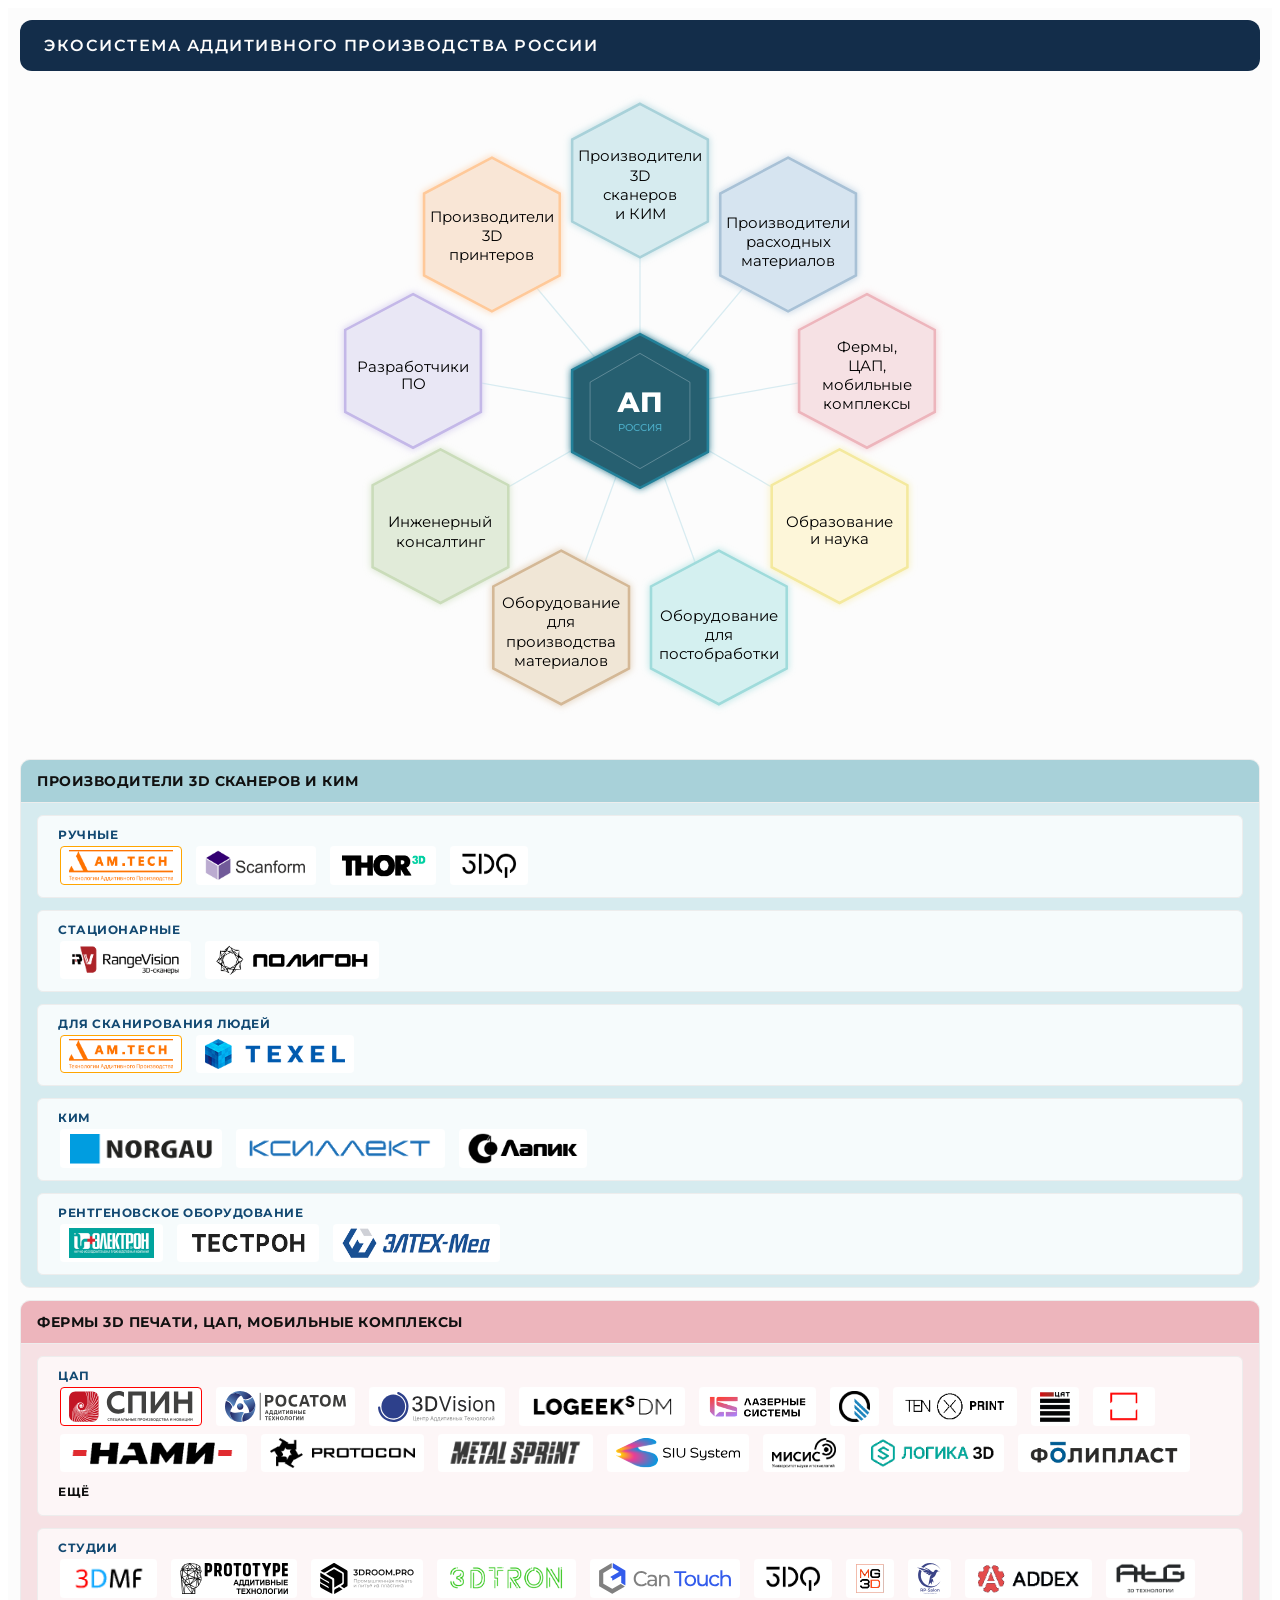
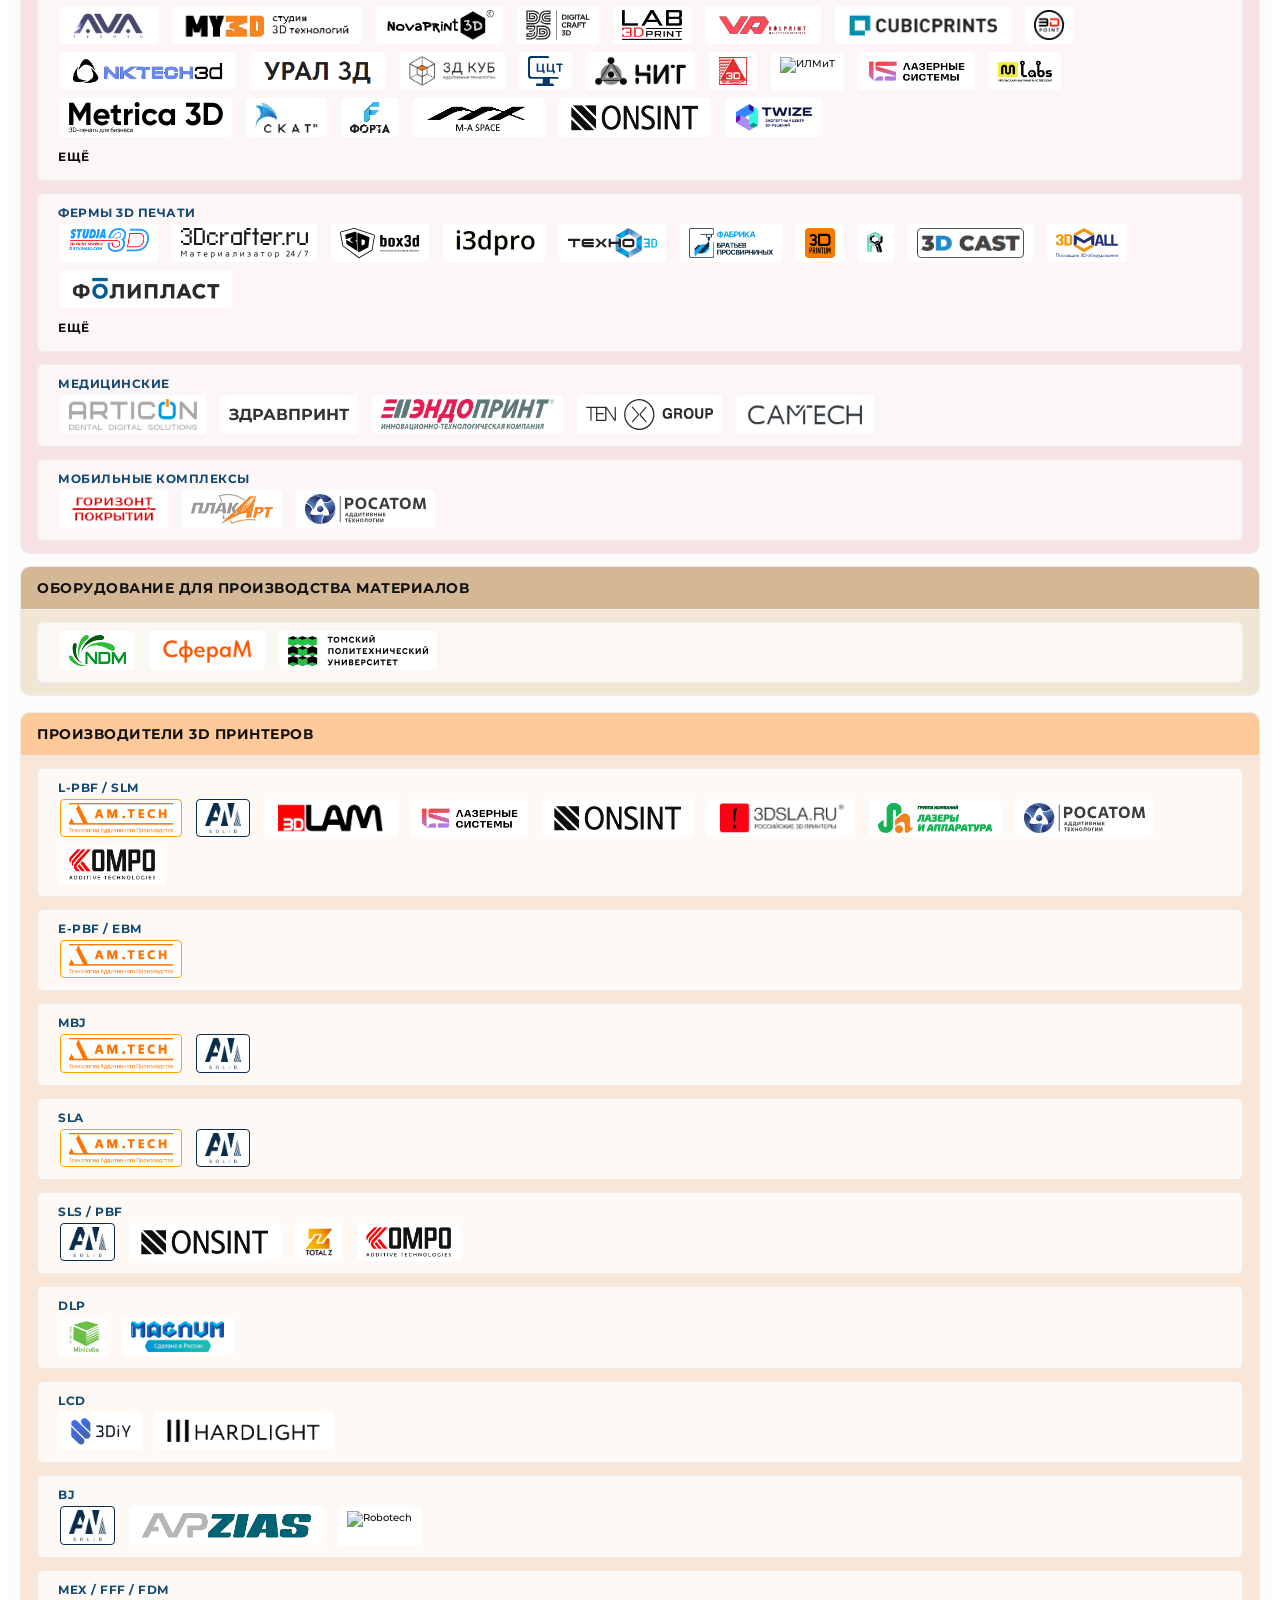
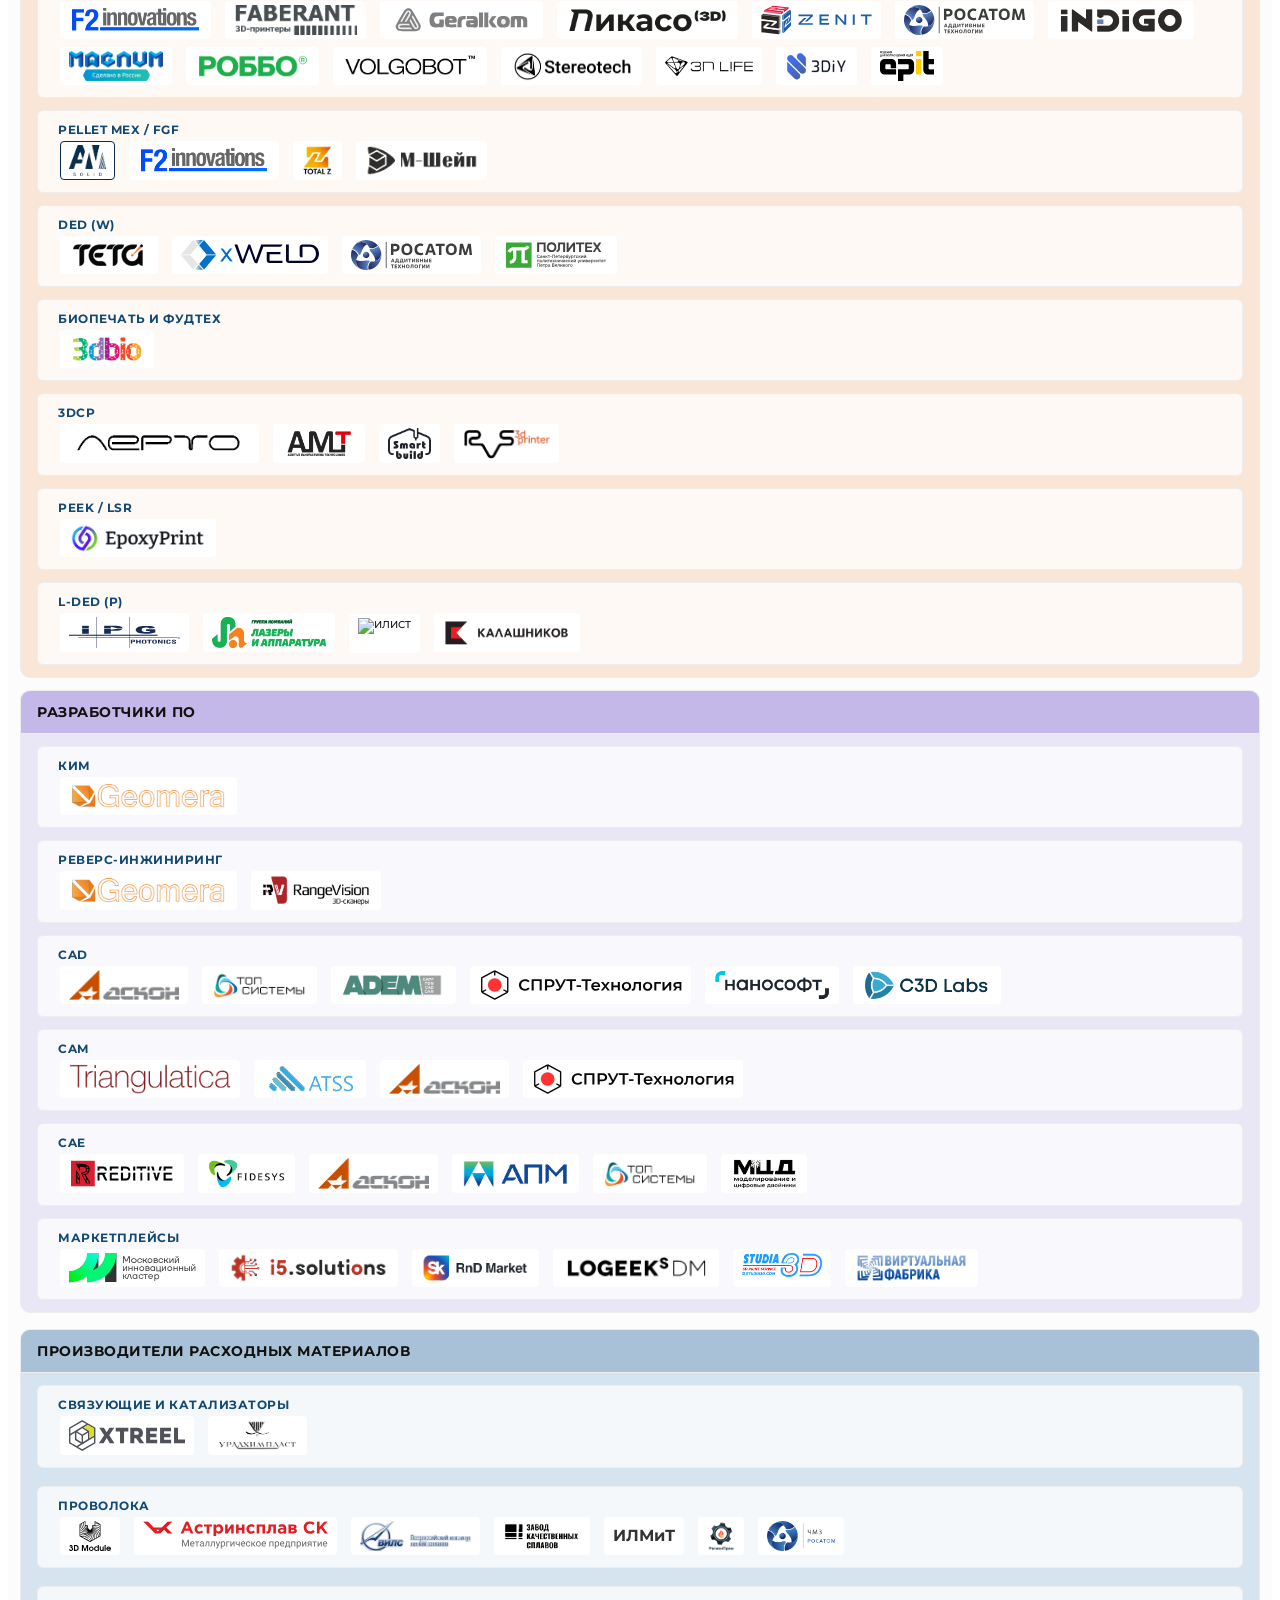
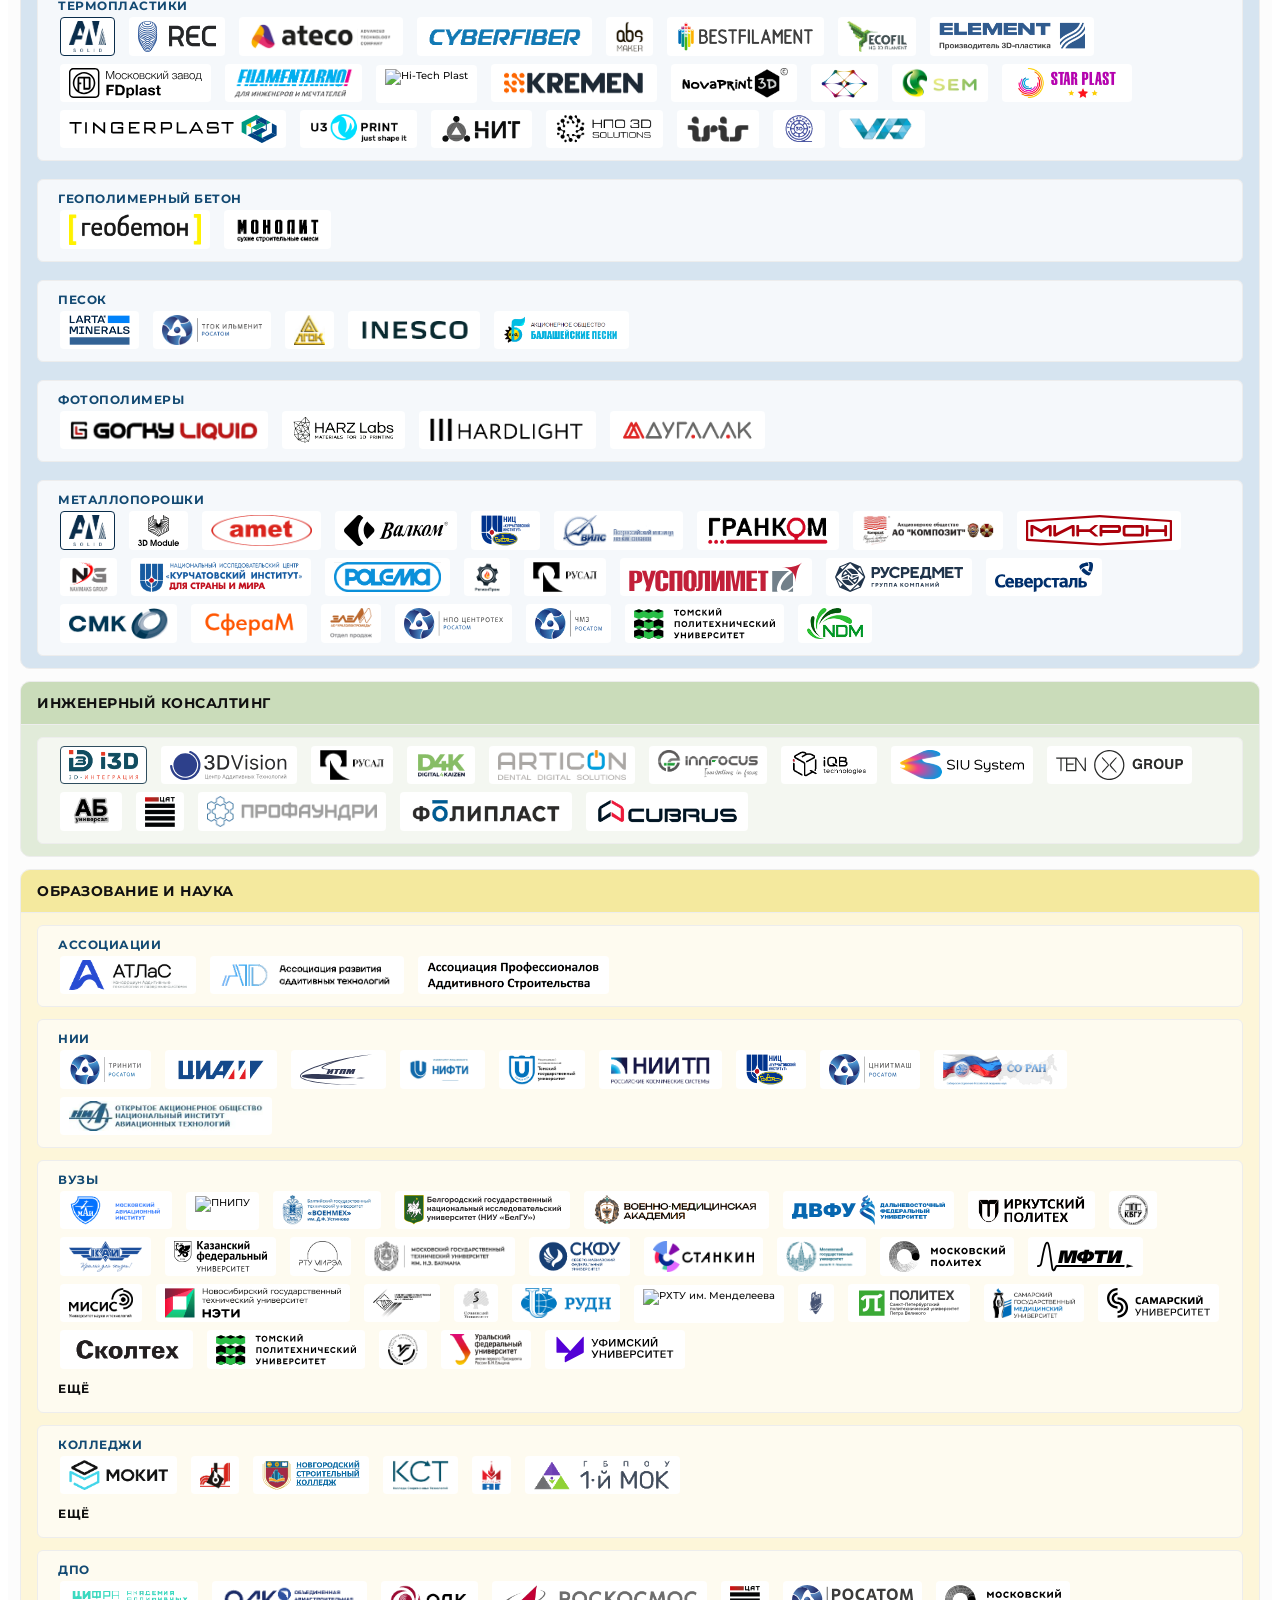
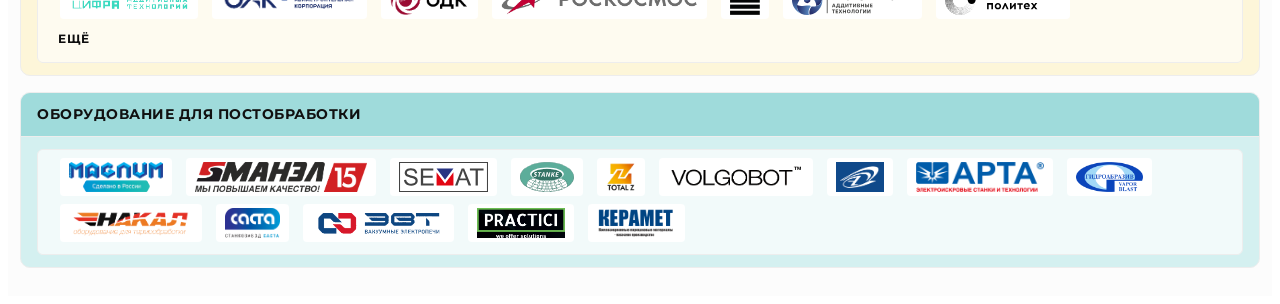
==== index.html @ e654e603 "Merge branch 'master' of https://github.com/chuvachello2501/ecosystem-3" ====
<!DOCTYPE html>
<html lang="ru">
<head>
    <meta charset="UTF-8">
    <meta name="viewport">
    <title>Экосистема аддитивного производства России — Industry3D</title>
</head>
<body>
    <style>
.td-crumb-container, .td-page-header {display: none;}
.tdc-content-wrap {width: auto!important; max-width: 100%!important;}
</style>
    <link rel="stylesheet" href="https://chuvachello2501.github.io/ecosystem-3/style.css">
    <link rel="stylesheet" href="https://chuvachello2501.github.io/ecosystem-3/style-cards.css">
    <link rel="stylesheet" href="https://chuvachello2501.github.io/ecosystem-3/style-mobile.css">
    <div class="ecs3-ecosystem-standalone-project">
    <div class="ecs3-page-wrapper">
        <!-- Header -->
        <header class="ecs3-header">
            <div class="ecs3-header-left">
                <span class="ecs3-header-title">ЭКОСИСТЕМА АДДИТИВНОГО ПРОИЗВОДСТВА РОССИИ</span>
            </div>
        </header>

        <!-- Main Content -->
        <div class="ecs3-main-content">
            <!-- Left Column: Производители 3D принтеров -->
            <div class="ecs3-col ecs3-col-left">
                <div class="ecs3-card ecs3-card-large ecs3-card-3dprinters" data-category="printers" id="printers">
                    <div class="ecs3-card-header ecs3-header-3dprinters">
                        <h2>Производители 3D принтеров</h2>
                    </div>
                    <div class="ecs3-card-body">
                        <div class="ecs3-subcategory ecs3-subcategory-3dprinters">
                            <span class="ecs3-sub-label">L-PBF / SLM</span>
                            <div class="ecs3-tags">
                                <a href="https://am-tech.ru/" target="_blank"><img class="ecs3-tag ecs3-tag-accent" alt="AM.TECH" src="https://chuvachello2501.github.io/ecosystem-3/logos/am-tech.ru.png"/></a>
                                <a href="https://amsolid.ru" target="_blank"><img class="ecs3-tag ecs3-tag-accent3" alt="amsolid" src="https://chuvachello2501.github.io/ecosystem-3/logos/amsolid.ru.png"/></a>
                                <a href="https://3dlam.com/" target="_blank"><img class="ecs3-tag" alt="3DLAM" src="https://chuvachello2501.github.io/ecosystem-3/logos/3dlam.com.png"/></a>
                                <a href="https://www.lsystems.ru" target="_blank"><img class="ecs3-tag" alt="Лазерные системы" src="https://chuvachello2501.github.io/ecosystem-3/logos/lsystems.ru.png"/></a>
                                <a href="https://www.onsint.ru/" target="_blank"><img class="ecs3-tag" alt="ONSINT" src="https://chuvachello2501.github.io/ecosystem-3/logos/onsint.ru.png"/></a>
                                <a href="https://3dsla.ru" target="_blank"><img class="ecs3-tag" alt="3DSLA.RU" src="https://chuvachello2501.github.io/ecosystem-3/logos/3dsla.ru.png"/></a>
                                <a href="https://laser-app.ru/" target="_blank"><img class="ecs3-tag" alt="Лазеры и аппаратура" src="https://chuvachello2501.github.io/ecosystem-3/logos/laser-app.ru.png"/></a>
                                <a href="https://rosat.tvel.ru/" target="_blank"><img class="ecs3-tag" alt="РосАТ" src="https://chuvachello2501.github.io/ecosystem-3/logos/rosat.tvel.ru.svg"/></a>
                                <a href="https://kompo-3d.ru/" target="_blank"><img class="ecs3-tag" alt="Компо-3д" src="https://chuvachello2501.github.io/ecosystem-3/logos/kompo-3d.ru.png"/></a>
                            </div>
                        </div>
                        <div class="ecs3-subcategory ecs3-subcategory-3dprinters">
                            <span class="ecs3-sub-label">E-PBF / EBM</span>
                            <div class="ecs3-tags">
                                <a href="https://am-tech.ru/" target="_blank"><img class="ecs3-tag ecs3-tag-accent" alt="AM.TECH" src="https://chuvachello2501.github.io/ecosystem-3/logos/am-tech.ru.png"/></a>
                            </div>
                        </div>
                        <div class="ecs3-subcategory ecs3-subcategory-3dprinters">
                            <span class="ecs3-sub-label">MBJ</span>
                            <div class="ecs3-tags">
                                <a href="https://am-tech.ru/" target="_blank"><img class="ecs3-tag ecs3-tag-accent" alt="AM.TECH" src="https://chuvachello2501.github.io/ecosystem-3/logos/am-tech.ru.png"/></a>
                                <a href="https://amsolid.ru" target="_blank"><img class="ecs3-tag ecs3-tag-accent3" alt="amsolid" src="https://chuvachello2501.github.io/ecosystem-3/logos/amsolid.ru.png"/></a>
                            </div>
                        </div>
                        <div class="ecs3-subcategory ecs3-subcategory-3dprinters">
                            <span class="ecs3-sub-label">SLA</span>
                            <div class="ecs3-tags">
                                <a href="https://am-tech.ru/" target="_blank"><img class="ecs3-tag ecs3-tag-accent" alt="AM.TECH" src="https://chuvachello2501.github.io/ecosystem-3/logos/am-tech.ru.png"/></a>
                                <a href="https://amsolid.ru" target="_blank"><img class="ecs3-tag ecs3-tag-accent3" alt="amsolid" src="https://chuvachello2501.github.io/ecosystem-3/logos/amsolid.ru.png"/></a>
                            </div>
                        </div>
                        <div class="ecs3-subcategory ecs3-subcategory-3dprinters">
                            <span class="ecs3-sub-label">SLS / PBF</span>
                            <div class="ecs3-tags">
                                <a href="https:/amsolid.ru"><img class="ecs3-tag ecs3-tag-accent3" alt="amsolid" src="https://chuvachello2501.github.io/ecosystem-3/logos/amsolid.ru.png"/></a>
                                <a href="https://www.onsint.ru/" target="_blank"><img class="ecs3-tag" alt="ONSINT" src="https://chuvachello2501.github.io/ecosystem-3/logos/onsint.ru.png"/></a>
                                <a href="https://totalz.ru/" target="_blank"><img class="ecs3-tag" alt="TotalZ" src="https://chuvachello2501.github.io/ecosystem-3/logos/totalz.ru.png"/></a>
                                <a href="https://kompo-3d.ru/content/pechat-polimerom/" target="_blank"><img class="ecs3-tag" alt="Компо-3д" src="https://chuvachello2501.github.io/ecosystem-3/logos/kompo-3d.ru.png"/></a>
                            </div>
                        </div>
                        <div class="ecs3-subcategory ecs3-subcategory-3dprinters">
                            <span class="ecs3-sub-label">DLP</span>
                            <div class="ecs3-tags">
                                <a href="http://minicube.ru" target="_blank"><img class="ecs3-tag" alt="Minicube" src="https://chuvachello2501.github.io/ecosystem-3/logos/minicube.ru.png"/></a>
                                <a href="https://magnum3d.com/" target="_blank"><img class="ecs3-tag" alt="magnum3d" src="https://chuvachello2501.github.io/ecosystem-3/logos/magnum3d.com.png"/></a>
                            </div>
                        </div>
                        <div class="ecs3-subcategory ecs3-subcategory-3dprinters">
                            <span class="ecs3-sub-label">LCD</span>
                            <div class="ecs3-tags">
                                <a href="https://www.3diy.ru/" target="_blank"><img class="ecs3-tag" alt="3DiY" src="https://chuvachello2501.github.io/ecosystem-3/logos/3diy.ru.png"/></a>
                                <a href="https://hardlight3d.com" target="_blank"><img class="ecs3-tag" alt="Хардлайт" src="https://chuvachello2501.github.io/ecosystem-3/logos/hardlight3d.com.png"/></a>
                            </div>
                        </div>
                        <div class="ecs3-subcategory ecs3-subcategory-3dprinters">
                            <span class="ecs3-sub-label">BJ</span>
                            <div class="ecs3-tags">
                                <a href="https://amsolid.ru" target="_blank"><img class="ecs3-tag ecs3-tag-accent3" alt="amsolid" src="https://chuvachello2501.github.io/ecosystem-3/logos/amsolid.ru.png"/></a>
                                <a href="https://zias-machinery.ru/" target="_blank"><img class="ecs3-tag" alt="Zias Machinery" src="https://chuvachello2501.github.io/ecosystem-3/logos/zias-machinery.ru.png"/></a>
                                <a href="https://robotech.digital/" target="_blank"><img class="ecs3-tag" alt="Robotech" src="https://robotech.digital/upload/CAllcorp3/173/3yx2wmz31lgqz3zogceml381elewt9f9.png"/></a>
                            </div>
                        </div>
                        <div class="ecs3-subcategory ecs3-subcategory-3dprinters">
                            <span class="ecs3-sub-label">MEX / FFF / FDM</span>
                            <div class="ecs3-tags">
                                <a href="https://f2innovations.ru/" target="_blank"><img class="ecs3-tag" alt="F2 innovations" src="https://chuvachello2501.github.io/ecosystem-3/logos/f2innovations.ru.png"/></a>
                                <a href="https://faberant.ru" target="_blank"><img class="ecs3-tag" alt="Faberant" src="https://chuvachello2501.github.io/ecosystem-3/logos/faberant.ru.png"/></a>
                                <a href="https://geralkom.ru/" target="_blank"><img class="ecs3-tag" alt="Geralkom-3D" src="https://chuvachello2501.github.io/ecosystem-3/logos/geralkom.ru.svg"/></a>
                                <a href="https://picaso-3d.ru/ru/" target="_blank"><img class="ecs3-tag" alt="PICASO 3D" src="https://chuvachello2501.github.io/ecosystem-3/logos/picaso-3d.ru.png"/></a>
                                <a href="https://zenit3d.ru" target="_blank"><img class="ecs3-tag" alt="ZENIT" src="https://chuvachello2501.github.io/ecosystem-3/logos/zenit3d.ru.svg"/></a>
                                <a href="https://rosat.tvel.ru/" target="_blank"><img class="ecs3-tag" alt="РосАТ" src="https://chuvachello2501.github.io/ecosystem-3/logos/rosat.tvel.ru.svg"/></a>
                                <a href="https://indigo3d.ru/" target="_blank"><img class="ecs3-tag" alt="INDIGO 3D" src="https://chuvachello2501.github.io/ecosystem-3/logos/indigo3d.ru.png"/></a>
                                <a href="https://magnum3d.com/" target="_blank"><img class="ecs3-tag" alt="magnum3d" src="https://chuvachello2501.github.io/ecosystem-3/logos/magnum3d.com.png"/></a>
                                <a href="https://robbo.ru/" target="_blank"><img class="ecs3-tag" alt="РОББО" src="https://chuvachello2501.github.io/ecosystem-3/logos/robbo.ru.png"/></a>
                                <a href="https://volgobot.com/" target="_blank"><img class="ecs3-tag" alt="Volgobot" src="https://chuvachello2501.github.io/ecosystem-3/logos/volgobot.com.png"/></a>
                                <a href="https://5dtech.pro/" target="_blank"><img class="ecs3-tag" alt="StereoTech" src="https://chuvachello2501.github.io/ecosystem-3/logos/5dtech.pro.png"/></a>
                                <a href="https://www.3dlifelab.ru" target="_blank"><img class="ecs3-tag-invert" alt="3D Life" src="https://chuvachello2501.github.io/ecosystem-3/logos/3dlifelab.ru.png"/></a>
                                <a href="https://www.3diy.ru/" target="_blank"><img class="ecs3-tag" alt="3DiY" src="https://chuvachello2501.github.io/ecosystem-3/logos/3diy.ru.png"/></a>
                                <a href="https://epit3d.ru/" target="_blank"><img class="ecs3-tag" alt="Epit3d" src="https://chuvachello2501.github.io/ecosystem-3/logos/epit3d.ru.svg"/></a>
                            </div>
                        </div>
                        <div class="ecs3-subcategory ecs3-subcategory-3dprinters">
                            <span class="ecs3-sub-label">Pellet MEX / FGF</span>
                            <div class="ecs3-tags">
                                <a href="https://amsolid.ru" target="_blank"><img class="ecs3-tag ecs3-tag-accent3" alt="amsolid" src="https://chuvachello2501.github.io/ecosystem-3/logos/amsolid.ru.png"/></a>
                                <a href="https://f2innovations.ru/" target="_blank"><img class="ecs3-tag" alt="F2 innovations" src="https://chuvachello2501.github.io/ecosystem-3/logos/f2innovations.ru.png"/></a>
                                <a href="https://totalz.ru/" target="_blank"><img class="ecs3-tag" alt="TotalZ" src="https://chuvachello2501.github.io/ecosystem-3/logos/totalz.ru.png"/></a>
                                <a href="https://mshape.ru" target="_blank"><img class="ecs3-tag" alt="m-shape" src="https://chuvachello2501.github.io/ecosystem-3/logos/mshape.ru.png"/></a>
                            </div>
                        </div>
                        <div class="ecs3-subcategory ecs3-subcategory-3dprinters">
                            <span class="ecs3-sub-label">DED (W)</span>
                            <div class="ecs3-tags">
                                <a href="https://tetacom.ru/" target="_blank"><img class="ecs3-tag" alt="ТЭТА" src="https://chuvachello2501.github.io/ecosystem-3/logos/tetacom.ru.png"/></a>
                                <a href="https://xweld.ru/" target="_blank"><img class="ecs3-tag" alt="xWELD" src="https://chuvachello2501.github.io/ecosystem-3/logos/xweld.ru.svg"/></a>
                                <a href="https://rosat.tvel.ru/" target="_blank"><img class="ecs3-tag" alt="РосАТ" src="https://chuvachello2501.github.io/ecosystem-3/logos/rosat.tvel.ru.svg"/></a>
                                <a href="https://www.spbstu.ru/" target="_blank"><img class="ecs3-tag" alt="СПбПУ" src="https://chuvachello2501.github.io/ecosystem-3/logos/spbstu.ru.svg"/></a>
                            </div>
                        </div>
                        <div class="ecs3-subcategory ecs3-subcategory-3dprinters">
                            <span class="ecs3-sub-label">Биопечать и Фудтех</span>
                            <div class="ecs3-tags">
                                <a href="https://www.bioprinting.ru/" target="_blank"><img class="ecs3-tag" alt="3dbio" src="https://chuvachello2501.github.io/ecosystem-3/logos/bioprinting.ru.png"/></a>
                            </div>
                        </div>
                        <div class="ecs3-subcategory ecs3-subcategory-3dprinters">
                            <span class="ecs3-sub-label">3DCP</span>
                            <div class="ecs3-tags">
                                <a href="https://lerto.ru/" target="_blank"><img class="ecs3-tag" alt="Лерто" src="https://chuvachello2501.github.io/ecosystem-3/logos/lerto.ru.png"/></a>
                                <a href="https://amt-print.com/" target="_blank"><img class="ecs3-tag" alt="AMT" src="https://chuvachello2501.github.io/ecosystem-3/logos/amt-print.com.png"/></a>
                                <a href="https://smartbuild.pro/" target="_blank"><img class="ecs3-tag" alt="Smart Build" src="https://chuvachello2501.github.io/ecosystem-3/logos/smartbuild.pro.png"/></a>
                                <a href="https://rvs3d.ru/" target="_blank"><img class="ecs3-tag" alt="RVS 3D" src="https://chuvachello2501.github.io/ecosystem-3/logos/rvs3d.ru.png"/></a>
                            </div>
                        </div>
                        <div class="ecs3-subcategory ecs3-subcategory-3dprinters">
                            <span class="ecs3-sub-label">PEEK / LSR</span>
                            <div class="ecs3-tags">
                                <a href="https://epoxyprint.com" target="_blank"><img class="ecs3-tag" alt="EpoxyPrint" src="https://chuvachello2501.github.io/ecosystem-3/logos/epoxyprint.com.png"/></a>
                            </div>
                        </div>
                        <div class="ecs3-subcategory ecs3-subcategory-3dprinters">
                            <span class="ecs3-sub-label">L-DED (P)</span>
                            <div class="ecs3-tags">
                                <a href="https://www.ipgphotonics.com/" target="_blank"><img class="ecs3-tag" alt="IPG" src="https://chuvachello2501.github.io/ecosystem-3/logos/ipgphotonics.com.svg"/></a>
                                <a href="https://laser-app.ru/" target="_blank"><img class="ecs3-tag" alt="Лазеры и аппаратура" src="https://chuvachello2501.github.io/ecosystem-3/logos/laser-app.ru.png"/></a>
                                <a href="https://www.ilwt-stu.ru/" target="_blank"><img class="ecs3-tag" alt="ИЛИСТ" src="https://www.ilwt-stu.ru/bitrix/templates/ilwt/img/main-logo.png"/></a>
                                <a href="https://kalashnikovgroup.ru/" target="_blank"><img class="ecs3-tag" alt="Калашников" src="https://chuvachello2501.github.io/ecosystem-3/logos/kalashnikovgroup.ru.png"/></a>
                            </div>
                        </div>
                    </div>
                </div>

                <!-- Software -->
                <div class="ecs3-card ecs3-card-devs" style="width: 100%;" data-category="software" id="software">
                    <div class="ecs3-card-header ecs3-header-devs">
                        <h2>Разработчики ПО</h2>
                    </div>
                    <div class="ecs3-card-body">
                        <div class="ecs3-subcategory ecs3-subcategory-devs">
                            <span class="ecs3-sub-label">КИМ</span>
                            <div class="ecs3-tags">
                                <a href="https://geomera3d.ru" target="_blank"><img class="ecs3-tag" alt="Geomera 3D Basic Kit" src="https://chuvachello2501.github.io/ecosystem-3/logos/geomera3d.ru.png"/></a>
                            </div>
                        </div>
                        <div class="ecs3-subcategory ecs3-subcategory-devs">
                            <span class="ecs3-sub-label">Реверс-инжиниринг</span>
                            <div class="ecs3-tags">
                                <a href="https://geomera3d.ru" target="_blank"><img class="ecs3-tag" alt="Geomera 3D Basic Kit" src="https://chuvachello2501.github.io/ecosystem-3/logos/geomera3d.ru.png"/></a>
                                <a href="https://rangevision.com/" target="_blank"><img class="ecs3-tag" alt="RangeVision" src="https://chuvachello2501.github.io/ecosystem-3/logos/rangevision.com.png"/></a>
                            </div>
                        </div>
                        <div class="ecs3-subcategory ecs3-subcategory-devs">
                            <span class="ecs3-sub-label">CAD</span>
                            <div class="ecs3-tags">
                                <a href="https://ascon.ru" target="_blank"><img class="ecs3-tag" alt="КОМПАС-3D" src="https://chuvachello2501.github.io/ecosystem-3/logos/ascon.ru.png"/></a>
                                <a href="https://www.tflex.ru" target="_blank"><img class="ecs3-tag" alt="TopSystem" src="https://chuvachello2501.github.io/ecosystem-3/logos/tflex.ru.png"/></a>
                                <a href="https://adem.ru" target="_blank"><img class="ecs3-tag" alt="ADEM CAD" src="https://chuvachello2501.github.io/ecosystem-3/logos/adem.ru.png"/></a>
                                <a href="https://sprut.ru" target="_blank"><img class="ecs3-tag" alt="SprutCAM/СПРУТКАМ" src="https://chuvachello2501.github.io/ecosystem-3/logos/sprut.ru.svg"/></a>
                                <a href="https://www.nanocad.ru/products/nanocad-oblaka-tochek/" target="_blank"><img class="ecs3-tag" alt="nanoCAD Облака точек" src="https://chuvachello2501.github.io/ecosystem-3/logos/nanocad.ru.png"/></a>
                                <a href="https://c3dlabs.com/" target="_blank"><img class="ecs3-tag" alt="C3D Labs" src="https://chuvachello2501.github.io/ecosystem-3/logos/c3dlabs.com.png"/></a>
                            </div>
                        </div>
                        <div class="ecs3-subcategory ecs3-subcategory-devs">
                            <span class="ecs3-sub-label">CAM</span>
                            <div class="ecs3-tags">
                                <a href="https://triangulatica.com/" target="_blank"><img class="ecs3-tag" alt="Triangulatica" src="https://chuvachello2501.github.io/ecosystem-3/logos/triangulatica.com.png"/></a>
                                <a href="https://www.atssgroup.com/" target="_blank"><img class="ecs3-tag" alt="atssgroup" src="https://chuvachello2501.github.io/ecosystem-3/logos/atssgroup.com.png"/></a>
                                <a href="https://ascon.ru/" target="_blank"><img class="ecs3-tag" alt="Аскон APM CAM" src="https://chuvachello2501.github.io/ecosystem-3/logos/ascon.ru.png"/></a>
                                <a href="https://sprut.ru/" target="_blank"><img class="ecs3-tag" alt="SprutCAM Robot" src="https://chuvachello2501.github.io/ecosystem-3/logos/sprut.ru.svg"/></a>                              
                            </div>
                        </div>
                        <div class="ecs3-subcategory ecs3-subcategory-devs">
                            <span class="ecs3-sub-label">CAE</span>
                            <div class="ecs3-tags">
                                <a href="https://reditive.ru/" target="_blank"><img class="ecs3-tag" alt="REDITIVE" src="https://chuvachello2501.github.io/ecosystem-3/logos/reditive.ru.png"/></a>
                                <a href="https://cae-fidesys.com/" target="_blank"><img class="ecs3-tag" alt="Fidesys" src="https://chuvachello2501.github.io/ecosystem-3/logos/cae-fidesys.com.png"/></a>
                                <a href="https://ascon.ru" target="_blank"><img class="ecs3-tag" alt="Аскон APM FEM" src="https://chuvachello2501.github.io/ecosystem-3/logos/ascon.ru.png"/></a>
                                <a href="https://apm.ru" target="_blank"><img class="ecs3-tag" alt="НТЦ АПМ" src="https://chuvachello2501.github.io/ecosystem-3/logos/apm.ru.png"/></a>
                                <a href="https://www.tflex.ru" target="_blank"><img class="ecs3-tag" alt="T-FLEX Анализ" src="https://chuvachello2501.github.io/ecosystem-3/logos/tflex.ru.png"/></a>
                                <a href="https://www.cadfem-cis.ru/" target="_blank"><img class="ecs3-tag" alt="МЦД" src="https://chuvachello2501.github.io/ecosystem-3/logos/cadfem-cis.ru.png"/></a>
                            </div>
                        </div>
                        <div class="ecs3-subcategory ecs3-subcategory-devs">
                            <span class="ecs3-sub-label">Маркетплейсы</span>
                            <div class="ecs3-tags">
                                <a href="https://i.moscow/" target="_blank"><img class="ecs3-tag" alt="Фабрика прототипов" src="https://chuvachello2501.github.io/ecosystem-3/logos/i.moscow.svg"/></a>
                                <a href="https://market.i5.solutions" target="_blank">
                                    <img class="ecs3-tag" alt="I5.Solutions" src="https://chuvachello2501.github.io/ecosystem-3/logos/market.i5.solutions.png"/>
                                </a>
                                <a href="https://rnd.sk.ru" target="_blank">
                                    <img class="ecs3-tag" alt="Sk RnD Market" src="https://chuvachello2501.github.io/ecosystem-3/logos/rnd.sk.ru.png"/>
                                </a>
                                <a href="https://logeeksdm.ru/" target="_blank">
                                    <img class="ecs3-tag" alt="LOGEEKS DM" src="https://chuvachello2501.github.io/ecosystem-3/logos/logeeksdm.ru.png"/>
                                </a>
                                <a href="https://studia3d.com/" target="_blank">
                                    <img class="ecs3-tag" alt="Studia3D Aggregator" src="https://chuvachello2501.github.io/ecosystem-3/logos/studia3d.com.png"/></a>
                                <a href="https://cyber-mfg.com" target="_blank">
                                    <img class="ecs3-tag" alt="Виртуальная фабрика" src="https://chuvachello2501.github.io/ecosystem-3/logos/cyber-mfg.com.png"/></a>
                            </div>
                        </div>
                    </div>
                </div>     
            </div>

            <!-- Center Column -->
            <div class="ecs3-col ecs3-col-center">

                <div class="ecs3-central-hub">
                    <svg viewBox="0 0 500 500" class="ecs3-hex-svg" id="hexSvg" preserveAspectRatio="xMidYMid meet">
                        <defs>
                            <filter id="glow">
                                <feGaussianBlur stdDeviation="3" result="blur"/>
                                <feComposite in="SourceGraphic" in2="blur" operator="over"/>
                            </filter>
                            <linearGradient id="grad1" x1="0%" y1="0%" x2="100%" y2="100%">
                                <stop offset="0%" style="stop-color:#228099;stop-opacity:0.15"/>
                                <stop offset="100%" style="stop-color:#0C3543;stop-opacity:0.05"/>
                            </linearGradient>
                        </defs>
                        
                        <!-- Связующие линии от центра к 9 секторам -->
                        <g class="ecs3-connections" opacity="0.2">
                            <line x1="250" y1="250" x2="250.0" y2="70.0" stroke="#4BACC6" stroke-width="1"/>
                            <line x1="250" y1="250" x2="365.7" y2="112.1" stroke="#4BACC6" stroke-width="1"/>
                            <line x1="250" y1="250" x2="427.3" y2="218.7" stroke="#4BACC6" stroke-width="1"/>
                            <line x1="250" y1="250" x2="405.9" y2="340.0" stroke="#4BACC6" stroke-width="1"/>
                            <line x1="250" y1="250" x2="311.6" y2="419.1" stroke="#4BACC6" stroke-width="1"/>
                            <line x1="250" y1="250" x2="188.4" y2="419.1" stroke="#4BACC6" stroke-width="1"/>
                            <line x1="250" y1="250" x2="94.1" y2="340.0" stroke="#4BACC6" stroke-width="1"/>
                            <line x1="250" y1="250" x2="72.7" y2="218.7" stroke="#4BACC6" stroke-width="1"/>
                            <line x1="250" y1="250" x2="134.3" y2="112.1" stroke="#4BACC6" stroke-width="1"/>
                        </g>

                        <!-- 9 Внешних шестиугольников (по часовой стрелке от 12 часов) -->
                        <g class="ecs3-sector-hex" data-sector="1" data-target="#scanners" transform="translate(250.0, 70.0)">
                            <polygon points="0,-60 53,-32 53,32 0,60 -53,32 -53,-32" fill="#D6EBEF" stroke="#A8D1D9" stroke-width="2" filter="url(#glow)"/>
                            <text y="-15" text-anchor="middle" fill="#000000" font-size="12" font-family="Montserrat, sans-serif">Производители</text>
                            <text y="0" text-anchor="middle" fill="#000000" font-size="12" font-family="Montserrat, sans-serif">3D</text>
                            <text y="15" text-anchor="middle" fill="#000000" font-size="12" font-family="Montserrat, sans-serif">сканеров</text>
                            <text y="30" text-anchor="middle" fill="#000000" font-size="12" font-family="Montserrat, sans-serif">и КИМ</text>
                        </g>
                        <g class="ecs3-sector-hex" data-sector="2" data-target="#materials" transform="translate(365.7, 112.1)">
                            <polygon points="0,-60 53,-32 53,32 0,60 -53,32 -53,-32" fill="#D6E4F0" stroke="#A8C1D6" stroke-width="2" filter="url(#glow)"/>
                            <text y="-5" text-anchor="middle" fill="#000000" font-size="12" font-family="Montserrat, sans-serif">Производители</text>
                            <text y="10" text-anchor="middle" fill="#000000" font-size="12" font-family="Montserrat, sans-serif">расходных</text>
                            <text y="25" text-anchor="middle" fill="#000000" font-size="12" font-family="Montserrat, sans-serif">материалов</text>
                        </g>
                        <g class="ecs3-sector-hex" data-sector="3" data-target="#farms" transform="translate(427.3, 218.7)">
                            <polygon points="0,-60 53,-32 53,32 0,60 -53,32 -53,-32" fill="#F6E1E4" stroke="#EDB5BC" stroke-width="2" filter="url(#glow)"/>
                            <text y="-15" text-anchor="middle" fill="#000000" font-size="12" font-family="Montserrat, sans-serif">Фермы,</text>
                            <text y="0" text-anchor="middle" fill="#000000" font-size="12" font-family="Montserrat, sans-serif">ЦАП,</text>
                            <text y="15" text-anchor="middle" fill="#000000" font-size="12" font-family="Montserrat, sans-serif">мобильные</text>
                            <text y="30" text-anchor="middle" fill="#000000" font-size="12" font-family="Montserrat, sans-serif">комплексы</text>
                        </g>
                        <g class="ecs3-sector-hex" data-sector="4" data-target="#education" transform="translate(405.9, 340.0)">
                            <polygon points="0,-60 53,-32 53,32 0,60 -53,32 -53,-32" fill="#FDF6D9" stroke="#F4E99E" stroke-width="2" filter="url(#glow)"/>
                            <text y="1" text-anchor="middle" fill="#000000" font-size="12" font-family="Montserrat, sans-serif">Образование</text>
                            <text y="14" text-anchor="middle" fill="#000000" font-size="12" font-family="Montserrat, sans-serif">и наука</text>
                        </g>
                        <g class="ecs3-sector-hex" data-sector="5" data-target="#postprocessing" transform="translate(311.6, 419.1)">
                            <polygon points="0,-60 53,-32 53,32 0,60 -53,32 -53,-32" fill="#D4F0F0" stroke="#9FDBDB" stroke-width="2" filter="url(#glow)"/>
                            <text y="-5" text-anchor="middle" fill="#000000" font-size="12" font-family="Montserrat, sans-serif">Оборудование</text>
                            <text y="10" text-anchor="middle" fill="#000000" font-size="12" font-family="Montserrat, sans-serif">для</text>
                            <text y="25" text-anchor="middle" fill="#000000" font-size="12" font-family="Montserrat, sans-serif">постобработки</text>
                        </g>
                        <g class="ecs3-sector-hex" data-sector="6" data-target="#mat-equip" transform="translate(188.4, 419.1)">
                            <polygon points="0,-60 53,-32 53,32 0,60 -53,32 -53,-32" fill="#F0E6D6" stroke="#D4B896" stroke-width="2" filter="url(#glow)"/>
                            <text y="-15" text-anchor="middle" fill="#000000" font-size="12" font-family="Montserrat, sans-serif">Оборудование</text>
                            <text y="0" text-anchor="middle" fill="#000000" font-size="12" font-family="Montserrat, sans-serif">для</text>
                            <text y="15" text-anchor="middle" fill="#000000" font-size="12" font-family="Montserrat, sans-serif">производства</text>
                            <text y="30" text-anchor="middle" fill="#000000" font-size="12" font-family="Montserrat, sans-serif">материалов</text>
                        </g>
                        <g class="ecs3-sector-hex" data-sector="7" data-target="#consulting" transform="translate(94.1, 340.0)">
                            <polygon points="0,-60 53,-32 53,32 0,60 -53,32 -53,-32" fill="#E1EBD9" stroke="#cadcba" stroke-width="2" filter="url(#glow)"/>
                            <text y="1" text-anchor="middle" fill="#000000" font-size="12" font-family="Montserrat, sans-serif">Инженерный</text>
                            <text y="16" text-anchor="middle" fill="#000000" font-size="12" font-family="Montserrat, sans-serif">консалтинг</text>
                        </g>
                        <g class="ecs3-sector-hex" data-sector="8" data-target="#software" transform="translate(72.7, 218.7)">
                            <polygon points="0,-60 53,-32 53,32 0,60 -53,32 -53,-32" fill="#E9E7F5" stroke="#C4B8E8" stroke-width="2" filter="url(#glow)"/>
                            <text y="1" text-anchor="middle" fill="#000000" font-size="12" font-family="Montserrat, sans-serif">Разработчики</text>
                            <text y="14" text-anchor="middle" fill="#000000" font-size="12" font-family="Montserrat, sans-serif">ПО</text>
                        </g>
                        <g class="ecs3-sector-hex" data-sector="9" data-target="#printers" transform="translate(134.3, 112.1)">
                            <polygon points="0,-60 53,-32 53,32 0,60 -53,32 -53,-32" fill="#F9E6D6" stroke="#FFC999" stroke-width="2" filter="url(#glow)"/>
                            <text y="-10" text-anchor="middle" fill="#000000" font-size="12" font-family="Montserrat, sans-serif">Производители</text>
                            <text y="5" text-anchor="middle" fill="#000000" font-size="12" font-family="Montserrat, sans-serif">3D</text>
                            <text y="20" text-anchor="middle" fill="#000000" font-size="12" font-family="Montserrat, sans-serif">принтеров</text>
                        </g>

                        <!-- Центральный шестиугольник -->
                        <g class="ecs3-center-hex" transform="translate(250, 250)">
                            <polygon points="0,-60 53,-32 53,32 0,60 -53,32 -53,-32" fill="#285e6f" stroke="#228099" stroke-width="2" filter="url(#glow)"/>
                            <polygon points="0,-45 39,-22.5 39,22.5 0,45 -39,22.5 -39,-22.5" fill="none" stroke="#D6E3E9" stroke-width="0.5" opacity="0.5"/>
                            <text y="1" text-anchor="middle" fill="#FFFFFF" font-size="22" font-family="Montserrat, sans-serif" font-weight="800">АП</text>
                            <text y="16" text-anchor="middle" fill="#4BACC6" font-size="8" font-family="Montserrat, sans-serif" font-weight="500">РОССИЯ</text>
                        </g>
                    </svg>
                </div>

                <!-- Scanners -->
                <div class="ecs3-card ecs3-card-large ecs3-card-scaners" data-category="scanners" id="scanners">
                    <div class="ecs3-card-header ecs3-header-scaners">
                        <h2>Производители 3D сканеров и КИМ</h2>
                    </div>
                    <div class="ecs3-card-body">
                        <div class="ecs3-subcategory ecs3-subcategory-scaners">
                            <span class="ecs3-sub-label">Ручные</span>
                            <div class="ecs3-tags">
                                <a href="https://am-tech.ru/" target="_blank"><img class="ecs3-tag ecs3-tag-accent" alt="AM.TECH" src="https://chuvachello2501.github.io/ecosystem-3/logos/am-tech.ru.png"/></a>
                                <a href="https://scanform.ru/" target="_blank"><img class="ecs3-tag" alt="Scanform" src="https://chuvachello2501.github.io/ecosystem-3/logos/scanform.ru.png"/></a>
                                <a href="https://thor3dscanner.com/" target="_blank"><img class="ecs3-tag" alt="Thor3D" src="https://chuvachello2501.github.io/ecosystem-3/logos/thor3dscanner.com.png"/></a>
                                <a href="https://www.3dquality.ru" target="_blank"><img class="ecs3-tag" alt="3DQuality" src="https://chuvachello2501.github.io/ecosystem-3/logos/3dquality.ru.png"/></a>
                            </div>
                        </div>
                        <div class="ecs3-subcategory ecs3-subcategory-scaners">
                            <span class="ecs3-sub-label">Стационарные</span>
                            <div class="ecs3-tags">
                                <a href="https://rangevision.com" target="_blank"><img class="ecs3-tag" alt="RangeVision" src="https://chuvachello2501.github.io/ecosystem-3/logos/rangevision.com.png"/></a>
                                <a href="https://iqb.ru/catalog/3dscanners/poligon/?ysclid=mok2pi5cyg5616146" target="_blank"><img class="ecs3-tag" alt="ПОЛИГОН (NevaTechnology)" src="https://chuvachello2501.github.io/ecosystem-3/logos/iqb-poligon.ru.png"/></a>
                            </div>
                        </div>
                        <div class="ecs3-subcategory ecs3-subcategory-scaners">
                            <span class="ecs3-sub-label">Для сканирования людей</span>
                            <div class="ecs3-tags">
                                <a href="https://am-tech.ru/" target="_blank"><img class="ecs3-tag ecs3-tag-accent" alt="AM.TECH" src="https://chuvachello2501.github.io/ecosystem-3/logos/am-tech.ru.png"/></a>
                                <a href="https://ru.texel.graphics" target="_blank"><img class="ecs3-tag" alt="TEXEL" src="https://chuvachello2501.github.io/ecosystem-3/logos/ru.texel.graphics.png"/></a>
                            </div>
                        </div>
                        <div class="ecs3-subcategory ecs3-subcategory-scaners">
                            <span class="ecs3-sub-label">КИМ</span>
                            <div class="ecs3-tags">
                                <a href="https://norgau.com/" target="_blank"><img class="ecs3-tag" alt="Norgau" src="https://chuvachello2501.github.io/ecosystem-3/logos/norgau.com.png"/></a>
                                <a href="https://xillect.ru" target="_blank"><img class="ecs3-tag" alt="Ксиллект" src="https://chuvachello2501.github.io/ecosystem-3/logos/xillect.ru.png"/></a>
                                <a href="https://lapic.ru" target="_blank"><img class="ecs3-tag-invert" alt="Лапик" src="https://chuvachello2501.github.io/ecosystem-3/logos/lapic.ru.png"/></a>
                            </div>
                        </div>
                        <div class="ecs3-subcategory ecs3-subcategory-scaners">
                            <span class="ecs3-sub-label">Рентгеновское оборудование</span>
                            <div class="ecs3-tags">
                                <a href="https://www.electronxray.com" target="_blank"><img class="ecs3-tag" alt="НИПК «Электрон»" src="https://chuvachello2501.github.io/ecosystem-3/logos/electronxray.com.png"/></a>
                                <a href="https://testron.ru" target="_blank"><img class="ecs3-tag" alt="Тестрон" src="https://chuvachello2501.github.io/ecosystem-3/logos/testron.ru.png"/></a>
                                <a href="https://eltech-med.com" target="_blank"><img class="ecs3-tag" alt="ЭЛТЕХ-Мед" src="https://chuvachello2501.github.io/ecosystem-3/logos/eltech-med.com.png"/></a>
                            </div>
                        </div>
                    </div>
                </div>

                <!-- Farms & Services -->
                <div class="ecs3-card ecs3-card-farms" data-category="farms" id="farms">
                    <div class="ecs3-card-header ecs3-header-farms">
                        <h2>Фермы 3D печати, ЦАП, мобильные комплексы</h2>
                    </div>
                    <div class="ecs3-card-body">
                        <div class="ecs3-subcategory ecs3-subcategory-farms">
                            <span class="ecs3-sub-label">ЦАП</span>
                            <div class="ecs3-tags ecs3-compact">
                                <a href="https://xn--h1akeh.xn--p1ai/" target="_blank"><img class="ecs3-tag ecs3-tag-accent2" alt="СПИН" src="https://chuvachello2501.github.io/ecosystem-3/logos/xn--h1akeh.xn--p1ai.svg"/></a>
                                <a href="https://rosat.tvel.ru/" target="_blank"><img class="ecs3-tag" alt="РосАТ" src="https://chuvachello2501.github.io/ecosystem-3/logos/rosat.tvel.ru.svg"/></a>
                                <a href="https://3dvision.su/" target="_blank"><img class="ecs3-tag" alt="3DVISION" src="https://chuvachello2501.github.io/ecosystem-3/logos/3dvision.su.svg"/></a>
                                <a href="https://logeeksdm.ru/" target="_blank"><img class="ecs3-tag" alt="LOGEEKS DM" src="https://chuvachello2501.github.io/ecosystem-3/logos/logeeksdm.ru.png"/></a>
                                <a href="https://www.lsystems.ru" target="_blank"><img class="ecs3-tag" alt="Лазерные системы" src="https://chuvachello2501.github.io/ecosystem-3/logos/lsystems.ru.png"/></a>
                                <a href="https://www.osnova-3d.ru/" target="_blank"><img class="ecs3-tag" alt="OSNOVA 3D" src="https://chuvachello2501.github.io/ecosystem-3/logos/osnova-3d.ru.gif"/></a>
                                <a href="https://ten-print.ru/" target="_blank"><img class="ecs3-tag" alt="Ten Print" src="https://chuvachello2501.github.io/ecosystem-3/logos/ten-print.ru.png"/></a>
                                <a href="https://rt-3d.ru" target="_blank"><img class="ecs3-tag" alt="ЦАТ" src="https://chuvachello2501.github.io/ecosystem-3/logos/rt-3d.ru.png"/></a>
                                <a href="https://reverse-engineering.pro/" target="_blank"><img class="ecs3-tag" alt="Реверс-инжиниринг" src="https://chuvachello2501.github.io/ecosystem-3/logos/reverse-engineering.pro.png"/></a>
                                <a href="https://nami.ru" target="_blank"><img class="ecs3-tag" alt="НАМИ" src="https://chuvachello2501.github.io/ecosystem-3/logos/nami.ru.png"/></a>
                                <a href="https://protocon.ru/" target="_blank"><img class="ecs3-tag-invert" alt="Протокон" src="https://chuvachello2501.github.io/ecosystem-3/logos/protocon.ru.png"/></a>
                                <a href="https://metal-sprint.com" target="_blank"><img class="ecs3-tag" alt="Metal sprint" src="https://chuvachello2501.github.io/ecosystem-3/logos/metal-sprint.com.png"/></a>
                                <a href="https://siusystem.ru/" target="_blank"><img class="ecs3-tag" alt="SiuSystems" src="https://chuvachello2501.github.io/ecosystem-3/logos/siusystem.ru.svg"/></a>
                                <a href="https://misis.ru/" target="_blank"><img class="ecs3-tag" alt="НИТУ «МИСиС»" src="https://chuvachello2501.github.io/ecosystem-3/logos/misis.ru.png"/></a>
                                <a href="https://logika3d.ru/" target="_blank"><img class="ecs3-tag" alt="Логика 3D" src="https://chuvachello2501.github.io/ecosystem-3/logos/logika3d.ru.png"/></a>
                                <a href="https://foliplast.ru/" target="_blank"><img class="ecs3-tag" alt="Foliplast" src="https://chuvachello2501.github.io/ecosystem-3/logos/logo-foliplast.png"/></a>
                            </div>
                            <a class="ecs3-more-label" href="https://industry3d.ru/uslugi-3d-pechati-v-rossii-fermy-cat-mobilnye-kompleksy-i-rynok-additivnyh-servisov/" target="_blank">ещё</a>
                        </div>
                        <div class="ecs3-subcategory ecs3-subcategory-farms">
                            <span class="ecs3-sub-label">Студии</span>
                            <div class="ecs3-tags ecs3-compact">
                                <a href="https://3dmf.ru" target="_blank"><img class="ecs3-tag" alt="3DMF" src="https://chuvachello2501.github.io/ecosystem-3/logos/3dmf.ru.png"/></a>
                                <a href="https://prototypus.ru/" target="_blank"><img class="ecs3-tag-invert" alt="PROTOTYPE" src="https://chuvachello2501.github.io/ecosystem-3/logos/prototypus.ru.svg"/></a>
                                <a href="https://3droom.pro/" target="_blank"><img class="ecs3-tag-invert" alt="3DROOM.PRO" src="https://chuvachello2501.github.io/ecosystem-3/logos/3droom.pro.svg"/></a>
                                <a href="https://3dtron.ru/" target="_blank"><img class="ecs3-tag" alt="3DTRON" src="https://chuvachello2501.github.io/ecosystem-3/logos/3dtron.ru.png"/></a>
                                <a href="https://can-touch.ru/" target="_blank"><img class="ecs3-tag" alt="Can Touch" src="https://chuvachello2501.github.io/ecosystem-3/logos/can-touch.ru.svg"/></a>
                                <a href="https://www.3dquality.ru" target="_blank"><img class="ecs3-tag" alt="3DQuality" src="https://chuvachello2501.github.io/ecosystem-3/logos/3dquality.ru.png"/></a>                               
                                <a href="https://mg3d.ru" target="_blank"><img class="ecs3-tag" alt="MG3D" src="https://chuvachello2501.github.io/ecosystem-3/logos/mg3d.ru.png"/></a>
                                <a href="https://rp-salon.ru/" target="_blank"><img class="ecs3-tag" alt="RP-salon" src="https://chuvachello2501.github.io/ecosystem-3/logos/rp-salon.ru.svg"/></a>
                                <a href="https://addex.ru/" target="_blank"><img class="ecs3-tag" alt="ADDEX" src="https://chuvachello2501.github.io/ecosystem-3/logos/addex.ru.png"/></a>
                                <a href="https://atg3d.ru/" target="_blank"><img class="ecs3-tag" alt="ATG" src="https://chuvachello2501.github.io/ecosystem-3/logos/atg3d.ru.png"/></a>
                                <a href="https://avatech3d.com/" target="_blank"><img class="ecs3-tag" alt="AVA Tech3d" src="https://chuvachello2501.github.io/ecosystem-3/logos/avatech3d.com.png"/></a>
                                <a href="https://my3d.ru/" target="_blank"><img class="ecs3-tag" alt="my3D" src="https://chuvachello2501.github.io/ecosystem-3/logos/my3d.ru.png"/></a>
                                <a href="https://novaprint3d.ru/" target="_blank"><img class="ecs3-tag" alt="Novaprint3d" src="https://chuvachello2501.github.io/ecosystem-3/logos/novaprint3d.ru.png"/></a>
                                <a href="https://digitalcraft3d.com" target="_blank"><img class="ecs3-tag-invert" alt="DigitalCraft3D" src="https://chuvachello2501.github.io/ecosystem-3/logos/digitalcraft3d.com.svg"/></a>
                                <a href="https://lab3dprint.ru" target="_blank"><img class="ecs3-tag" alt="Lab3dprint" src="https://chuvachello2501.github.io/ecosystem-3/logos/lab3dprint.ru.png"/></a>
                                <a href="https://volprint.ru/" target="_blank"><img class="ecs3-tag" alt="Volprint" src="https://chuvachello2501.github.io/ecosystem-3/logos/volprint.ru.png"/></a>                                
                                <a href="https://cubicprints.ru/" target="_blank"><img class="ecs3-tag" alt="CUBICPRINTS" src="https://chuvachello2501.github.io/ecosystem-3/logos/cubicprints.ru.png"/></a>
                                <a href="https://my3dpoint.ru/" target="_blank"><img class="ecs3-tag" alt="My3dpoint" src="https://chuvachello2501.github.io/ecosystem-3/logos/my3dpoint.ru.jpg"/></a>
                                <a href="https://nktech3d.ru/" target="_blank"><img class="ecs3-tag" alt="NKTech3D" src="https://chuvachello2501.github.io/ecosystem-3/logos/nktech3d.ru.png"/></a>
                                <a href="https://ural3dprint.ru/" target="_blank"><img class="ecs3-tag" alt="URAL3D" src="https://chuvachello2501.github.io/ecosystem-3/logos/ural3dprint.ru.png"/></a>
                                <a href="https://3dkub.com/" target="_blank"><img class="ecs3-tag" alt="3Д Куб" src="https://chuvachello2501.github.io/ecosystem-3/logos/3dkub.com.png"/></a>
                                <a href="https://www.mipt-cdt.ru/" target="_blank"><img class="ecs3-tag" alt="ЦЦТ" src="https://chuvachello2501.github.io/ecosystem-3/logos/mipt-cdt.ru.svg"/></a>
                                <a href="http://3dzakazik.ru/" target="_blank"><img class="ecs3-tag-invert" alt="3Д НИТ" src="https://chuvachello2501.github.io/ecosystem-3/logos/3dzakazik.ru.png"/></a>
                                <a href="https://ap-proekt.ru/" target="_blank"><img class="ecs3-tag" alt="АП-Проект" src="https://chuvachello2501.github.io/ecosystem-3/logos/ap-proekt.ru.webp"/></a>
                                <a href="https://ilmit.ru/" target="_blank"><img class="ecs3-tag" alt="ИЛМиТ" src="https://ilmit.ru//images/logo.svg"/></a>
                                <a href="https://www.lsystems.ru" target="_blank"><img class="ecs3-tag" alt="Лазерные системы" src="https://chuvachello2501.github.io/ecosystem-3/logos/lsystems.ru.png"/></a>
                                <a href="https://mlabs.pro/" target="_blank"><img class="ecs3-tag" alt="М-ЛАБС" src="https://chuvachello2501.github.io/ecosystem-3/logos/mlabs.pro.png"/></a>
                                <a href="https://metrica3d.ru/" target="_blank"><img class="ecs3-tag-invert" alt="Metrica 3d" src="https://chuvachello2501.github.io/ecosystem-3/logos/metrica3d.ru.svg"/></a>
                                <a href="https://skat3d.ru/" target="_blank"><img class="ecs3-tag" alt="СКАТ 3D" src="https://chuvachello2501.github.io/ecosystem-3/logos/skat3d.ru.png"/></a>
                                <a href="https://www.xn--80a1agih.xn--p1acf/" target="_blank"><img class="ecs3-tag" alt="Форта" src="https://chuvachello2501.github.io/ecosystem-3/logos/xn--80a1agih.xn--p1acf.png"/></a>
                                <a href="https://m-a-arch.space/" target="_blank"><img class="ecs3-tag" alt="M-A SPACE" src="https://chuvachello2501.github.io/ecosystem-3/logos/m-a-arch.space.png"/></a>
                                <a href="https://www.onsint.ru/" target="_blank"><img class="ecs3-tag" alt="ONSINT" src="https://chuvachello2501.github.io/ecosystem-3/logos/onsint.ru.png"/></a>
                                <a href="https://twize.ru/services/" target="_blank"><img class="ecs3-tag" alt="Twize" src="https://chuvachello2501.github.io/ecosystem-3/logos/twize.png"/></a>
                            </div>
                            <a class="ecs3-more-label" href="https://industry3d.ru/uslugi-3d-pechati-v-rossii-fermy-cat-mobilnye-kompleksy-i-rynok-additivnyh-servisov/" target="_blank">ещё</a>
                        </div>
                        <div class="ecs3-subcategory ecs3-subcategory-farms">
                            <span class="ecs3-sub-label">Фермы 3D печати</span>
                            <div class="ecs3-tags ecs3-compact">
                                <a href="https://studia3d.com" target="_blank"><img class="ecs3-tag" alt="Studia3D Aggregator" src="https://chuvachello2501.github.io/ecosystem-3/logos/studia3d.com.png"/></a>
                                <a href="https://3dcrafter.ru/" target="_blank"><img class="ecs3-tag" alt="3dcrafter.ru" src="https://chuvachello2501.github.io/ecosystem-3/logos/3dcrafter.ru.svg"/></a>
                                <a href="https://box3d.ru/" target="_blank"><img class="ecs3-tag-invert" alt="BOX 3D" src="https://chuvachello2501.github.io/ecosystem-3/logos/box3d.ru.svg"/></a>
                                <a href="https://i3dpro.ru/" target="_blank"><img class="ecs3-tag" alt="i3dpro" src="https://chuvachello2501.github.io/ecosystem-3/logos/i3dpro.ru.png"/></a>
                                <a href="https://tehno3d.ru/" target="_blank"><img class="ecs3-tag" alt="Техно 3D" src="https://chuvachello2501.github.io/ecosystem-3/logos/tehno3d.ru.svg"/></a>
                                <a href="https://meritogroup.ru/" target="_blank"><img class="ecs3-tag" alt="Фабрика братьев Просвирниных" src="https://chuvachello2501.github.io/ecosystem-3/logos/meritogroup.ru.png"/></a>
                                <a href="https://3dprintum.ru" target="_blank"><img class="ecs3-tag" alt="3D printum" src="https://chuvachello2501.github.io/ecosystem-3/logos/3dprintum.ru.svg"/></a>
                                <a href="https://rodinlabs.ru/" target="_blank"><img class="ecs3-tag" alt="Родин" src="https://chuvachello2501.github.io/ecosystem-3/logos/rodinlabs.ru.png"/></a>
                                <a href="https://3dcast.ru/" target="_blank"><img class="ecs3-tag" alt="3Dcast" src="https://chuvachello2501.github.io/ecosystem-3/logos/3dcast.ru.png"/></a>
                                <a href="https://3d-m.ru/" target="_blank"><img class="ecs3-tag" alt="3Dmall" src="https://chuvachello2501.github.io/ecosystem-3/logos/3d-m.ru.svg"/></a>
                                <a href="https://foliplast.ru/" target="_blank"><img class="ecs3-tag" alt="Foliplast" src="https://chuvachello2501.github.io/ecosystem-3/logos/logo-foliplast.png"/></a>
                            </div>
                            <a class="ecs3-more-label" href="https://industry3d.ru/uslugi-3d-pechati-v-rossii-fermy-cat-mobilnye-kompleksy-i-rynok-additivnyh-servisov/" target="_blank">ещё</a>
                        </div>
                        <div class="ecs3-subcategory ecs3-subcategory-farms">
                            <span class="ecs3-sub-label">Медицинские</span>
                            <div class="ecs3-tags ecs3-compact">
                                <a href="https://www.articondental.ru/" target="_blank"><img class="ecs3-tag" alt="Артикон" src="https://chuvachello2501.github.io/ecosystem-3/logos/articondental.ru.webp"/></a>
                                <a href="https://zdravprint.clients.site/" target="_blank"><img class="ecs3-tag" alt="ЗДРАВПРИНТ" src=""/></a>
                                <a href="https://endoprint.ru/" target="_blank"><img class="ecs3-tag" alt="Эндопринт" src="https://chuvachello2501.github.io/ecosystem-3/logos/endoprint.ru.png"/></a>
                                <a href="https://tengroup.ru/" target="_blank"><img class="ecs3-tag" alt="TEN Group" src="https://chuvachello2501.github.io/ecosystem-3/logos/tengroup.ru.svg"/></a>
                                <a href="https://camtech-russia.ru/" target="_blank"><img class="ecs3-tag" alt="CamTech" src="https://chuvachello2501.github.io/ecosystem-3/logos/camtech-russia.ru.webp"/></a>
                            </div>
                        </div>
                        <div class="ecs3-subcategory ecs3-subcategory-farms">
                            <span class="ecs3-sub-label">Мобильные комплексы</span>
                            <div class="ecs3-tags ecs3-compact">
                                <a href="https://hcoatings.ru/" target="_blank"><img class="ecs3-tag" alt="Горизонт покрытий" src="https://chuvachello2501.github.io/ecosystem-3/logos/hcoatings.ru.png"/></a>
                                <a href="https://www.plakart.pro/" target="_blank"><img class="ecs3-tag" alt="Плакарт" src="https://chuvachello2501.github.io/ecosystem-3/logos/plakart.pro.png"/></a>
                                <a href="https://rosat.tvel.ru/" target="_blank"><img class="ecs3-tag" alt="РосАТ" src="https://chuvachello2501.github.io/ecosystem-3/logos/rosat.tvel.ru.svg"/></a>
                            </div>
                        </div>
                    </div>
                </div>
                
                <!-- Material production equipment -->
                <div class="ecs3-card ecs3-card-mpe" data-category="mat-equip" id="mat-equip">
                    <div class="ecs3-card-header ecs3-header-mpe">
                        <h2>Оборудование для производства материалов</h2>
                    </div>
                    <div class="ecs3-card-body">
                    <div class="ecs3-subcategory ecs3-subcategory-mpe">
                        <div class="ecs3-tags">
                            <a href="https://ndmlab.com/" target="_blank"><img class="ecs3-tag" alt="NDM" src="https://chuvachello2501.github.io/ecosystem-3/logos/ndmlab.com.webp"/></a>
                            <a href="https://www.sferam74.ru/" target="_blank"><img class="ecs3-tag" alt="СфераМ" src="https://chuvachello2501.github.io/ecosystem-3/logos/sferam74.ru.png"/></a>
                            <a href="https://tpu.ru/" target="_blank"><img class="ecs3-tag" alt="ТПУ" src="https://chuvachello2501.github.io/ecosystem-3/logos/tpu.ru.svg"/></a>
                        </div>
                    </div>
                </div>
                </div>
            </div>

            <!-- Right Column -->
            <div class="ecs3-col ecs3-col-right">
                <!-- Materials -->
                <div class="ecs3-card ecs3-card-materials" data-category="materials" id="materials">
                    <div class="ecs3-card-header ecs3-header-materials">
                        <h2>Производители расходных материалов</h2>
                    </div>
                    <div class="ecs3-card-body">
                        <div class="ecs3-material-list">
                            <div class="ecs3-subcategory ecs3-subcategory-materials">
                                <div class="ecs3-sub-label">Связующие и катализаторы</div>
                                <div class="ecs3-tags">
                                    <a href="https://www.xtreel.ru/" target="_blank"><img class="ecs3-tag" alt="XTREEL" src="https://chuvachello2501.github.io/ecosystem-3/logos/xtreel.ru.svg"/></a>
                                    <a href="https://ucp.ru" target="_blank"><img class="ecs3-tag" alt="Uralchimplast" src="https://chuvachello2501.github.io/ecosystem-3/logos/ucp.ru.png"/></a>
                                </div>
                            </div>
                            <div class="ecs3-subcategory ecs3-subcategory-materials">
                                <div class="ecs3-sub-label">Проволока</div>
                                <div class="ecs3-tags">
                                    <a href="https://3dmodule.ru/" target="_blank"><img class="ecs3-tag-invert" alt="3D Module" src="https://chuvachello2501.github.io/ecosystem-3/logos/3dmodule.ru.svg"/></a>
                                    <a href="https://assk.ru/" target="_blank"><img class="ecs3-tag" alt="ООО «Астринсплав СК»" src="https://chuvachello2501.github.io/ecosystem-3/logos/assk.ru.svg"/></a>
                                    <a href="https://oaovils.ru/" target="_blank"><img class="ecs3-tag" alt="ВИЛС" src="https://chuvachello2501.github.io/ecosystem-3/logos/oaovils.ru.gif"/></a>
                                    <a href="https://ezks.ru/" target="_blank"><img class="ecs3-tag" alt="ЗКС" src="https://chuvachello2501.github.io/ecosystem-3/logos/ezks.ru.png"/></a>
                                    <a href="https://ilmit.ru/" target="_blank"><img class="ecs3-tag" alt="ИЛМиТ" src="https://ilmit.ru//images/logo.svg"/></a>
                                    <a href="https://region-prom.com/" target="_blank"><img class="ecs3-tag" alt="РегионПром" src="https://chuvachello2501.github.io/ecosystem-3/logos/region-prom.com.png"/></a>
                                    <a href="https://udmrspp.ru/chepeckij-mekhanicheskij-zavod" target="_blank"><img class="ecs3-tag" alt="ЧМЗ" src="https://chuvachello2501.github.io/ecosystem-3/logos/udmrspp.ru.webp"/></a>
                                </div>
                            </div>
                            <div class="ecs3-subcategory ecs3-subcategory-materials">
                                <div class="ecs3-sub-label">Термопластики</div>
                                <div class="ecs3-tags">
                                    <a href="https://amsolid.ru" target="_blank"><img class="ecs3-tag ecs3-tag-accent3" alt="amsolid" src="https://chuvachello2501.github.io/ecosystem-3/logos/amsolid.ru.png"/></a>
                                    <a href="https://rec3d.ru/" target="_blank"><img class="ecs3-tag" alt="REC" src="https://chuvachello2501.github.io/ecosystem-3/logos/rec3d.ru.png"/></a>
                                    <a href="https://ateco.ru/" target="_blank"><img class="ecs3-tag" alt="Ateco" src="https://chuvachello2501.github.io/ecosystem-3/logos/ateco.ru.png"/></a>
                                    <a href="https://cyberfiber.ru/" target="_blank"><img class="ecs3-tag" alt="Сyberfiber" src="https://chuvachello2501.github.io/ecosystem-3/logos/cyberfiber.ru.png"/></a>
                                    <a href="https://absmaker.ru/" target="_blank"><img class="ecs3-tag" alt="ABSMaker" src="https://chuvachello2501.github.io/ecosystem-3/logos/absmaker.ru.png"/></a>
                                    <a href="https://bestfilament.ru/" target="_blank"><img class="ecs3-tag" alt="Bestfilament" src="https://chuvachello2501.github.io/ecosystem-3/logos/bestfilament.ru.png"/></a>
                                    <a href="https://lider-3d.ru/brands/ecofil/" target="_blank"><img class="ecs3-tag" alt="Ecofil" src="https://chuvachello2501.github.io/ecosystem-3/logos/lider-3d.ru.png"/></a>
                                    <a href="https://www.element3d.ru/" target="_blank"><img class="ecs3-tag" alt="Element" src="https://chuvachello2501.github.io/ecosystem-3/logos/element3d.ru.png"/></a>
                                    <a href="https://www.fdplast.ru/" target="_blank"><img class="ecs3-tag-invert" alt="FDplast" src="https://chuvachello2501.github.io/ecosystem-3/logos/fdplast.ru.svg"/></a>
                                    <a href="https://filamentarno.ru/" target="_blank"><img class="ecs3-tag" alt="Filamentarno!" src="https://chuvachello2501.github.io/ecosystem-3/logos/filamentarno.ru.png"/></a>
                                    <a href="https://h-t-p.ru/" target="_blank"><img class="ecs3-tag" alt="Hi-Tech Plast" src="https://h-t-p.ru/image/catalog/Logo-htp-5.png"/></a>
                                    <a href="https://kremen.ru/" target="_blank"><img class="ecs3-tag" alt="KREMEN" src="https://chuvachello2501.github.io/ecosystem-3/logos/kremen.ru.png"/></a>
                                    <a href="https://novaprint3d.ru/" target="_blank"><img class="ecs3-tag" alt="Novaprint3d" src="https://chuvachello2501.github.io/ecosystem-3/logos/novaprint3d.ru.png"/></a>
                                    <a href="https://printproduct3d.ru/" target="_blank"><img class="ecs3-tag" alt="Print Product" src="https://chuvachello2501.github.io/ecosystem-3/logos/printproduct3d.ru.png"/></a>
                                    <a href="https://sem3d.ru/" target="_blank"><img class="ecs3-tag" alt="SEM" src="https://chuvachello2501.github.io/ecosystem-3/logos/sem3d.ru.png"/></a>
                                    <a href="https://star-plast.com/" target="_blank"><img class="ecs3-tag" alt="Star Plast" src="https://chuvachello2501.github.io/ecosystem-3/logos/star-plast.com.webp"/></a>
                                    <a href="https://tingerplast.ru/" target="_blank"><img class="ecs3-tag" alt="Tingerplast" src="https://chuvachello2501.github.io/ecosystem-3/logos/tingerplast.ru.svg"/></a>
                                    <a href="https://u3print.com/" target="_blank"><img class="ecs3-tag" alt="U3PRINT" src="https://chuvachello2501.github.io/ecosystem-3/logos/u3print.com.png"/></a>
                                    <a href="https://plastik-nit.ru/" target="_blank"><img class="ecs3-tag" alt="НИТ" src="https://chuvachello2501.github.io/ecosystem-3/logos/plastik-nit.ru.png"/></a>
                                    <a href="https://npo3ds.ru/" target="_blank"><img class="ecs3-tag" alt="НПО 3D Solutions" src="https://chuvachello2501.github.io/ecosystem-3/logos/npo3ds.ru.png"/></a>
                                    <a href="https://plastic3d.pro/" target="_blank"><img class="ecs3-tag" alt="ПолиИмпэкс" src="https://chuvachello2501.github.io/ecosystem-3/logos/plastic3d.pro.png"/></a>
                                    <a href="https://tr3d.ru/" target="_blank"><img class="ecs3-tag" alt="Траектория 3Д" src="https://chuvachello2501.github.io/ecosystem-3/logos/tr3d.ru.png"/></a>
                                    <a href="https://volprint.shop/" target="_blank"><img class="ecs3-tag" alt="Волпринт" src="https://chuvachello2501.github.io/ecosystem-3/logos/volprint.shop.png"/></a>
                                </div>
                            </div>
                            <div class="ecs3-subcategory ecs3-subcategory-materials">
                                <div class="ecs3-sub-label">Геополимерный бетон</div>
                                <div class="ecs3-tags">
                                    <a href="https://geobeton.ru/" target="_blank"><img class="ecs3-tag" alt="ГЕОБЕТОН" src="https://chuvachello2501.github.io/ecosystem-3/logos/geobeton.ru.png"/></a>
                                    <a href="https://ccc-monolit.ru/news/12761/" target="_blank"><img class="ecs3-tag" alt="монолит" src="https://chuvachello2501.github.io/ecosystem-3/logos/ccc-monolit.ru.png"/></a>
                                </div>
                            </div>
                            <div class="ecs3-subcategory ecs3-subcategory-materials">
                                <div class="ecs3-sub-label">Песок</div>
                                <div class="ecs3-tags">
                                    <a href="https://lartaminerals.com/" target="_blank"><img class="ecs3-tag" alt="Larta Minerals" src="https://chuvachello2501.github.io/ecosystem-3/logos/lartaminerals.com.png"/></a>
                                    <a href="https://www.ilmenite.ru/" target="_blank"><img class="ecs3-tag" alt="Ильменит" src="https://chuvachello2501.github.io/ecosystem-3/logos/ilmenite.ru.png"/></a>
                                    <a href="http://lgok.su/" target="_blank"><img class="ecs3-tag" alt="ОАО «Люберецкий горно-обогатительный комбинат»" src="https://chuvachello2501.github.io/ecosystem-3/logos/lgok.su.png"/></a>
                                    <a href="https://inesco.ru/" target="_blank"><img class="ecs3-tag" alt="Инеско" src="https://chuvachello2501.github.io/ecosystem-3/logos/inesco.ru.png"/></a>
                                    <a href="https://balasheiskie-peski.ru" target="_blank"><img class="ecs3-tag" alt="Балашейские пески" src="https://chuvachello2501.github.io/ecosystem-3/logos/balasheiskie-peski.ru.png"/></a>
                                </div>
                            </div>
                            <div class="ecs3-subcategory ecs3-subcategory-materials">
                                <div class="ecs3-sub-label">Фотополимеры</div>
                                <div class="ecs3-tags">
                                    <a href="https://gorkyliquid.ru/" target="_blank"><img class="ecs3-tag" alt="Gorky Liquid" src="https://chuvachello2501.github.io/ecosystem-3/logos/gorkyliquid.ru.png"/></a>
                                    <a href="https://harzlabs.ru/" target="_blank"><img class="ecs3-tag" alt="HARZ Labs" src="https://chuvachello2501.github.io/ecosystem-3/logos/harzlabs.ru.png"/></a>
                                    <a href="https://hardlight3d.com" target="_blank"><img class="ecs3-tag" alt="Хардлайт" src="https://chuvachello2501.github.io/ecosystem-3/logos/hardlight3d.com.png"/></a>
                                    <a href="https://dugalak.ru/" target="_blank"><img class="ecs3-tag" alt="Дугалак" src="https://chuvachello2501.github.io/ecosystem-3/logos/dugalak.ru.png"/></a>
                                </div>
                            </div>
                            <div class="ecs3-subcategory ecs3-subcategory-materials">
                                <div class="ecs3-sub-label">Металлопорошки</div>
                                <div class="ecs3-tags">
                                    <a href="https://amsolid.ru" target="_blank"><img class="ecs3-tag ecs3-tag-accent3" alt="amsolid" src="https://chuvachello2501.github.io/ecosystem-3/logos/amsolid.ru.png"/></a>
                                    <a href="https://3dmodule.ru/" target="_blank"><img class="ecs3-tag-invert" alt="3D Module" src="https://chuvachello2501.github.io/ecosystem-3/logos/3dmodule.ru.svg"/></a>
                                    <a href="https://www.amet.ru/" target="_blank"><img class="ecs3-tag" alt="Ашинский металлургический завод" src="https://chuvachello2501.github.io/ecosystem-3/logos/amet.ru.png"/></a>
                                    <a href="https://valcom.ru/" target="_blank"><img class="ecs3-tag-invert" alt="Валком" src="https://chuvachello2501.github.io/ecosystem-3/logos/valcom.ru.svg"/></a>
                                    <a href="https://viam.ru/" target="_blank"><img class="ecs3-tag" alt="ВИАМ" src="https://chuvachello2501.github.io/ecosystem-3/logos/viam.ru.png"/></a>
                                    <a href="https://oaovils.ru/" target="_blank"><img class="ecs3-tag" alt="ВИЛС" src="https://chuvachello2501.github.io/ecosystem-3/logos/oaovils.ru.gif"/></a>
                                    <a href="https://grankom.com/" target="_blank"><img class="ecs3-tag" alt="Гранком" src="https://chuvachello2501.github.io/ecosystem-3/logos/grankom.com.png"/></a>
                                    <a href="https://kompozit-mv.ru/" target="_blank"><img class="ecs3-tag" alt="Композит" src="https://chuvachello2501.github.io/ecosystem-3/logos/kompozit-mv.ru.png"/></a>
                                    <a href="https://ozm.ru/" target="_blank"><img class="ecs3-tag" alt="Микрон" src="https://chuvachello2501.github.io/ecosystem-3/logos/ozm.ru.svg"/></a>
                                    <a href="https://navimaks.com/" target="_blank"><img class="ecs3-tag" alt="Навимакс Групп" src="https://chuvachello2501.github.io/ecosystem-3/logos/navimaks.com.png"/></a>
                                    <a href="https://nrcki.ru/" target="_blank"><img class="ecs3-tag" alt="НИЦ «Курчатовский институт» – ВИАМ" src="https://chuvachello2501.github.io/ecosystem-3/logos/nrcki.ru.png"/></a>
                                    <a href="https://polema.net/" target="_blank"><img class="ecs3-tag" alt="Полема" src="https://chuvachello2501.github.io/ecosystem-3/logos/polema.net.png"/></a>
                                    <a href="https://region-prom.com/" target="_blank"><img class="ecs3-tag" alt="ООО «РегионПром»" src="https://chuvachello2501.github.io/ecosystem-3/logos/region-prom.com.png"/></a>
                                    <a href="https://rusal.ru/" target="_blank"><img class="ecs3-tag" alt="РУСАЛ" src="https://chuvachello2501.github.io/ecosystem-3/logos/rusal.ru.png"/></a>
                                    <a href="https://www.ruspolymet.ru/" target="_blank"><img class="ecs3-tag" alt="Русполимет" src="https://chuvachello2501.github.io/ecosystem-3/logos/ruspolymet.ru.svg"/></a>
                                    <a href="https://rusredmet.ru/" target="_blank"><img class="ecs3-tag" alt="РусРедМет" src="https://chuvachello2501.github.io/ecosystem-3/logos/rusredmet.ru.svg"/></a>
                                    <a href="https://severstal.com/" target="_blank"><img class="ecs3-tag" alt="ПАО «Северсталь»" src="https://chuvachello2501.github.io/ecosystem-3/logos/severstal.com.svg"/></a>
                                    <a href="https://cmk-group.ru/" target="_blank"><img class="ecs3-tag" alt="Ступинская металлургическая компания" src="https://chuvachello2501.github.io/ecosystem-3/logos/cmk-group.ru.png"/></a>
                                    <a href="https://www.sferam74.ru/" target="_blank"><img class="ecs3-tag" alt="СфераМ" src="https://chuvachello2501.github.io/ecosystem-3/logos/sferam74.ru.png"/></a>
                                    <a href="https://www.uralelektromed.ru/" target="_blank"><img class="ecs3-tag" alt="АО «Уралэлектромедь»" src="https://chuvachello2501.github.io/ecosystem-3/logos/uralelektromed.ru.png"/></a>
                                    <a href="https://centrotech.tvel.ru/" target="_blank"><img class="ecs3-tag" alt="Центротех" src="https://chuvachello2501.github.io/ecosystem-3/logos/centrotech.tvel.ru.svg"/></a>
                                    <a href="https://udmrspp.ru/chepeckij-mekhanicheskij-zavod" target="_blank"><img class="ecs3-tag" alt="ЧМЗ" src="https://chuvachello2501.github.io/ecosystem-3/logos/udmrspp.ru.webp"/></a>
                                    <a href="https://tpu.ru/" target="_blank"><img class="ecs3-tag" alt="НИТПУ" src="https://chuvachello2501.github.io/ecosystem-3/logos/tpu.ru.svg"/></a>
                                    <a href="https://ndmlab.com/" target="_blank"><img class="ecs3-tag" alt="NDM" src="https://chuvachello2501.github.io/ecosystem-3/logos/ndmlab.com.webp"/></a>
                                </div>
                            </div>
                        </div>
                    </div>
                </div>

                <!-- Инженерный консалтинг -->
                <div class="ecs3-card ecs3-card-consulting" data-category="consulting" id="consulting">
                    <div class="ecs3-card-header ecs3-header-consulting">
                        <h2>Инженерный консалтинг</h2>
                    </div>
                    <div class="ecs3-card-body">
                        <div class="ecs3-subcategory ecs3-subcategory-consulting">
                            <div class="ecs3-tags">
                                <a href="https://i3d.ru" target="_blank"><img class="ecs3-tag ecs3-tag-accent4" alt="i3d" src="https://chuvachello2501.github.io/ecosystem-3/logos/i3d.ru.png"/></a>
                                <a href="https://3dvision.su/" target="_blank"><img class="ecs3-tag" alt="3DVISION" src="https://chuvachello2501.github.io/ecosystem-3/logos/3dvision.su.svg"/></a>    
                                <a href="https://rusal.ru/" target="_blank"><img class="ecs3-tag" alt="РУСАЛ" src="https://chuvachello2501.github.io/ecosystem-3/logos/rusal.ru.png"/></a>    
                                <a href="https://d4kaizen.ru/" target="_blank"><img class="ecs3-tag" alt="Digital4kaizen" src="https://chuvachello2501.github.io/ecosystem-3/logos/d4kaizen.ru.png"/></a>
                                <a href="https://articon.ru/" target="_blank"><img class="ecs3-tag" alt="Articon" src="https://chuvachello2501.github.io/ecosystem-3/logos/articondental.ru.webp"/></a>
                                <a href="https://infcs.ru/" target="_blank"><img class="ecs3-tag" alt="INNFOCUS" src="https://chuvachello2501.github.io/ecosystem-3/logos/infcs.ru.png"/></a>
                                <a href="https://iqb.ru/" target="_blank"><img class="ecs3-tag" alt="iQB Technologies" src="https://chuvachello2501.github.io/ecosystem-3/logos/iqb.ru.png"/></a>
                                <a href="https://siusystem.ru/" target="_blank"><img class="ecs3-tag" alt="SiuSystems" src="https://chuvachello2501.github.io/ecosystem-3/logos/siusystem.ru.svg"/></a>
                                <a href="https://tengroup.ru/" target="_blank"><img class="ecs3-tag" alt="TEN Group" src="https://chuvachello2501.github.io/ecosystem-3/logos/tengroup.ru.svg"/></a>
                                <a href="http://abuniversal.ru" target="_blank"><img class="ecs3-tag" alt="АБ Универсал" src="https://chuvachello2501.github.io/ecosystem-3/logos/abuniversal.png"/></a>
                                <a href="https://rt-3d.ru" target="_blank"><img class="ecs3-tag" alt="ЦАТ Ростех" src="https://chuvachello2501.github.io/ecosystem-3/logos/rt-3d.ru.png"/></a>
                                <a href="https://www.profoundry.ru/" target="_blank"><img class="ecs3-tag" alt="ООО «Профаундри»" src="https://chuvachello2501.github.io/ecosystem-3/logos/profoundry.ru.webp"/></a>
                                <a href="https://foliplast.ru/" target="_blank"><img class="ecs3-tag" alt="Foliplast" src="https://chuvachello2501.github.io/ecosystem-3/logos/logo-foliplast.png"/></a>
                                <a href=" https://cubrus.ru/" target="_blank"><img class="ecs3-tag" alt="Cubrus" src="https://chuvachello2501.github.io/ecosystem-3/logos/logo_cubrus.png"/></a>
                            </div>
                        </div>
                    </div>
                </div>

                <!-- Education -->
                <div class="ecs3-card ecs3-card-edu" data-category="education" id="education">
                    <div class="ecs3-card-header ecs3-header-edu">
                        <h2>Образование и наука</h2>
                    </div>
                    <div class="ecs3-card-body">
                        <div class="ecs3-subcategory ecs3-subcategory-edu">
                            <span class="ecs3-sub-label">Ассоциации</span>
                            <div class="ecs3-tags">
                                <a href="https://www.k-at.ru/" target="_blank"><img class="ecs3-tag" alt="Атлас" src="https://chuvachello2501.github.io/ecosystem-3/logos/k-at.ru.webp"/></a>
                                <a href="https://aatd.ru/" target="_blank"><img class="ecs3-tag" alt="Ассоциация развития аддитивных технологий" src="https://chuvachello2501.github.io/ecosystem-3/logos/aatd.ru.png"/></a>
                                <a href="https://xn---3-6kcaw6dp.xn--p1ai/" target="_blank"><img class="ecs3-tag" alt="Ассоциация Профессионалов Аддитивного Строительства" src="https://chuvachello2501.github.io/ecosystem-3/logos/associationProffessionals.png"/></a>
                            </div>
                        </div>
                        <div class="ecs3-subcategory ecs3-subcategory-edu">
                            <span class="ecs3-sub-label">НИИ</span>
                            <div class="ecs3-tags">
                                <a href="https://www.triniti.ru/" target="_blank"><img class="ecs3-tag" alt="АО «ГНЦ РФ Тринити»" src="https://chuvachello2501.github.io/ecosystem-3/logos/triniti.ru.svg"/></a>
                                <a href="https://ciam.ru/" target="_blank"><img class="ecs3-tag" alt="ЦИАМ" src="https://chuvachello2501.github.io/ecosystem-3/logos/ciam.ru.png"/></a>
                                <a href="https://itam.nsc.ru/" target="_blank"><img class="ecs3-tag" alt="ИТПМ СО РАН" src="https://chuvachello2501.github.io/ecosystem-3/logos/itam.nsc.ru.svg"/></a>
                                <a href="https://nifti2.unn.ru/" target="_blank"><img class="ecs3-tag" alt="НИФТИ" src="https://chuvachello2501.github.io/ecosystem-3/logos/nifti2.unn.ru.jpg"/></a>
                                <a href="https://tsu.ru/" target="_blank"><img class="ecs3-tag" alt="ТГУ" src="https://chuvachello2501.github.io/ecosystem-3/logos/tsu.ru.png"/></a>
                                <a href="https://niitp.ru/" target="_blank"><img class="ecs3-tag" alt="АО «НИИ точных приборов»" src="https://chuvachello2501.github.io/ecosystem-3/logos/niitp.ru.png"/></a>
                                <a href="https://viam.ru/" target="_blank"><img class="ecs3-tag" alt="ВИАМ" src="https://chuvachello2501.github.io/ecosystem-3/logos/viam.ru.png"/></a>
                                <a href="https://cniitmash.com/" target="_blank"><img class="ecs3-tag" alt="АО «НПО «ЦНИИТМАШ»" src="https://chuvachello2501.github.io/ecosystem-3/logos/cniitmash.com.svg"/></a>
                                <a href="https://www.sbras.ru/ru/organization/2277" target="_blank"><img class="ecs3-tag" alt="ИФПМ СО РАН" src="https://chuvachello2501.github.io/ecosystem-3/logos/sbras.ru.png"/></a>
                                <a href="http://niat.ru/" target="_blank"><img class="ecs3-tag" alt="АО «Национальный Институт Авиационных Технологий»" src="https://chuvachello2501.github.io/ecosystem-3/logos/niat.ru.webp"/></a>
                            </div>
                        </div>
                        <div class="ecs3-subcategory ecs3-subcategory-edu">
                            <span class="ecs3-sub-label">Вузы</span>
                            <div class="ecs3-tags">
                                <a href="https://mai.ru/" target="_blank"><img class="ecs3-tag" alt="МАИ" src="https://chuvachello2501.github.io/ecosystem-3/logos/mai.ru.png"/></a>
                                <a href="https://pstu.ru/" target="_blank"><img class="ecs3-tag" alt="ПНИПУ" src="https://pstu.ru/assets/images/templates/logo.svg"/></a>
                                <a href="https://voenmeh.ru/" target="_blank"><img class="ecs3-tag" alt="БГТУ «ВОЕНМЕХ»" src="https://chuvachello2501.github.io/ecosystem-3/logos/voenmeh.ru.png"/></a>
                                <a href="https://bsuedu.ru/" target="_blank"><img class="ecs3-tag" alt="БелГУ" src="https://chuvachello2501.github.io/ecosystem-3/logos/bsuedu.ru.svg"/></a>
                                <a href="https://www.vmeda.org/" target="_blank"><img class="ecs3-tag-invert" alt="ВМедА им. Кирова" src="https://chuvachello2501.github.io/ecosystem-3/logos/vmeda.org.png"/></a>
                                <a href="https://www.dvfu.ru/" target="_blank"><img class="ecs3-tag" alt="ДВФУ" src="https://chuvachello2501.github.io/ecosystem-3/logos/dvfu.ru.svg"/></a>
                                <a href="https://www.istu.edu/" target="_blank"><img class="ecs3-tag" alt="ИрНИТУ" src="https://chuvachello2501.github.io/ecosystem-3/logos/istu.edu.png"/></a>
                                <a href="https://kbsu.ru/" target="_blank"><img class="ecs3-tag-invert" alt="КБГУ" src="https://chuvachello2501.github.io/ecosystem-3/logos/kbsu.ru.png"/></a>
                                <a href="https://kai.ru/" target="_blank"><img class="ecs3-tag" alt="КНИТУ-КАИ" src="https://chuvachello2501.github.io/ecosystem-3/logos/kai.ru.png"/></a>
                                <a href="https://kpfu.ru/" target="_blank"><img class="ecs3-tag-invert" alt="КФУ" src="https://chuvachello2501.github.io/ecosystem-3/logos/kpfu.ru.svg"/></a>
                                <a href="https://admin-mirea.mirea.ru/" target="_blank"><img class="ecs3-tag" alt="РТУ МИРЭА" src="https://chuvachello2501.github.io/ecosystem-3/logos/admin-mirea.mirea.ru.png"/></a>
                                <a href="https://mirror.bmstu.ru/" target="_blank"><img class="ecs3-tag" alt="МГТУ им. Баумана" src="https://chuvachello2501.github.io/ecosystem-3/logos/mirror.bmstu.ru.png"/></a>
                                <a href="https://ncfu.ru/" target="_blank"><img class="ecs3-tag" alt="СКФУ" src="https://chuvachello2501.github.io/ecosystem-3/logos/ncfu.ru.png"/></a>
                                <a href="https://stankin.ru/" target="_blank"><img class="ecs3-tag" alt="МГТУ «Станкин»" src="https://chuvachello2501.github.io/ecosystem-3/logos/stankin.ru.png"/></a>
                                <a href="https://msu.ru/" target="_blank"><img class="ecs3-tag" alt="МГУ им. Ломоносова" src="https://chuvachello2501.github.io/ecosystem-3/logos/msu.ru.png"/></a>
                                <a href="https://mospolytech.ru/" target="_blank"><img class="ecs3-tag-invert" alt="Московский политех" src="https://chuvachello2501.github.io/ecosystem-3/logos/mospolytech.ru.svg"/></a>
                                <a href="https://mipt.ru/" target="_blank"><img class="ecs3-tag-invert" alt="МФТИ" src="https://chuvachello2501.github.io/ecosystem-3/logos/mipt.ru.svg"/></a>
                                <a href="https://misis.ru/" target="_blank"><img class="ecs3-tag" alt="НИТУ «МИСиС»" src="https://chuvachello2501.github.io/ecosystem-3/logos/misis.ru.png"/></a>
                                <a href="https://www.nstu.ru/" target="_blank"><img class="ecs3-tag" alt="НГТУ" src="https://chuvachello2501.github.io/ecosystem-3/logos/nstu.ru.png"/></a>
                                <a href="https://www.nntu.ru/" target="_blank"><img class="ecs3-tag" alt="НГТУ им. Алексеева" src="https://chuvachello2501.github.io/ecosystem-3/logos/nntu.ru.png"/></a>
                                <a href="https://www.sechenov.ru/" target="_blank"><img class="ecs3-tag-invert" alt="Сеченовский университет" src="https://chuvachello2501.github.io/ecosystem-3/logos/sechenov.ru.png"/></a>
                                <a href="https://www.rudn.ru/" target="_blank"><img class="ecs3-tag" alt="РУДН" src="https://chuvachello2501.github.io/ecosystem-3/logos/rudn.ru.png"/></a>
                                <a href="https://www.muctr.ru/" target="_blank"><img class="ecs3-tag" alt="РХТУ им. Менделеева" src="https://www.muctr.ru/logo.png"/></a>
                                <a href="https://www.smtu.ru/" target="_blank"><img class="ecs3-tag" alt="СПбГМТУ" src="https://chuvachello2501.github.io/ecosystem-3/logos/smtu.ru.svg"/></a>
                                <a href="https://www.spbstu.ru/" target="_blank"><img class="ecs3-tag" alt="СПбПУ" src="https://chuvachello2501.github.io/ecosystem-3/logos/spbstu.ru.svg"/></a>
                                <a href="https://samsmu.ru/" target="_blank"><img class="ecs3-tag" alt="СамГМУ" src="https://chuvachello2501.github.io/ecosystem-3/logos/samsmu.ru.png"/></a>
                                <a href="https://ssau.ru/" target="_blank"><img class="ecs3-tag-invert" alt="Самарский университет" src="https://chuvachello2501.github.io/ecosystem-3/logos/ssau.ru.svg"/></a>
                                <a href="https://www.skoltech.ru/" target="_blank"><img class="ecs3-tag" alt="Сколтех" src="https://chuvachello2501.github.io/ecosystem-3/logos/skoltech.ru.png"/></a>
                                <a href="https://tpu.ru/" target="_blank"><img class="ecs3-tag" alt="ТПУ" src="https://chuvachello2501.github.io/ecosystem-3/logos/tpu.ru.svg"/></a>
                                <a href="https://udsu.ru/" target="_blank"><img class="ecs3-tag-invert" alt="УдГУ" src="https://chuvachello2501.github.io/ecosystem-3/logos/udsu.ru.png"/></a>
                                <a href="https://urfu.ru/ru/" target="_blank"><img class="ecs3-tag" alt="УрФУ" src="https://chuvachello2501.github.io/ecosystem-3/logos/urfu.ru.png"/></a>
                                <a href="https://uust.ru/" target="_blank"><img class="ecs3-tag" alt="УУНиТ" src="https://chuvachello2501.github.io/ecosystem-3/logos/uust.ru.svg"/></a>
                            </div>
                            <a class="ecs3-more-label" href="https://industry3d.ru/budushchee-uzhe-v-auditorii-kak-additivnye-tekhnologii-voshli-v-rossijskoe-obrazovanie/" target="_blank">ещё</a>
                        </div>
                        <div class="ecs3-subcategory ecs3-subcategory-edu">
                            <span class="ecs3-sub-label">Колледжи</span>
                            <div class="ecs3-tags">
                                <a href="https://anomokit.ru/" target="_blank"><img class="ecs3-tag" alt="МОКИТ" src="https://chuvachello2501.github.io/ecosystem-3/logos/anomokit.ru.png"/></a>
                                <a href="https://ntmm.ru" target="_blank"><img class="ecs3-tag" alt="Новосибирский технический колледж" src="https://chuvachello2501.github.io/ecosystem-3/logos/ntmm.ru.png"/></a>
                                <a href="https://nbc53.ru" target="_blank"><img class="ecs3-tag" alt="Новгородоский строительный колледж" src="https://chuvachello2501.github.io/ecosystem-3/logos/nbc53.ru.png"/></a>
                                <a href="https://skst.mskobr.ru" target="_blank"><img class="ecs3-tag" alt="Колледж современных технологий" src="https://chuvachello2501.github.io/ecosystem-3/logos/skst.mskobr.ru.png"/></a>
                                <a href="https://mcag.mskobr.ru/" target="_blank"><img class="ecs3-tag" alt="Колледж АГ" src="https://chuvachello2501.github.io/ecosystem-3/logos/mcag.mskobr.ru.png"/></a>
                                <a href="https://mok.mskobr.ru" target="_blank"><img class="ecs3-tag" alt="Колледж МОК" src="https://chuvachello2501.github.io/ecosystem-3/logos/mok.mskobr.ru.png"/></a>
                            </div>
                            <a class="ecs3-more-label" href="https://industry3d.ru/budushchee-uzhe-v-auditorii-kak-additivnye-tekhnologii-voshli-v-rossijskoe-obrazovanie/" target="_blank">ещё</a>
                        </div>
                        <div class="ecs3-subcategory ecs3-subcategory-edu">
                            <span class="ecs3-sub-label">ДПО</span>
                            <div class="ecs3-tags">
                                <a href="https://2cifra.ru." target="_blank"><img class="ecs3-tag" alt="Академия аддитивных технологий «Цифра Цифра»" src="https://chuvachello2501.github.io/ecosystem-3/logos/2cifra.ru.png"/></a>
                                <a href="https://uacrussia.ru/" target="_blank"><img class="ecs3-tag" alt="ОАК" src="https://chuvachello2501.github.io/ecosystem-3/logos/uacrussia.ru.png"/></a>
                                <a href="https://www.uecrus.com/" target="_blank"><img class="ecs3-tag" alt="ОДК" src="https://chuvachello2501.github.io/ecosystem-3/logos/uecrus.com.png"/></a>
                                <a href="https://www.roscosmos.ru/" target="_blank"><img class="ecs3-tag" alt="Роскосмос" src="https://chuvachello2501.github.io/ecosystem-3/logos/roscosmos.ru.png"/></a>
                                <a href="https://rt-3d.ru" target="_blank"><img class="ecs3-tag" alt="ЦАТ Ростех" src="https://chuvachello2501.github.io/ecosystem-3/logos/rt-3d.ru.png"/></a>
                                <a href="https://rosat.tvel.ru/" target="_blank"><img class="ecs3-tag" alt="Русатом - Аддитивные Технологии" src="https://chuvachello2501.github.io/ecosystem-3/logos/rosat.tvel.ru.svg"/></a>
                                <a href="https://mospolytech.ru/" target="_blank"><img class="ecs3-tag-invert" alt="Московский политех" src="https://chuvachello2501.github.io/ecosystem-3/logos/mospolytech.ru.svg"/></a>
                            </div>
                            <a class="ecs3-more-label" href="https://industry3d.ru/budushchee-uzhe-v-auditorii-kak-additivnye-tekhnologii-voshli-v-rossijskoe-obrazovanie/" target="_blank">ещё</a>
                        </div>
                    </div>
                </div>
            </div>
        </div>

        <!-- Bottom Row -->
        <div class="ecs3-bottom-row">
            <!-- Post-processing Equipment -->
                <div class="ecs3-card ecs3-card-wide ecs3-card-postproc" data-category="postprocessing" id="postprocessing">
                    <div class="ecs3-card-header ecs3-header-postproc">
                        <h2>Оборудование для постобработки</h2>
                    </div>
                    <div class="ecs3-card-body">
                        <div class="ecs3-subcategory ecs3-subcategory-postproc">
                        <div class="ecs3-tags">
                            <a href="https://magnum3d.com/" target="_blank"><img class="ecs3-tag" alt="Magnum 3D" src="https://chuvachello2501.github.io/ecosystem-3/logos/magnum3d.com.png"/></a>
                            <a href="https://manel.ru/" target="_blank"><img class="ecs3-tag" alt="MANEL" src="https://chuvachello2501.github.io/ecosystem-3/logos/manel.ru.png"/></a>
                            <a href="https://semat.ru/" target="_blank"><img class="ecs3-tag" alt="SEMAT" src="https://chuvachello2501.github.io/ecosystem-3/logos/semat.ru.svg"/></a>
                            <a href="https://stankecom.ru/" target="_blank"><img class="ecs3-tag" alt="STANKE" src="https://chuvachello2501.github.io/ecosystem-3/logos/stankecom.ru.svg"/></a>
                            <a href="https://totalz.ru/" target="_blank"><img class="ecs3-tag" alt="TotalZ" src="https://chuvachello2501.github.io/ecosystem-3/logos/totalz.ru.png"/></a>
                            <a href="https://volgobot.com/" target="_blank"><img class="ecs3-tag" alt="Volgobot" src="https://chuvachello2501.github.io/ecosystem-3/logos/volgobot.com.png"/></a>
                            <a href="https://alexplus.ru/" target="_blank"><img class="ecs3-tag" alt="Александра-Плюс" src="https://chuvachello2501.github.io/ecosystem-3/logos/alexplus.ru.png"/></a>
                            <a href="https://edm.ru/" target="_blank"><img class="ecs3-tag" alt="АРТА" src="https://chuvachello2501.github.io/ecosystem-3/logos/edm.ru.png"/></a>
                            <a href="https://www.gidroabraziv.com/" target="_blank"><img class="ecs3-tag" alt="Гидроабразив" src="https://chuvachello2501.github.io/ecosystem-3/logos/gidroabraziv.com.png"/></a>
                            <a href="https://www.nakal.ru/" target="_blank"><img class="ecs3-tag" alt="Накал" src="https://chuvachello2501.github.io/ecosystem-3/logos/nakal.ru.png"/></a>
                            <a href="https://sasta.ru/" target="_blank"><img class="ecs3-tag" alt="Саста" src="https://chuvachello2501.github.io/ecosystem-3/logos/sasta.ru.png"/></a>
                            <a href="http://evt-vak.ru/" target="_blank"><img class="ecs3-tag" alt="ЭВТ" src="https://chuvachello2501.github.io/ecosystem-3/logos/evt-vak.ru.png"/></a>
                            <a href="https://practici.ru/" target="_blank"><img class="ecs3-tag" alt="Practici" src="https://chuvachello2501.github.io/ecosystem-3/logos/practici.ru.jpg"/></a>
                            <a href="https://ceramet-perm.ru/" target="_blank"><img class="ecs3-tag" alt="Керамет Пермь" src="https://chuvachello2501.github.io/ecosystem-3/logos/ceramet-perm.ru.png"/></a>
                        </div>
                        </div>
                    </div>
                </div>
        </div>
    </div>
    </div>
    <script src="https://chuvachello2501.github.io/ecosystem-3/mobile-script.js" defer></script>
</body>
</html>
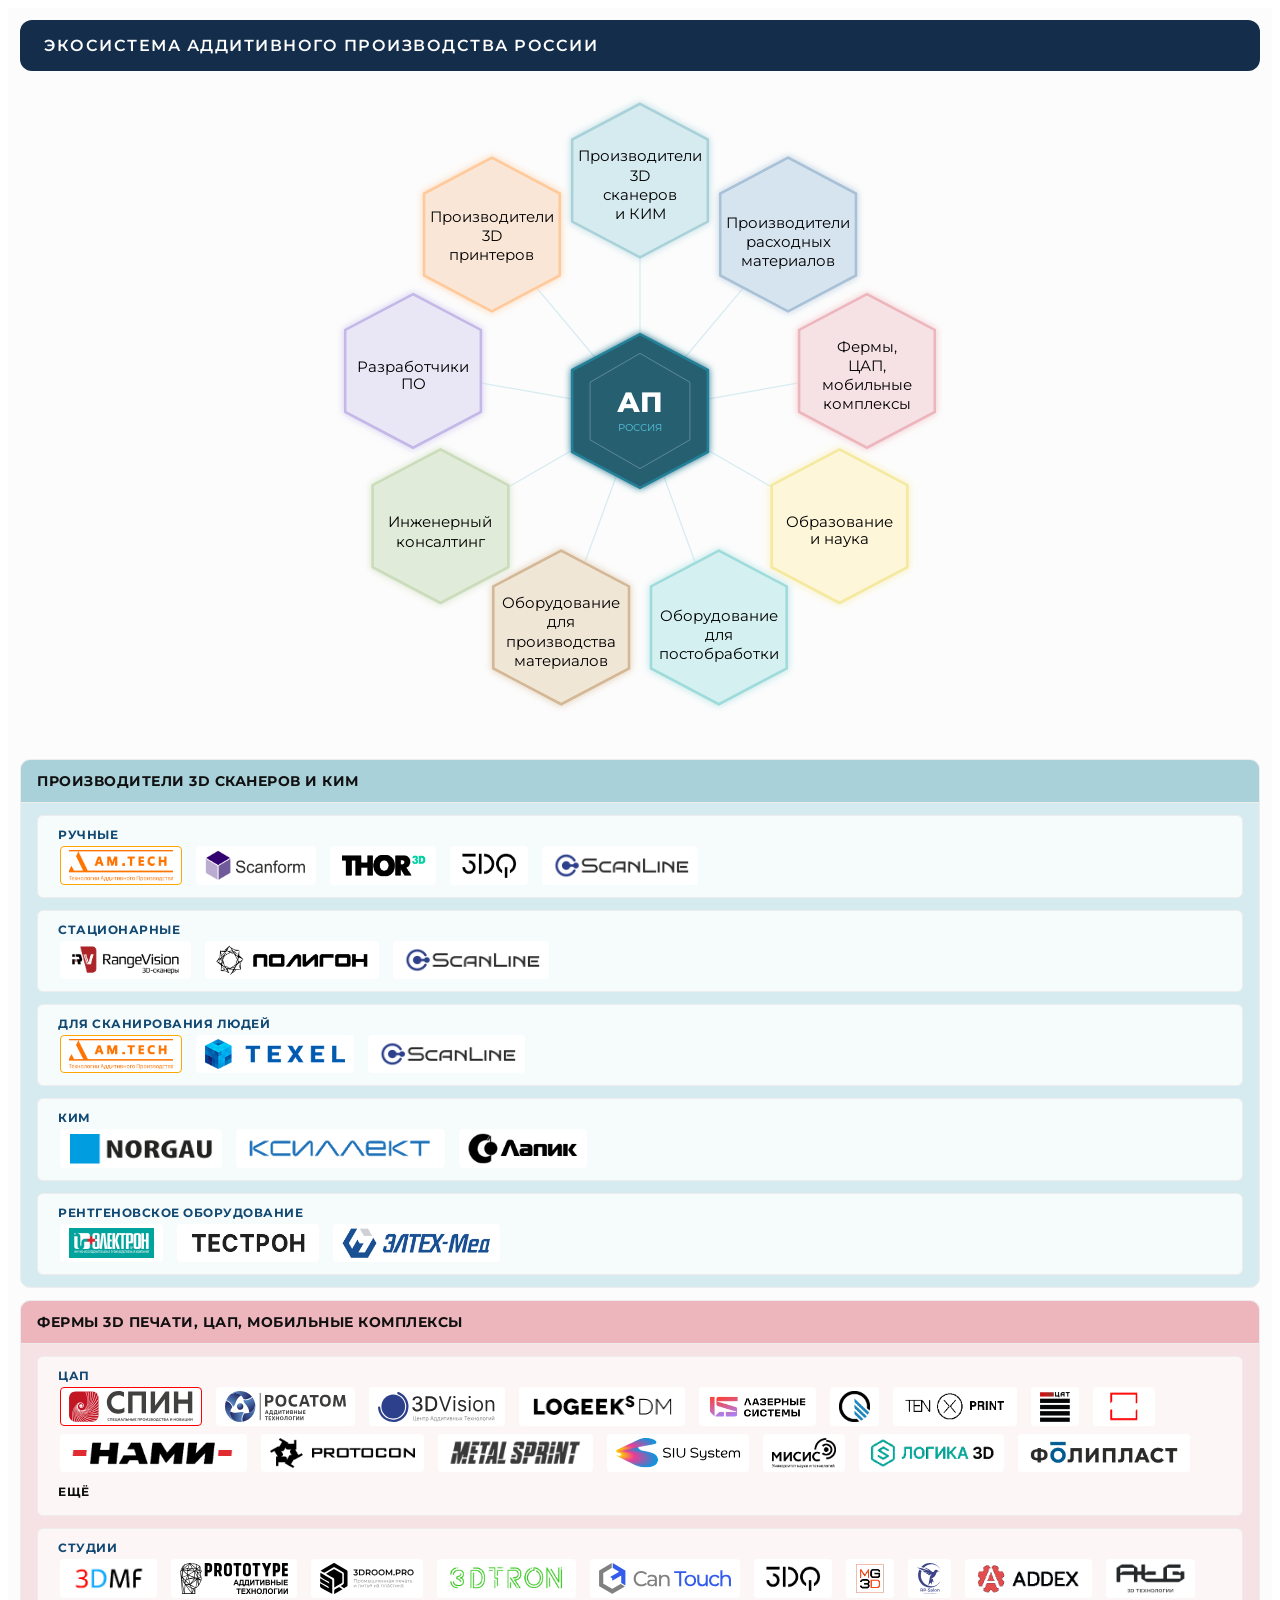
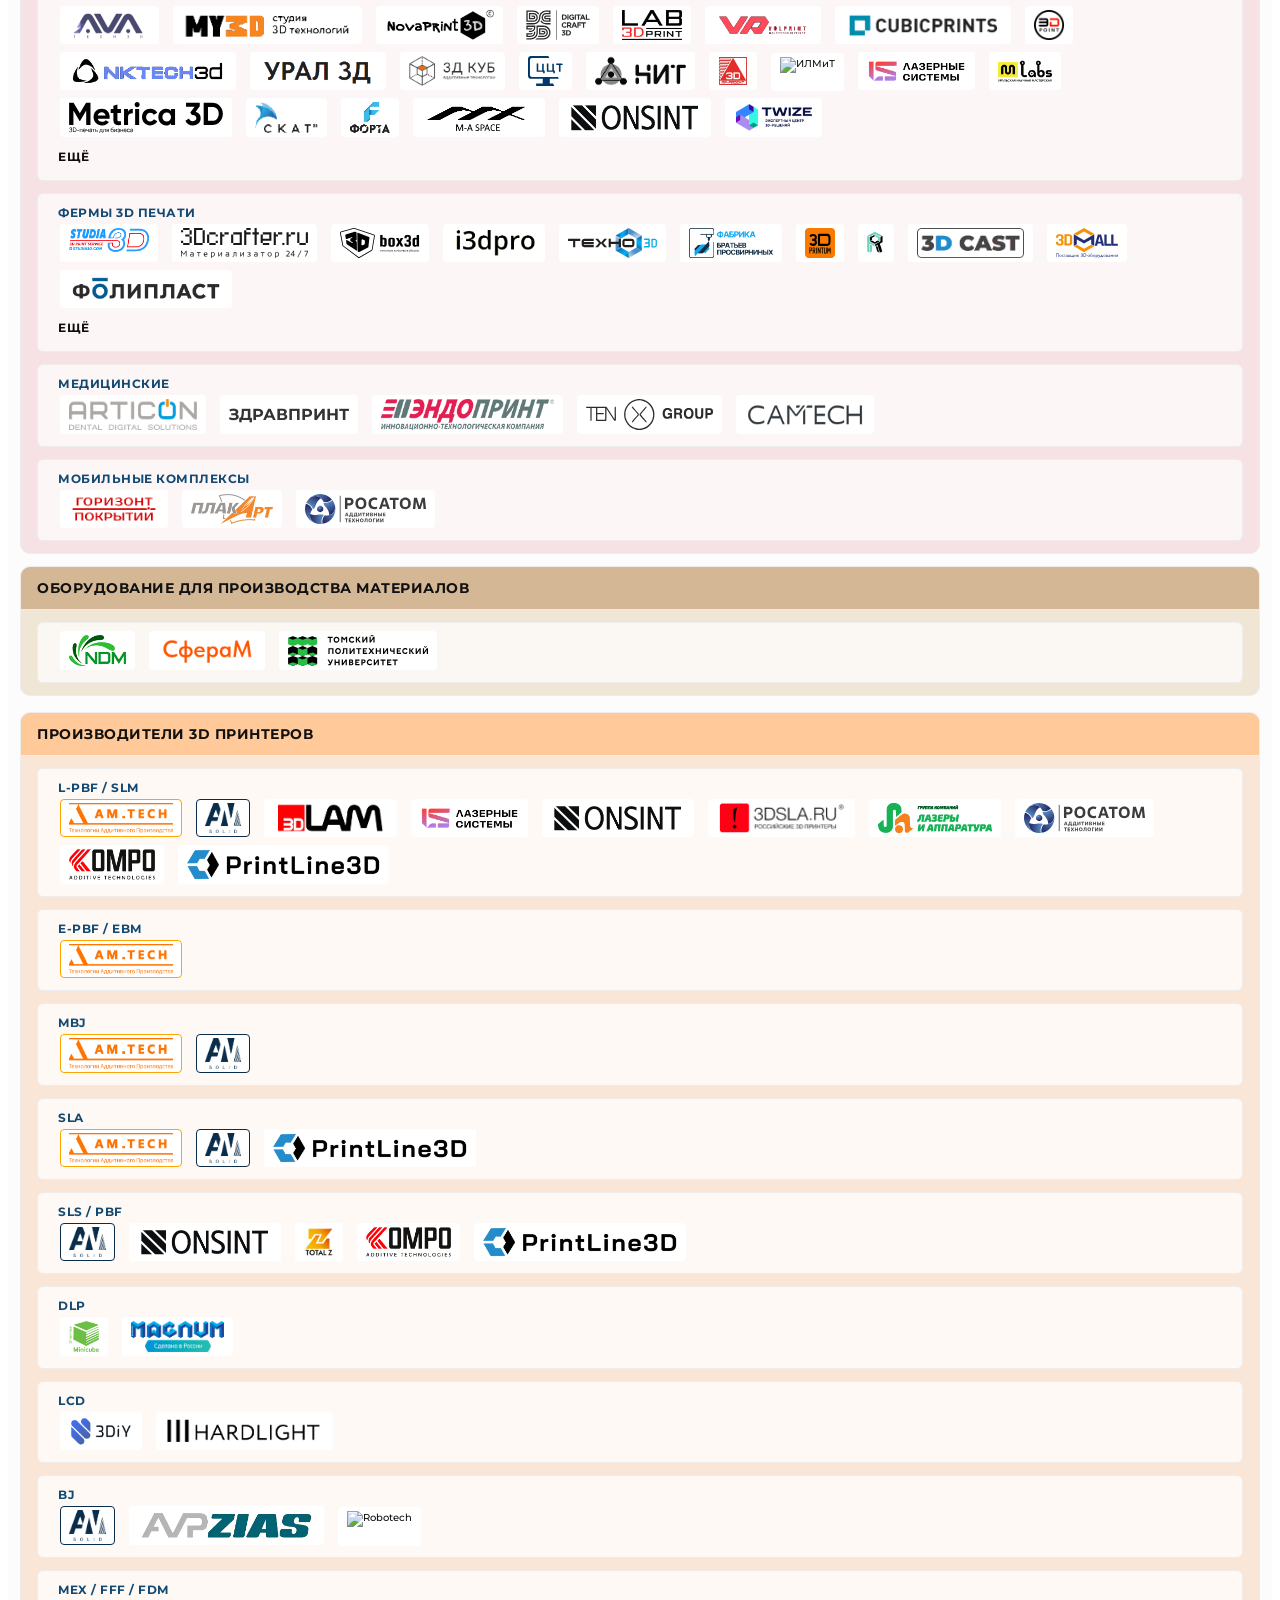
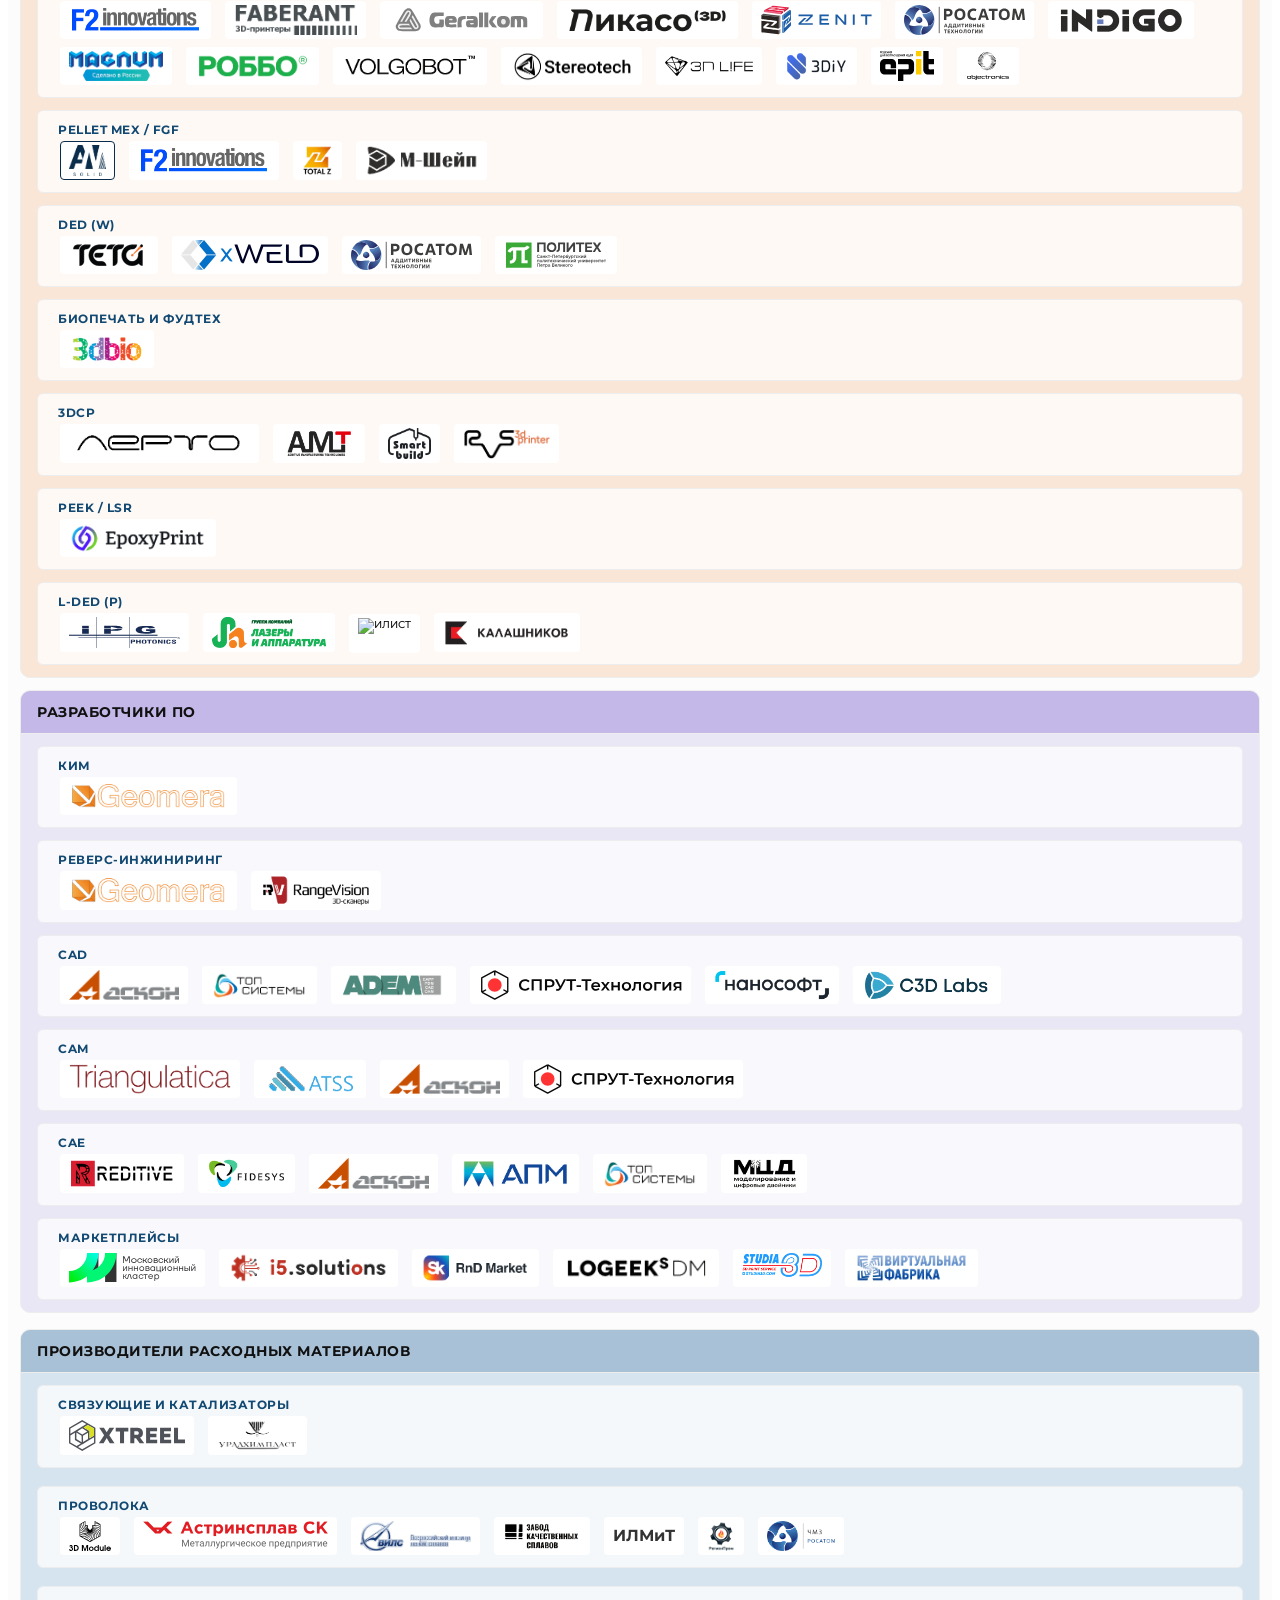
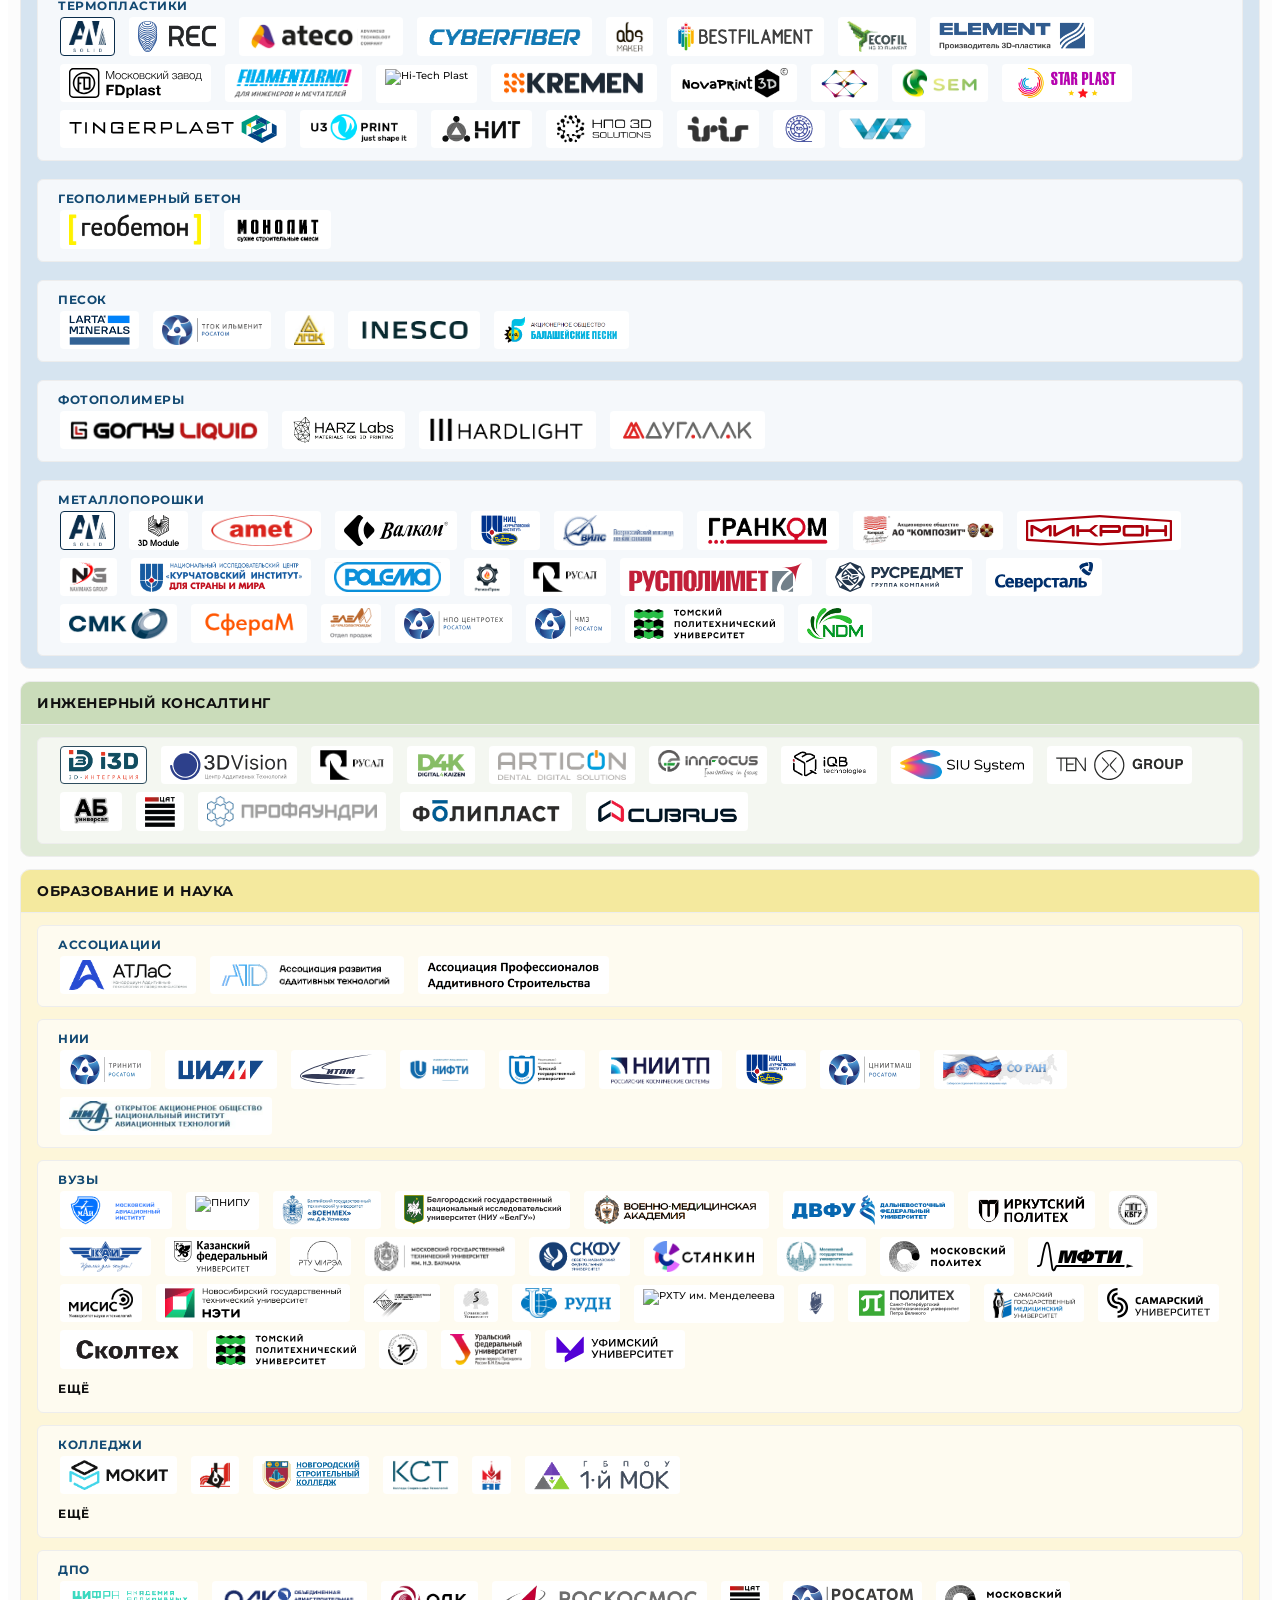
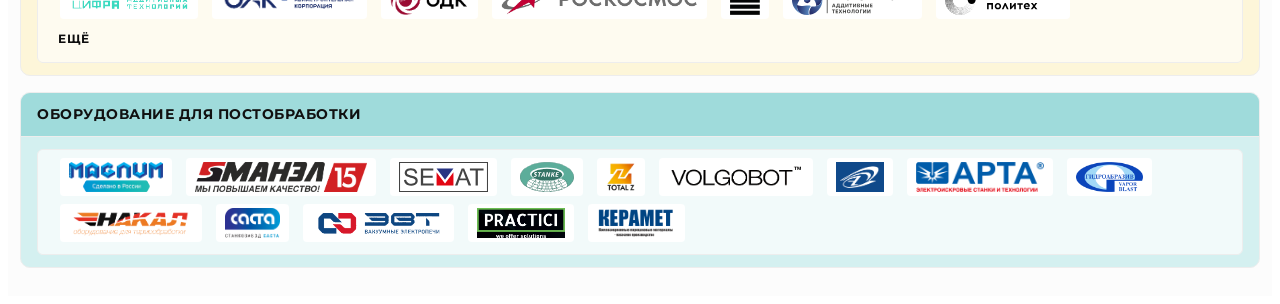
==== commit 174a56dd: "+3 logos" ====
--- a/index.html
+++ b/index.html
@@ -43,6 +43,7 @@
                                 <a href="https://laser-app.ru/" target="_blank"><img class="ecs3-tag" alt="Лазеры и аппаратура" src="https://chuvachello2501.github.io/ecosystem-3/logos/laser-app.ru.png"/></a>
                                 <a href="https://rosat.tvel.ru/" target="_blank"><img class="ecs3-tag" alt="РосАТ" src="https://chuvachello2501.github.io/ecosystem-3/logos/rosat.tvel.ru.svg"/></a>
                                 <a href="https://kompo-3d.ru/" target="_blank"><img class="ecs3-tag" alt="Компо-3д" src="https://chuvachello2501.github.io/ecosystem-3/logos/kompo-3d.ru.png"/></a>
+                                <a href="https://3dvision.su/3d-printers/printline3d/" target="_blank"><img class="ecs3-tag" alt="PrintLine3D" src="https://chuvachello2501.github.io/ecosystem-3/logos/PrintLine3D.png"/></a>
                             </div>
                         </div>
                         <div class="ecs3-subcategory ecs3-subcategory-3dprinters">
@@ -63,6 +64,7 @@
                             <div class="ecs3-tags">
                                 <a href="https://am-tech.ru/" target="_blank"><img class="ecs3-tag ecs3-tag-accent" alt="AM.TECH" src="https://chuvachello2501.github.io/ecosystem-3/logos/am-tech.ru.png"/></a>
                                 <a href="https://amsolid.ru" target="_blank"><img class="ecs3-tag ecs3-tag-accent3" alt="amsolid" src="https://chuvachello2501.github.io/ecosystem-3/logos/amsolid.ru.png"/></a>
+                                <a href="https://3dvision.su/3d-printers/printline3d/" target="_blank"><img class="ecs3-tag" alt="PrintLine3D" src="https://chuvachello2501.github.io/ecosystem-3/logos/PrintLine3D.png"/></a>
                             </div>
                         </div>
                         <div class="ecs3-subcategory ecs3-subcategory-3dprinters">
@@ -72,6 +74,7 @@
                                 <a href="https://www.onsint.ru/" target="_blank"><img class="ecs3-tag" alt="ONSINT" src="https://chuvachello2501.github.io/ecosystem-3/logos/onsint.ru.png"/></a>
                                 <a href="https://totalz.ru/" target="_blank"><img class="ecs3-tag" alt="TotalZ" src="https://chuvachello2501.github.io/ecosystem-3/logos/totalz.ru.png"/></a>
                                 <a href="https://kompo-3d.ru/content/pechat-polimerom/" target="_blank"><img class="ecs3-tag" alt="Компо-3д" src="https://chuvachello2501.github.io/ecosystem-3/logos/kompo-3d.ru.png"/></a>
+                                <a href="https://3dvision.su/3d-printers/printline3d/" target="_blank"><img class="ecs3-tag" alt="PrintLine3D" src="https://chuvachello2501.github.io/ecosystem-3/logos/PrintLine3D.png"/></a>
                             </div>
                         </div>
                         <div class="ecs3-subcategory ecs3-subcategory-3dprinters">
@@ -113,6 +116,7 @@
                                 <a href="https://www.3dlifelab.ru" target="_blank"><img class="ecs3-tag-invert" alt="3D Life" src="https://chuvachello2501.github.io/ecosystem-3/logos/3dlifelab.ru.png"/></a>
                                 <a href="https://www.3diy.ru/" target="_blank"><img class="ecs3-tag" alt="3DiY" src="https://chuvachello2501.github.io/ecosystem-3/logos/3diy.ru.png"/></a>
                                 <a href="https://epit3d.ru/" target="_blank"><img class="ecs3-tag" alt="Epit3d" src="https://chuvachello2501.github.io/ecosystem-3/logos/epit3d.ru.svg"/></a>
+                                <a href="https://objectronics.tech/" target="_blank"><img class="ecs3-tag" alt="Objectronics" src="https://chuvachello2501.github.io/ecosystem-3/logos/objectronics logo.svg"/></a>
                             </div>
                         </div>
                         <div class="ecs3-subcategory ecs3-subcategory-3dprinters">
@@ -347,6 +351,7 @@
                                 <a href="https://scanform.ru/" target="_blank"><img class="ecs3-tag" alt="Scanform" src="https://chuvachello2501.github.io/ecosystem-3/logos/scanform.ru.png"/></a>
                                 <a href="https://thor3dscanner.com/" target="_blank"><img class="ecs3-tag" alt="Thor3D" src="https://chuvachello2501.github.io/ecosystem-3/logos/thor3dscanner.com.png"/></a>
                                 <a href="https://www.3dquality.ru" target="_blank"><img class="ecs3-tag" alt="3DQuality" src="https://chuvachello2501.github.io/ecosystem-3/logos/3dquality.ru.png"/></a>
+                                <a href="https://3dscanline.ru" target="_blank"><img class="ecs3-tag" alt="3D ScanLine" src="https://chuvachello2501.github.io/ecosystem-3/logos/Logo ScanLine.png"/></a>
                             </div>
                         </div>
                         <div class="ecs3-subcategory ecs3-subcategory-scaners">
@@ -354,6 +359,7 @@
                             <div class="ecs3-tags">
                                 <a href="https://rangevision.com" target="_blank"><img class="ecs3-tag" alt="RangeVision" src="https://chuvachello2501.github.io/ecosystem-3/logos/rangevision.com.png"/></a>
                                 <a href="https://iqb.ru/catalog/3dscanners/poligon/?ysclid=mok2pi5cyg5616146" target="_blank"><img class="ecs3-tag" alt="ПОЛИГОН (NevaTechnology)" src="https://chuvachello2501.github.io/ecosystem-3/logos/iqb-poligon.ru.png"/></a>
+                                <a href="https://3dscanline.ru" target="_blank"><img class="ecs3-tag" alt="3D ScanLine" src="https://chuvachello2501.github.io/ecosystem-3/logos/Logo ScanLine.png"/></a>
                             </div>
                         </div>
                         <div class="ecs3-subcategory ecs3-subcategory-scaners">
@@ -361,6 +367,7 @@
                             <div class="ecs3-tags">
                                 <a href="https://am-tech.ru/" target="_blank"><img class="ecs3-tag ecs3-tag-accent" alt="AM.TECH" src="https://chuvachello2501.github.io/ecosystem-3/logos/am-tech.ru.png"/></a>
                                 <a href="https://ru.texel.graphics" target="_blank"><img class="ecs3-tag" alt="TEXEL" src="https://chuvachello2501.github.io/ecosystem-3/logos/ru.texel.graphics.png"/></a>
+                                <a href="https://3dscanline.ru" target="_blank"><img class="ecs3-tag" alt="3D ScanLine" src="https://chuvachello2501.github.io/ecosystem-3/logos/Logo ScanLine.png"/></a>
                             </div>
                         </div>
                         <div class="ecs3-subcategory ecs3-subcategory-scaners">
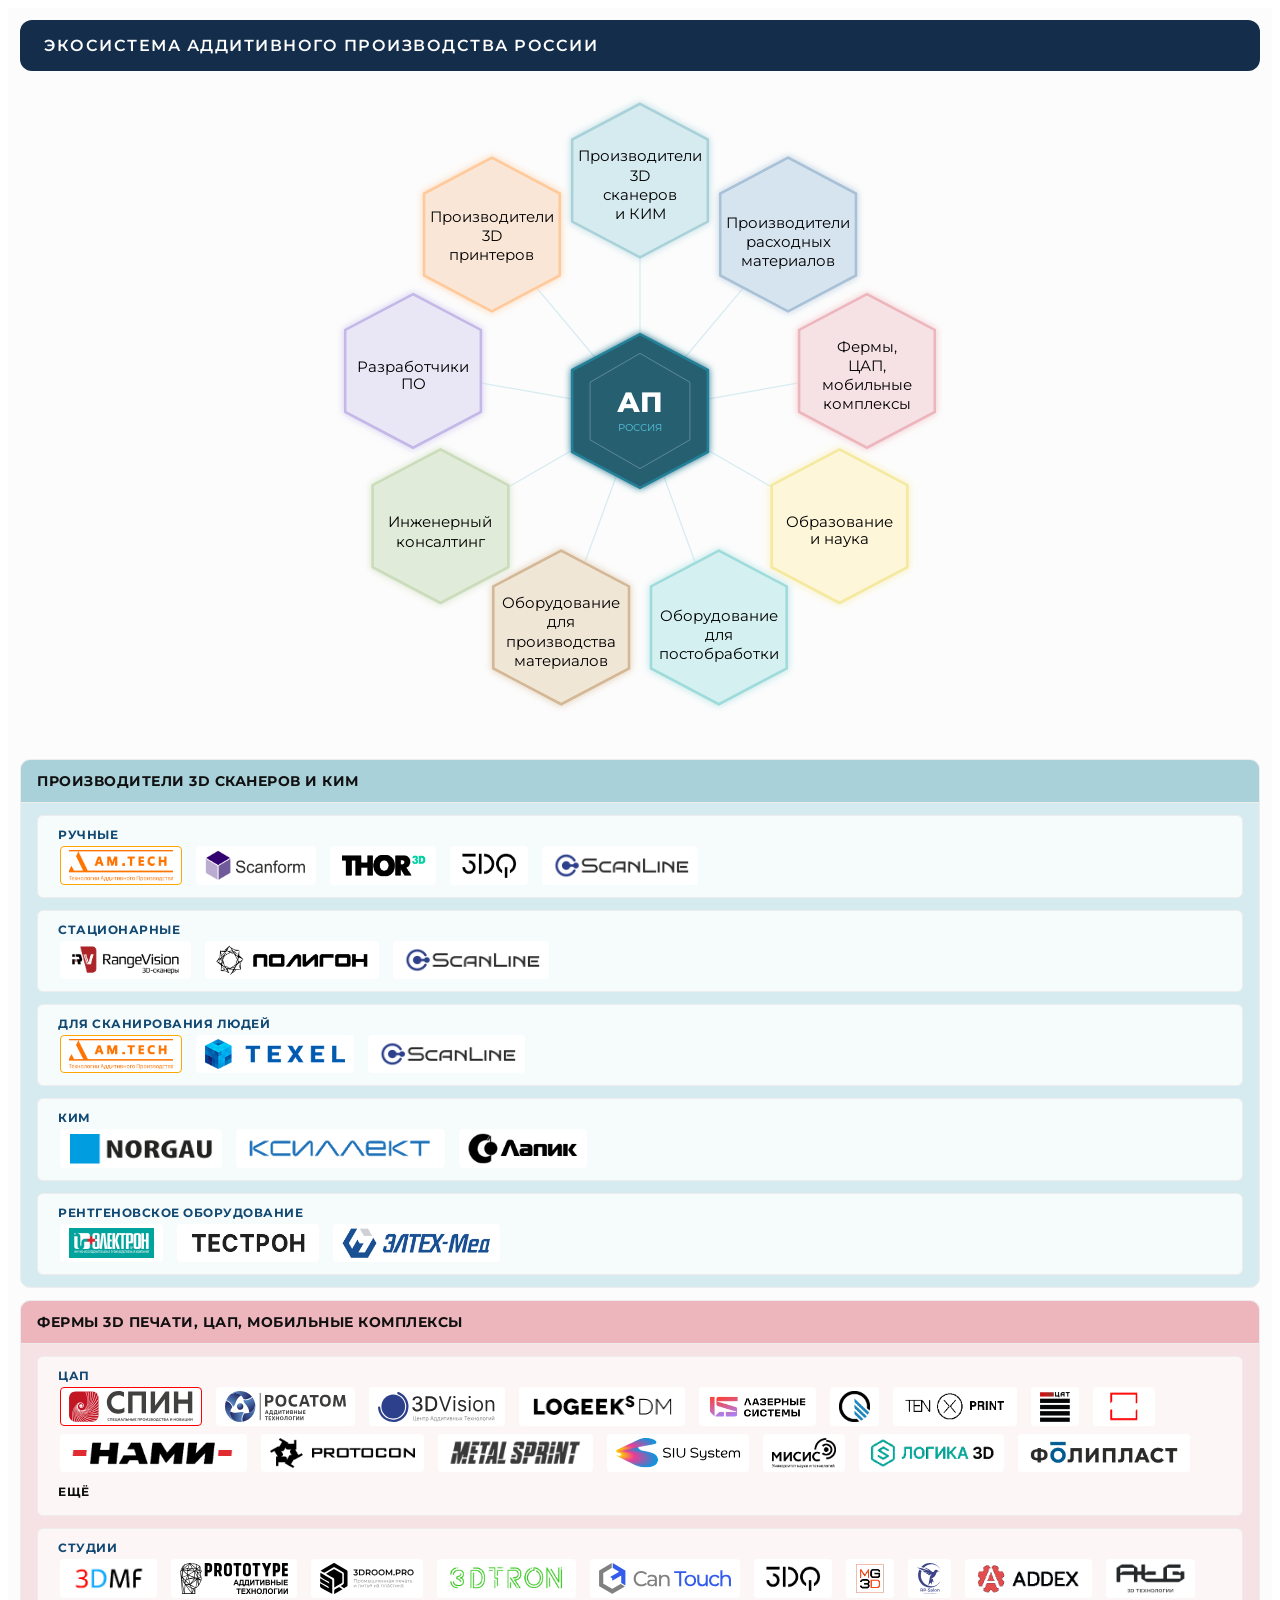
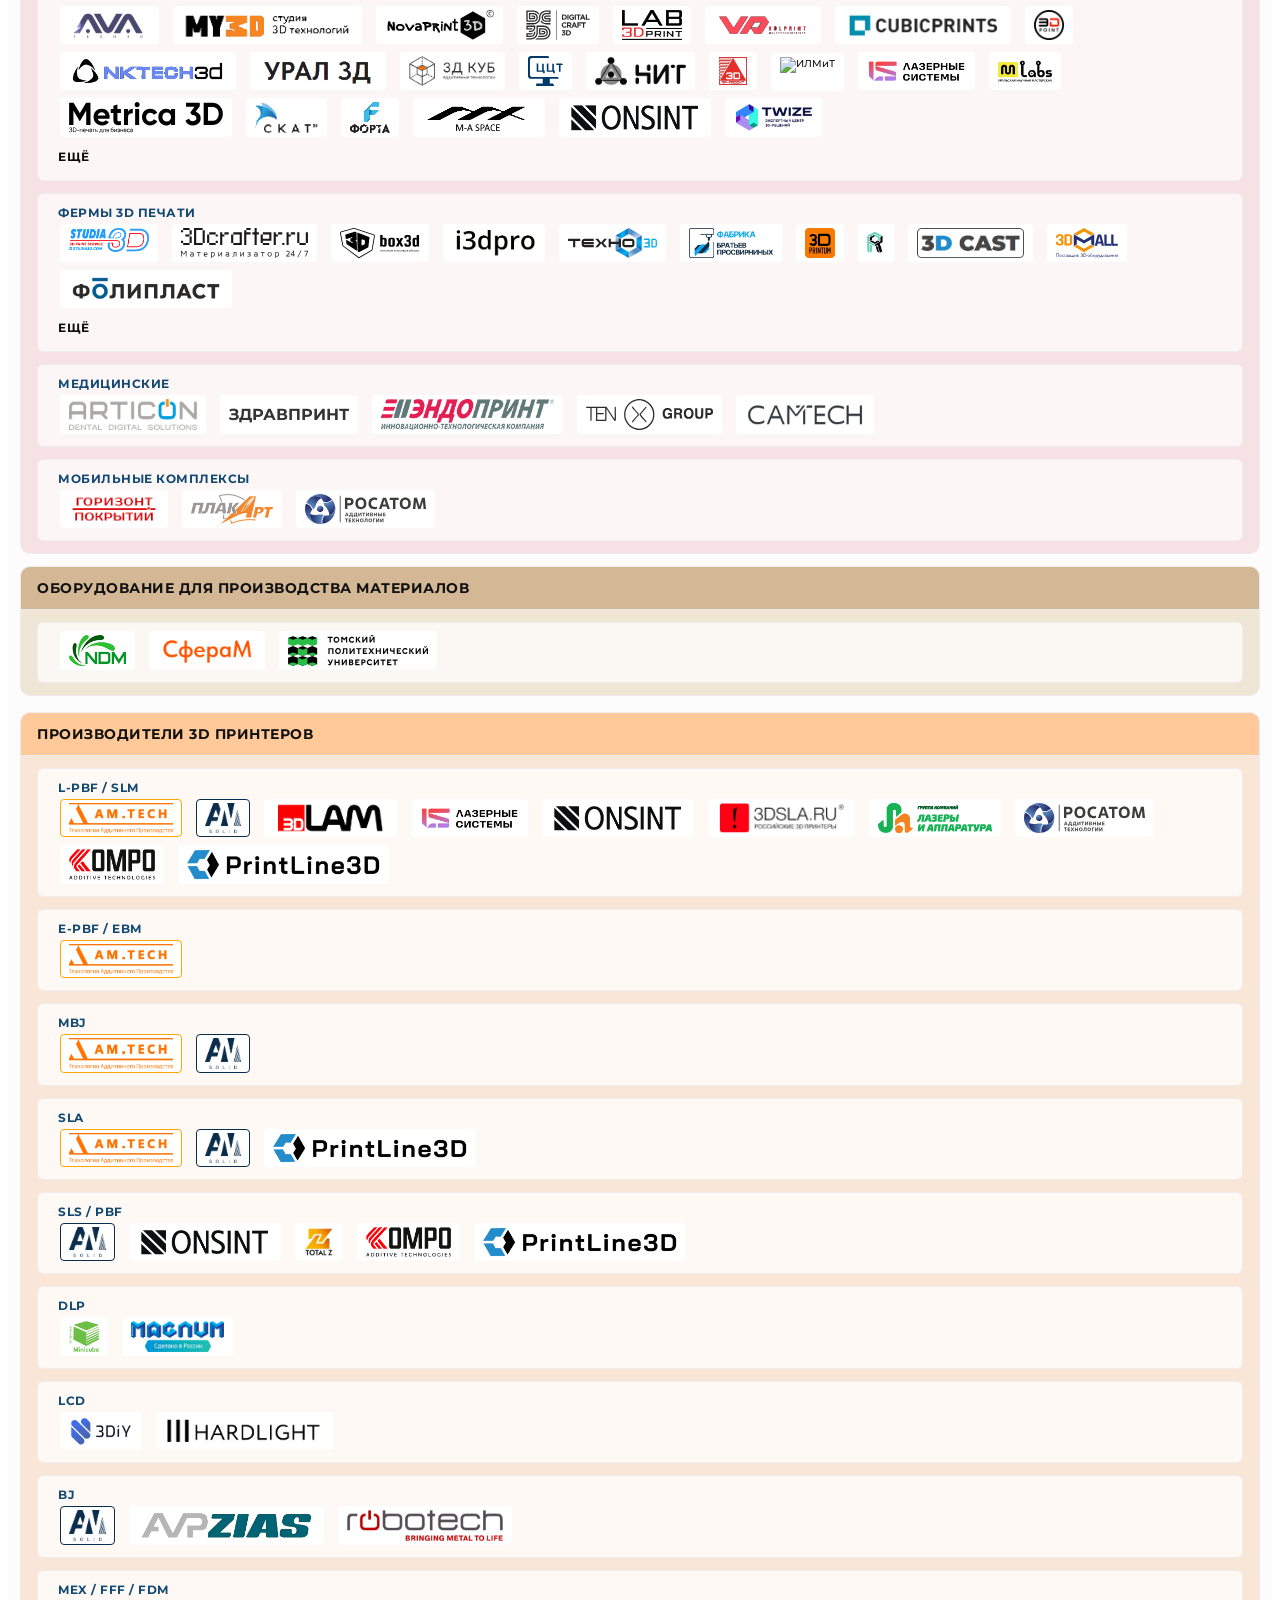
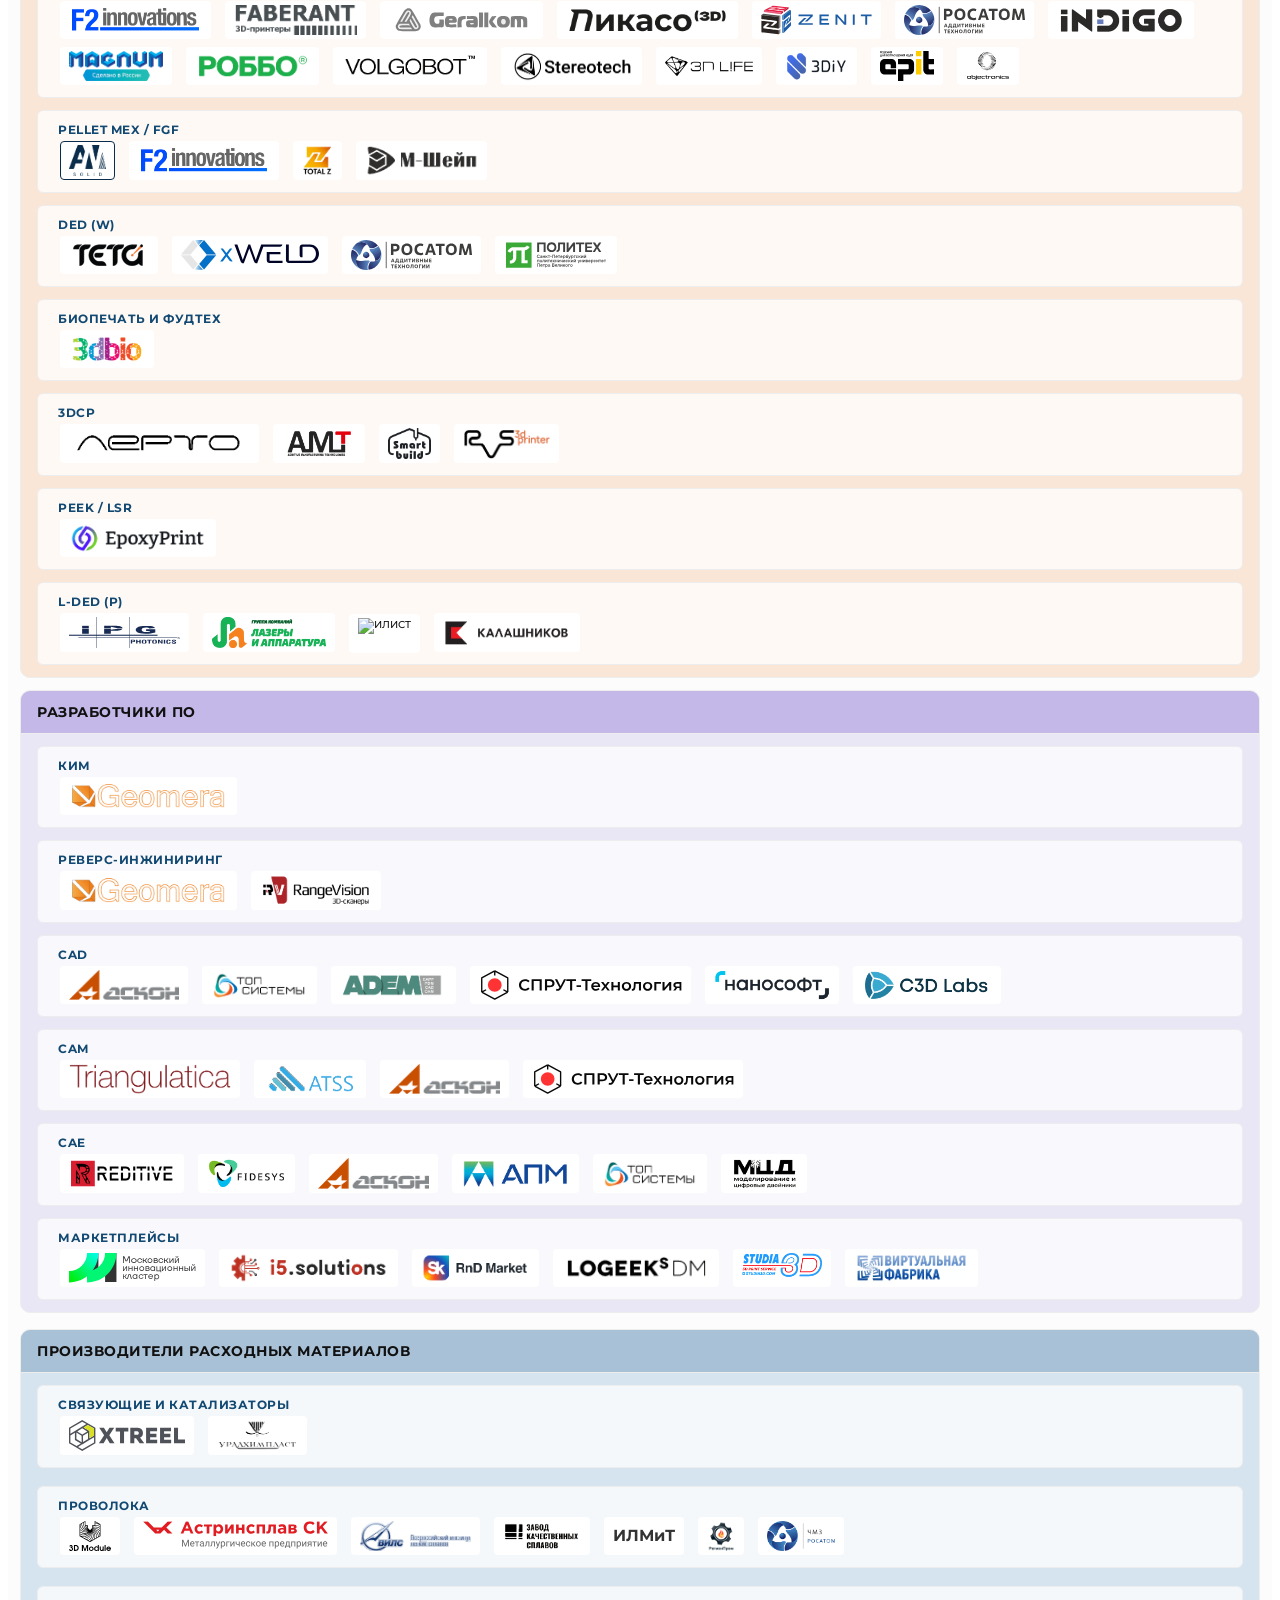
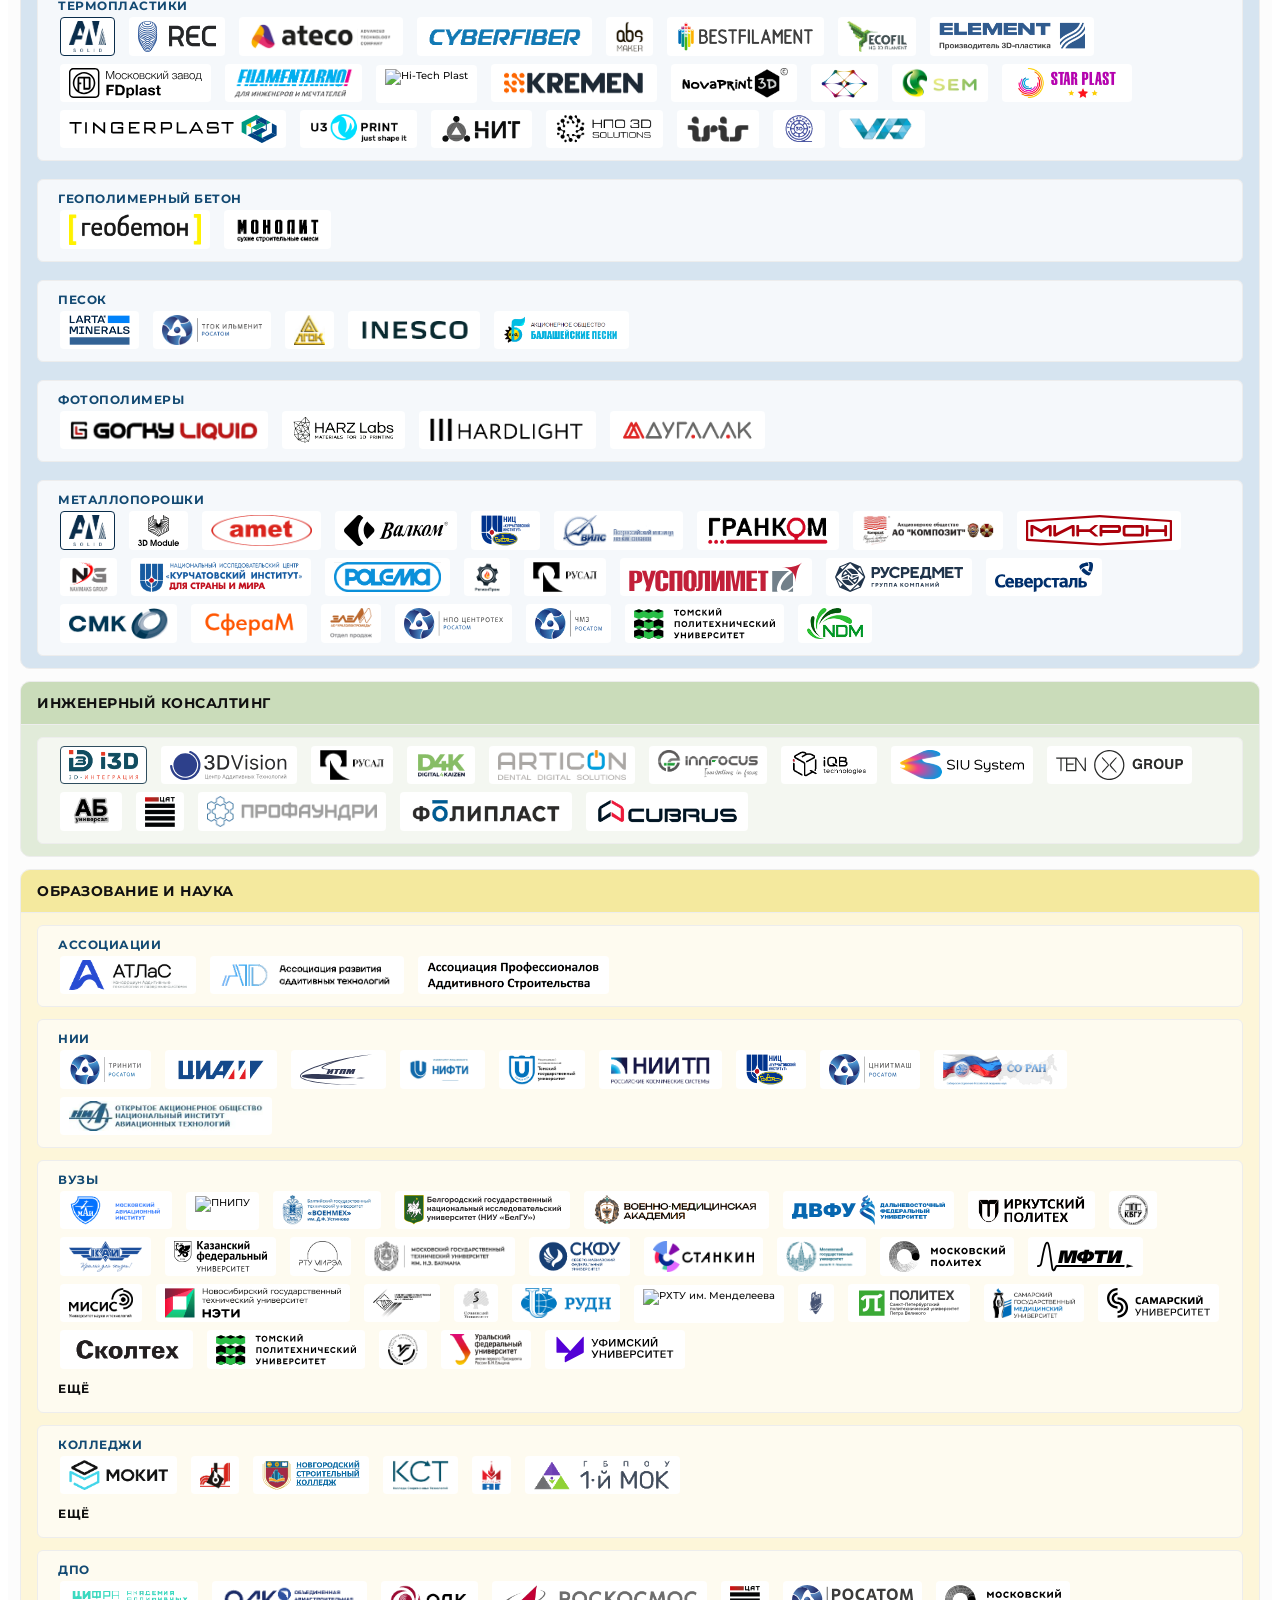
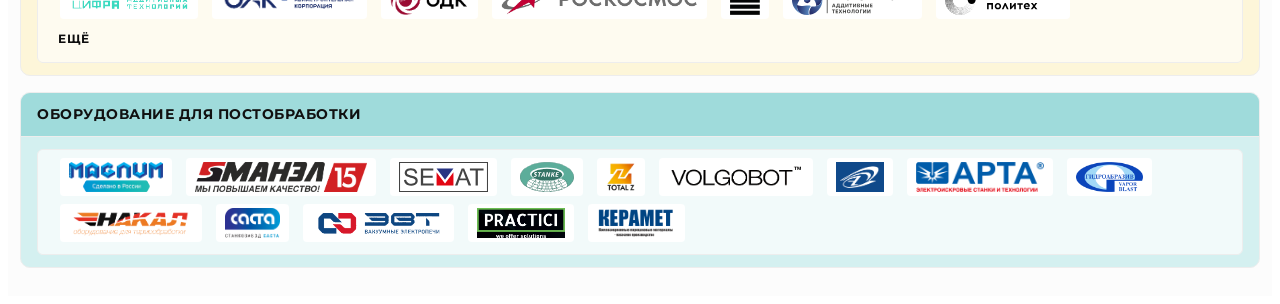
==== commit 3c832fd1: "+robotech logo" ====
--- a/index.html
+++ b/index.html
@@ -96,7 +96,7 @@
                             <div class="ecs3-tags">
                                 <a href="https://amsolid.ru" target="_blank"><img class="ecs3-tag ecs3-tag-accent3" alt="amsolid" src="https://chuvachello2501.github.io/ecosystem-3/logos/amsolid.ru.png"/></a>
                                 <a href="https://zias-machinery.ru/" target="_blank"><img class="ecs3-tag" alt="Zias Machinery" src="https://chuvachello2501.github.io/ecosystem-3/logos/zias-machinery.ru.png"/></a>
-                                <a href="https://robotech.digital/" target="_blank"><img class="ecs3-tag" alt="Robotech" src="https://robotech.digital/upload/CAllcorp3/173/3yx2wmz31lgqz3zogceml381elewt9f9.png"/></a>
+                                <a href="https://robotech.digital/" target="_blank"><img class="ecs3-tag" alt="Robotech" src="https://chuvachello2501.github.io/ecosystem-3/logos/Robotech.png"/></a>
                             </div>
                         </div>
                         <div class="ecs3-subcategory ecs3-subcategory-3dprinters">
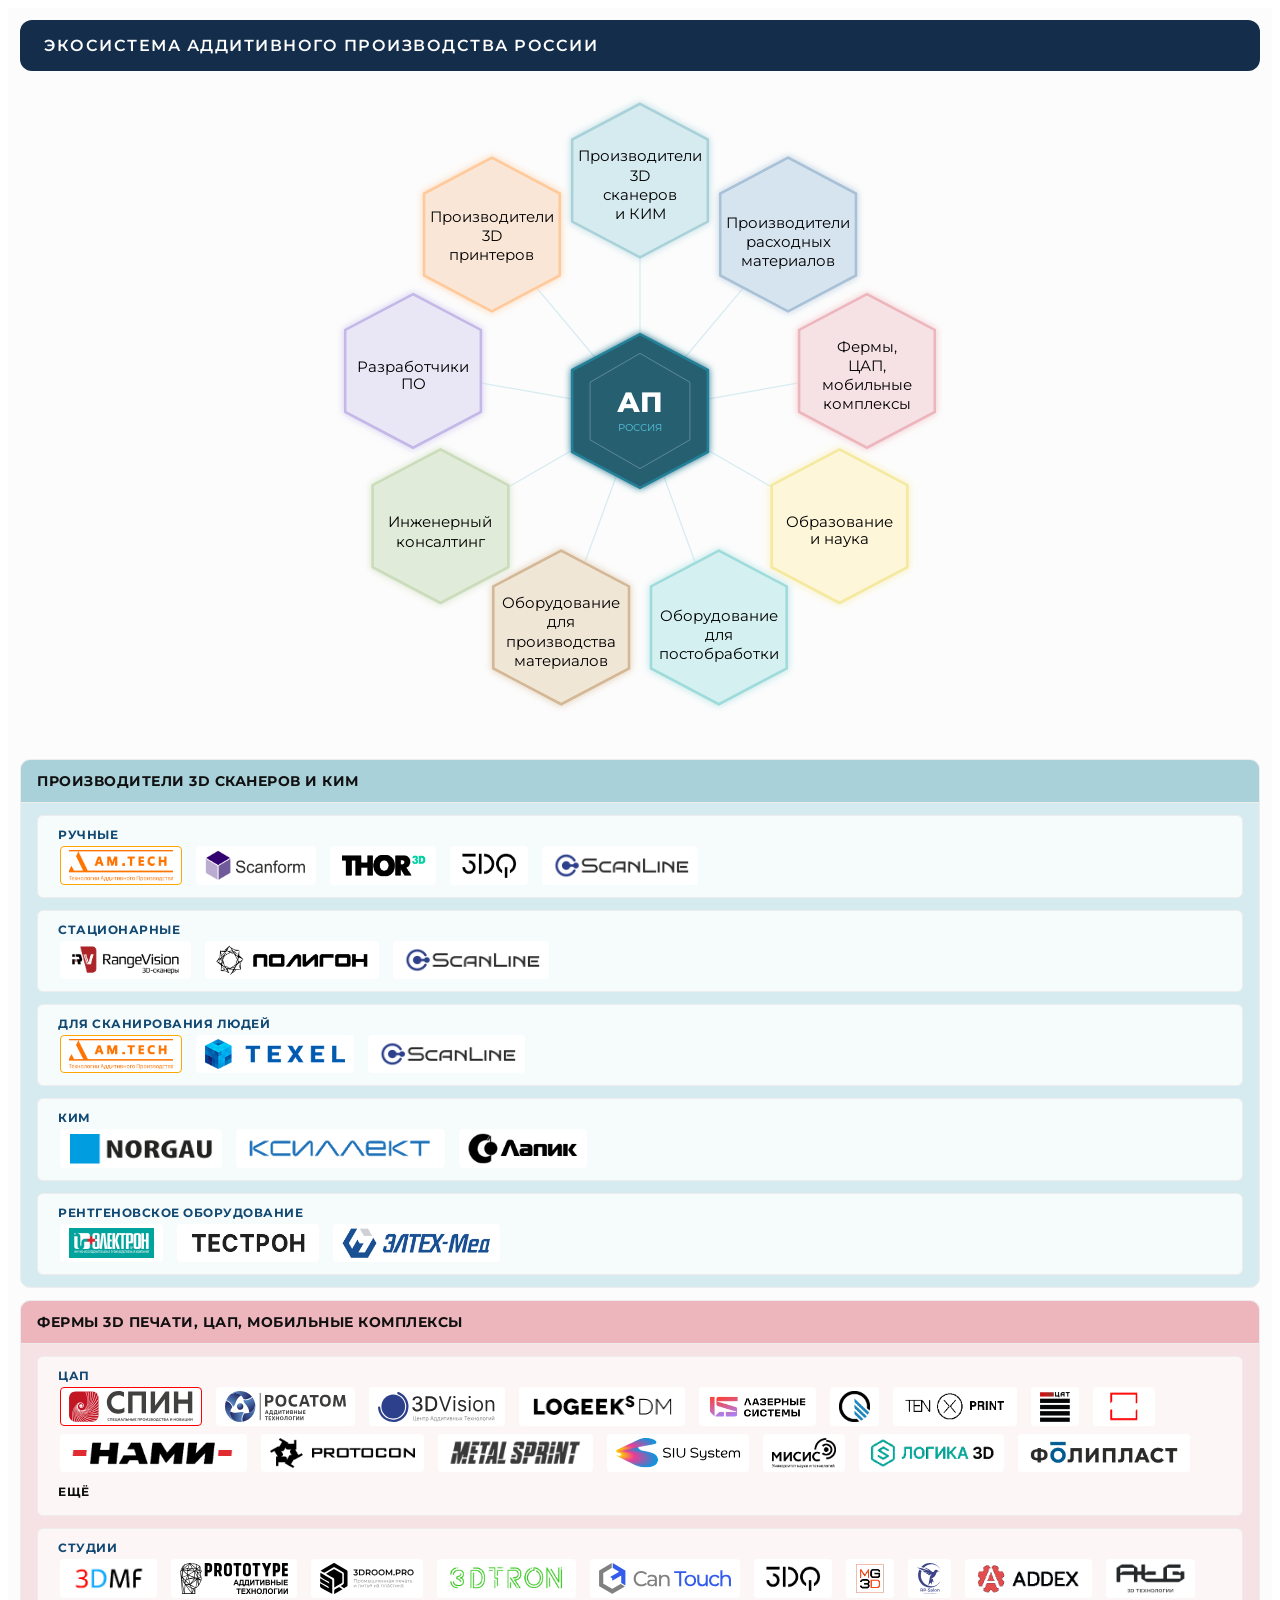
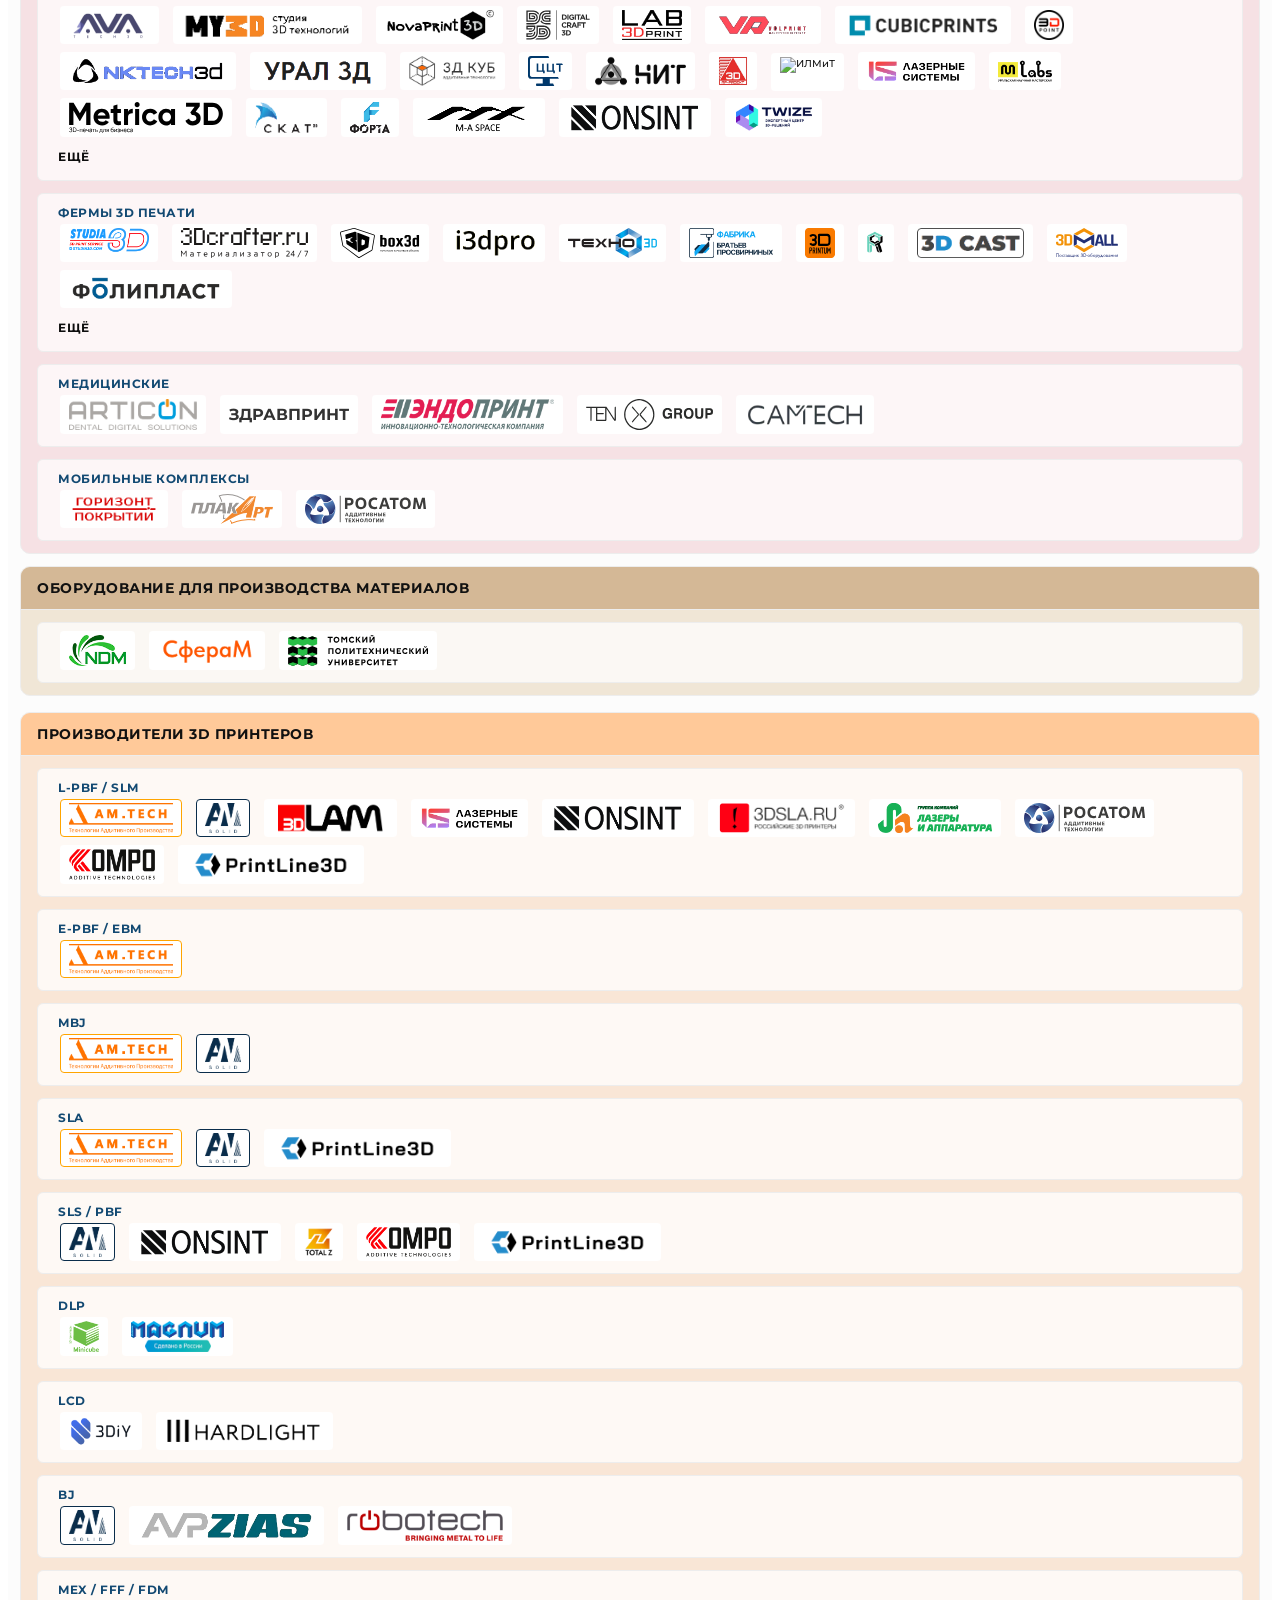
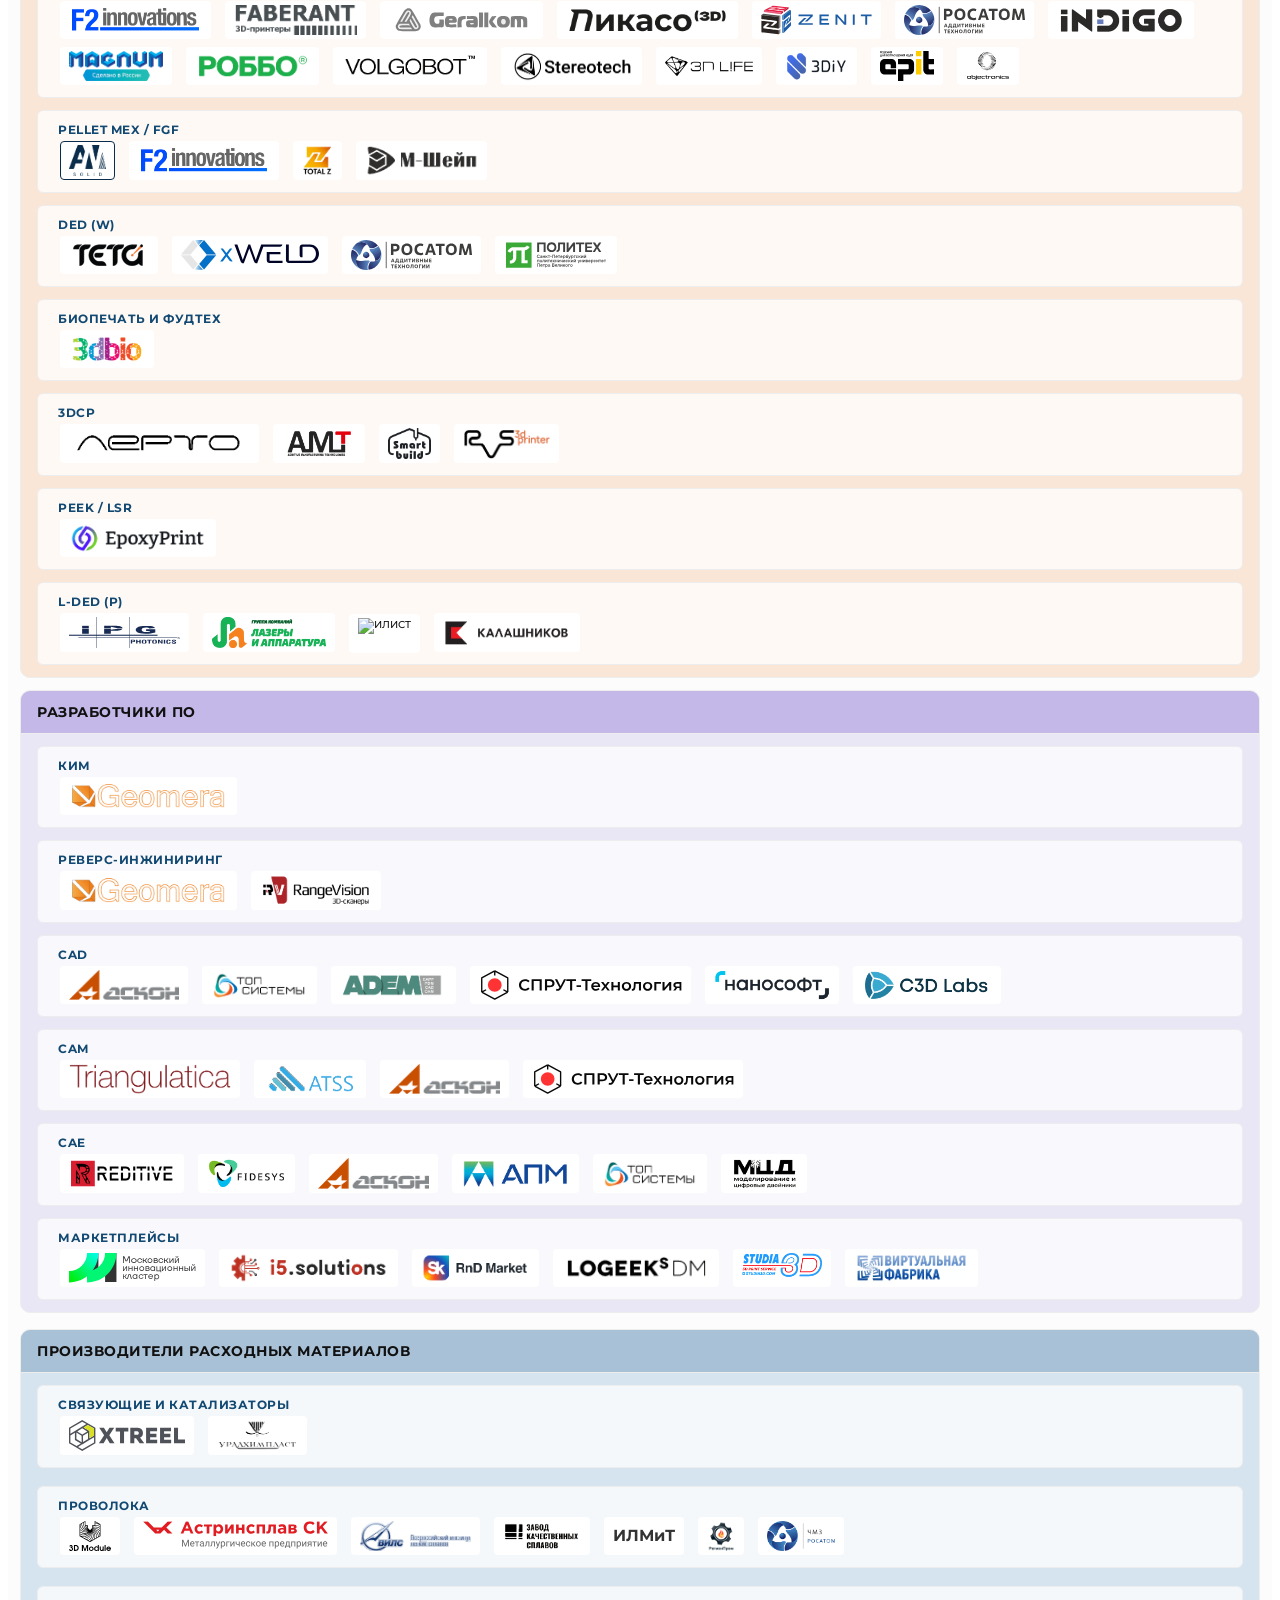
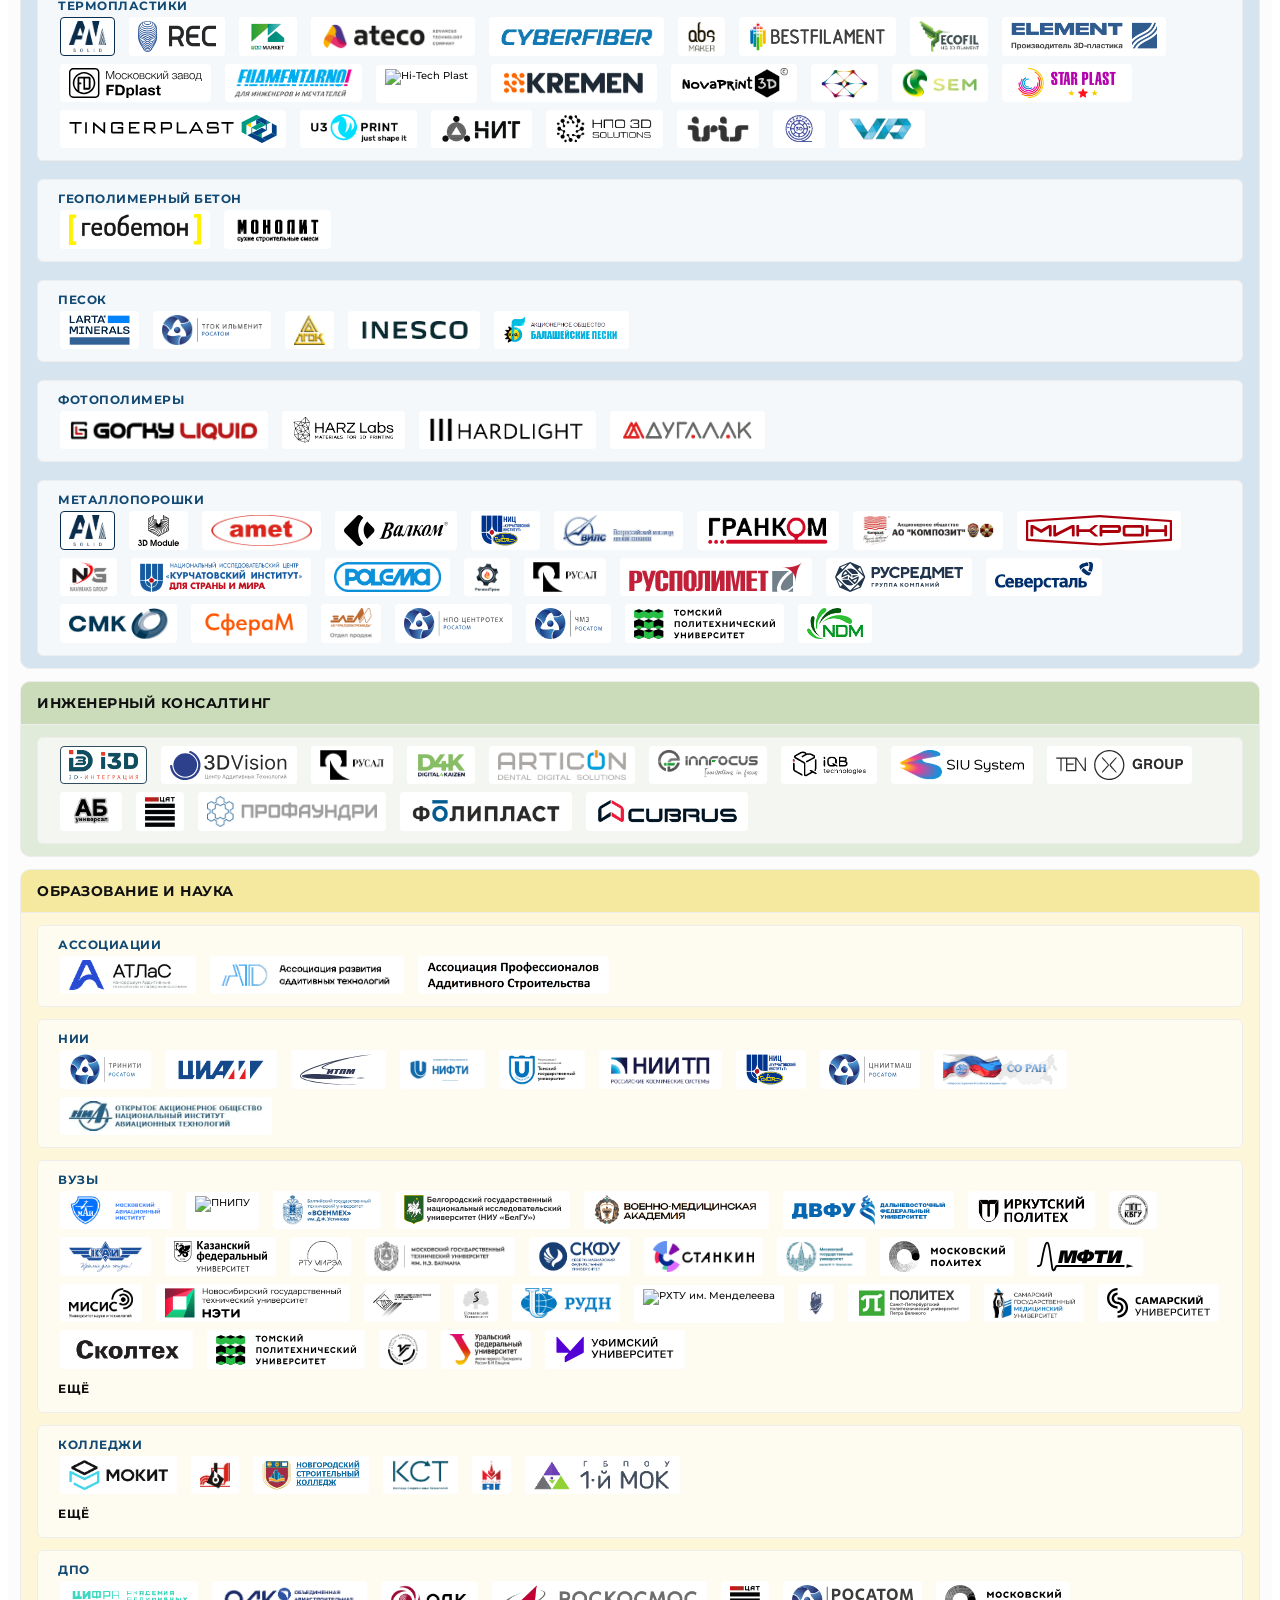
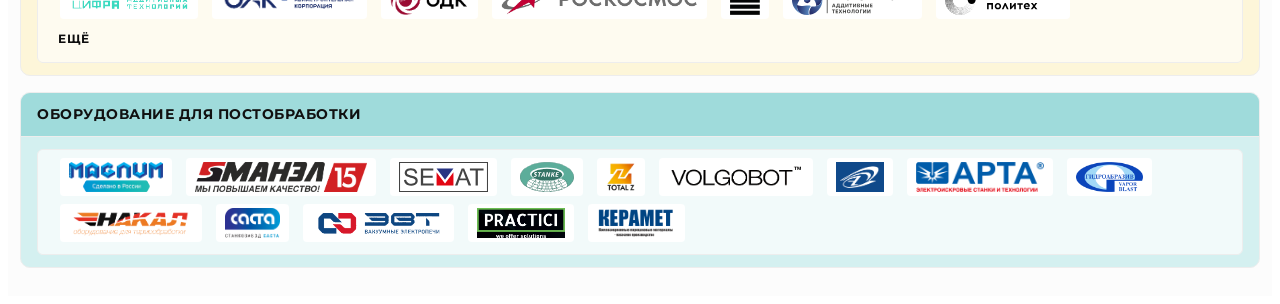
==== commit c96d2cd0: "added logo +eccmarket термопластики" ====
--- a/index.html
+++ b/index.html
@@ -544,6 +544,7 @@
                                 <div class="ecs3-tags">
                                     <a href="https://amsolid.ru" target="_blank"><img class="ecs3-tag ecs3-tag-accent3" alt="amsolid" src="https://chuvachello2501.github.io/ecosystem-3/logos/amsolid.ru.png"/></a>
                                     <a href="https://rec3d.ru/" target="_blank"><img class="ecs3-tag" alt="REC" src="https://chuvachello2501.github.io/ecosystem-3/logos/rec3d.ru.png"/></a>
+                                    <a href="https://eccmarket.ru/catalog/3d-plastiki/filter/manufacturer-is-ecc-market/" target="_blank"><img class="ecs3-tag" alt="Ecc Market" src="https://chuvachello2501.github.io/ecosystem-3/logos/EccMarket.png"/></a>
                                     <a href="https://ateco.ru/" target="_blank"><img class="ecs3-tag" alt="Ateco" src="https://chuvachello2501.github.io/ecosystem-3/logos/ateco.ru.png"/></a>
                                     <a href="https://cyberfiber.ru/" target="_blank"><img class="ecs3-tag" alt="Сyberfiber" src="https://chuvachello2501.github.io/ecosystem-3/logos/cyberfiber.ru.png"/></a>
                                     <a href="https://absmaker.ru/" target="_blank"><img class="ecs3-tag" alt="ABSMaker" src="https://chuvachello2501.github.io/ecosystem-3/logos/absmaker.ru.png"/></a>
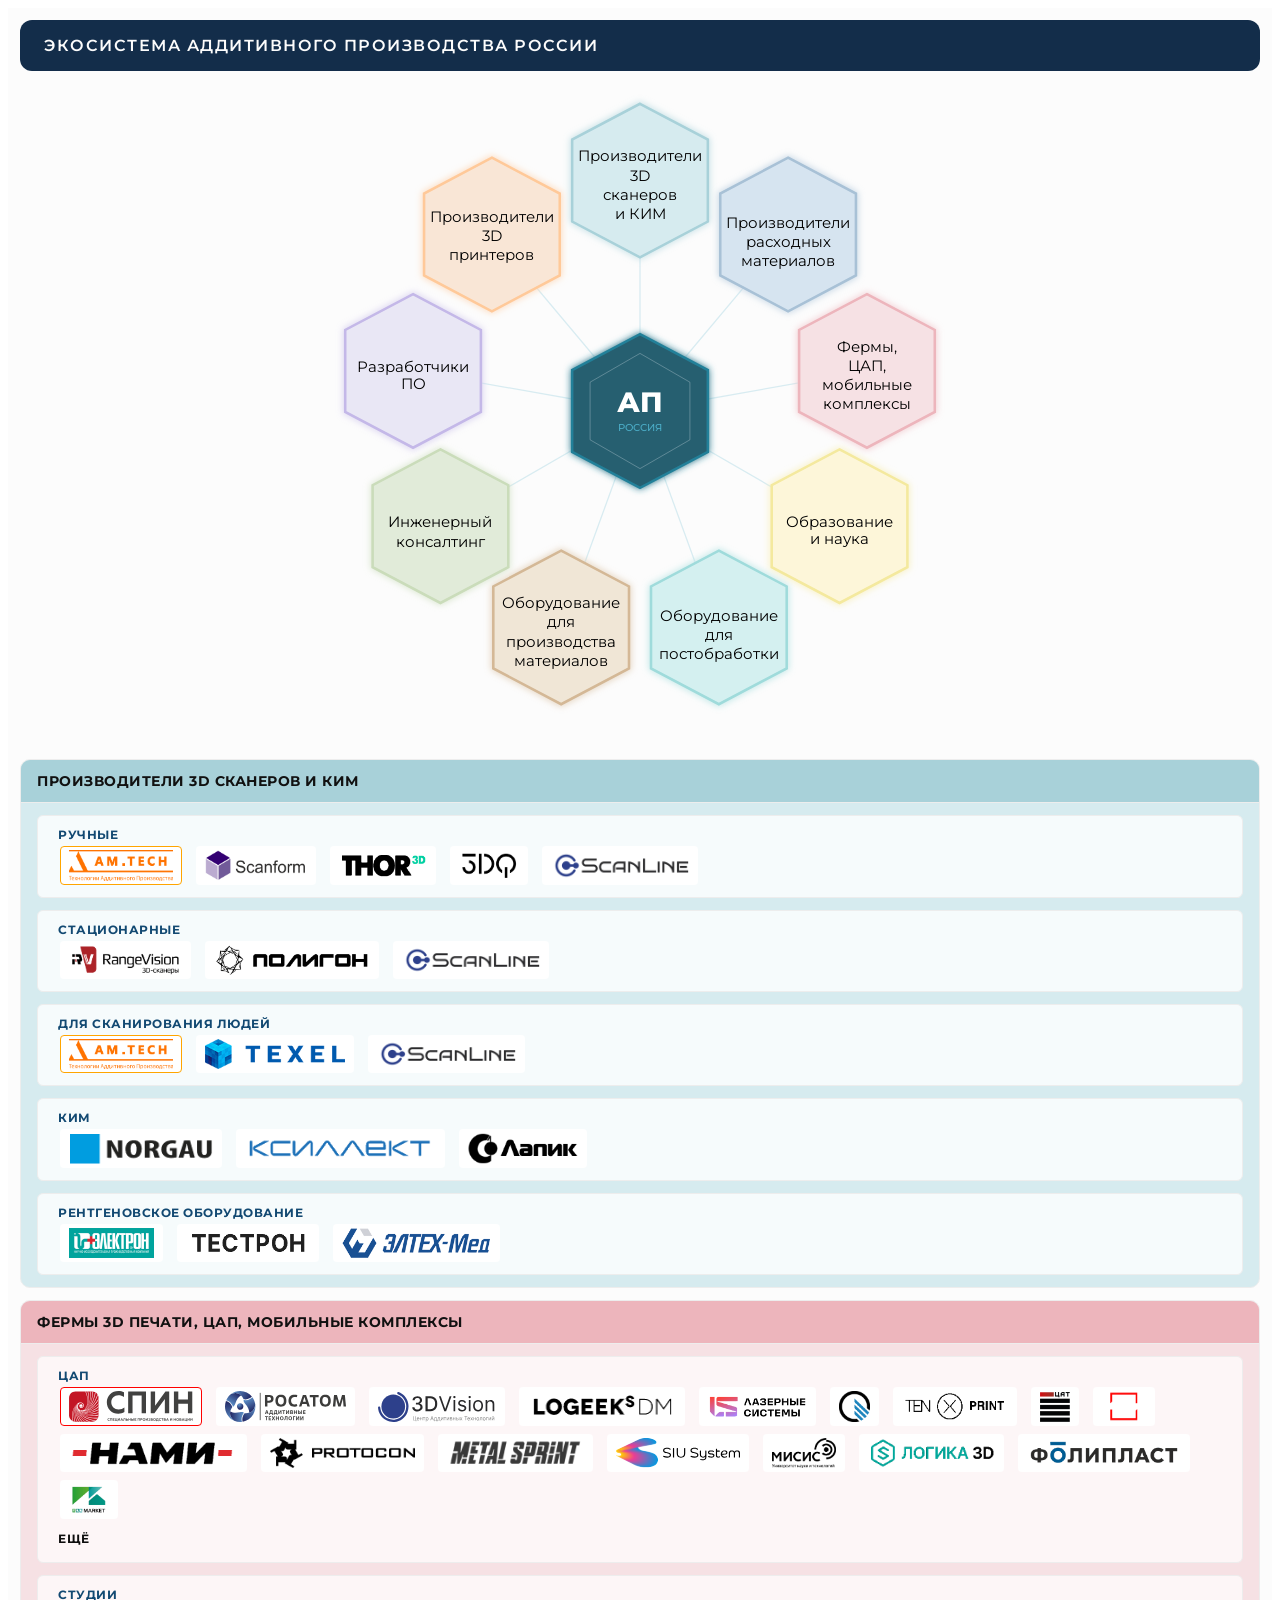
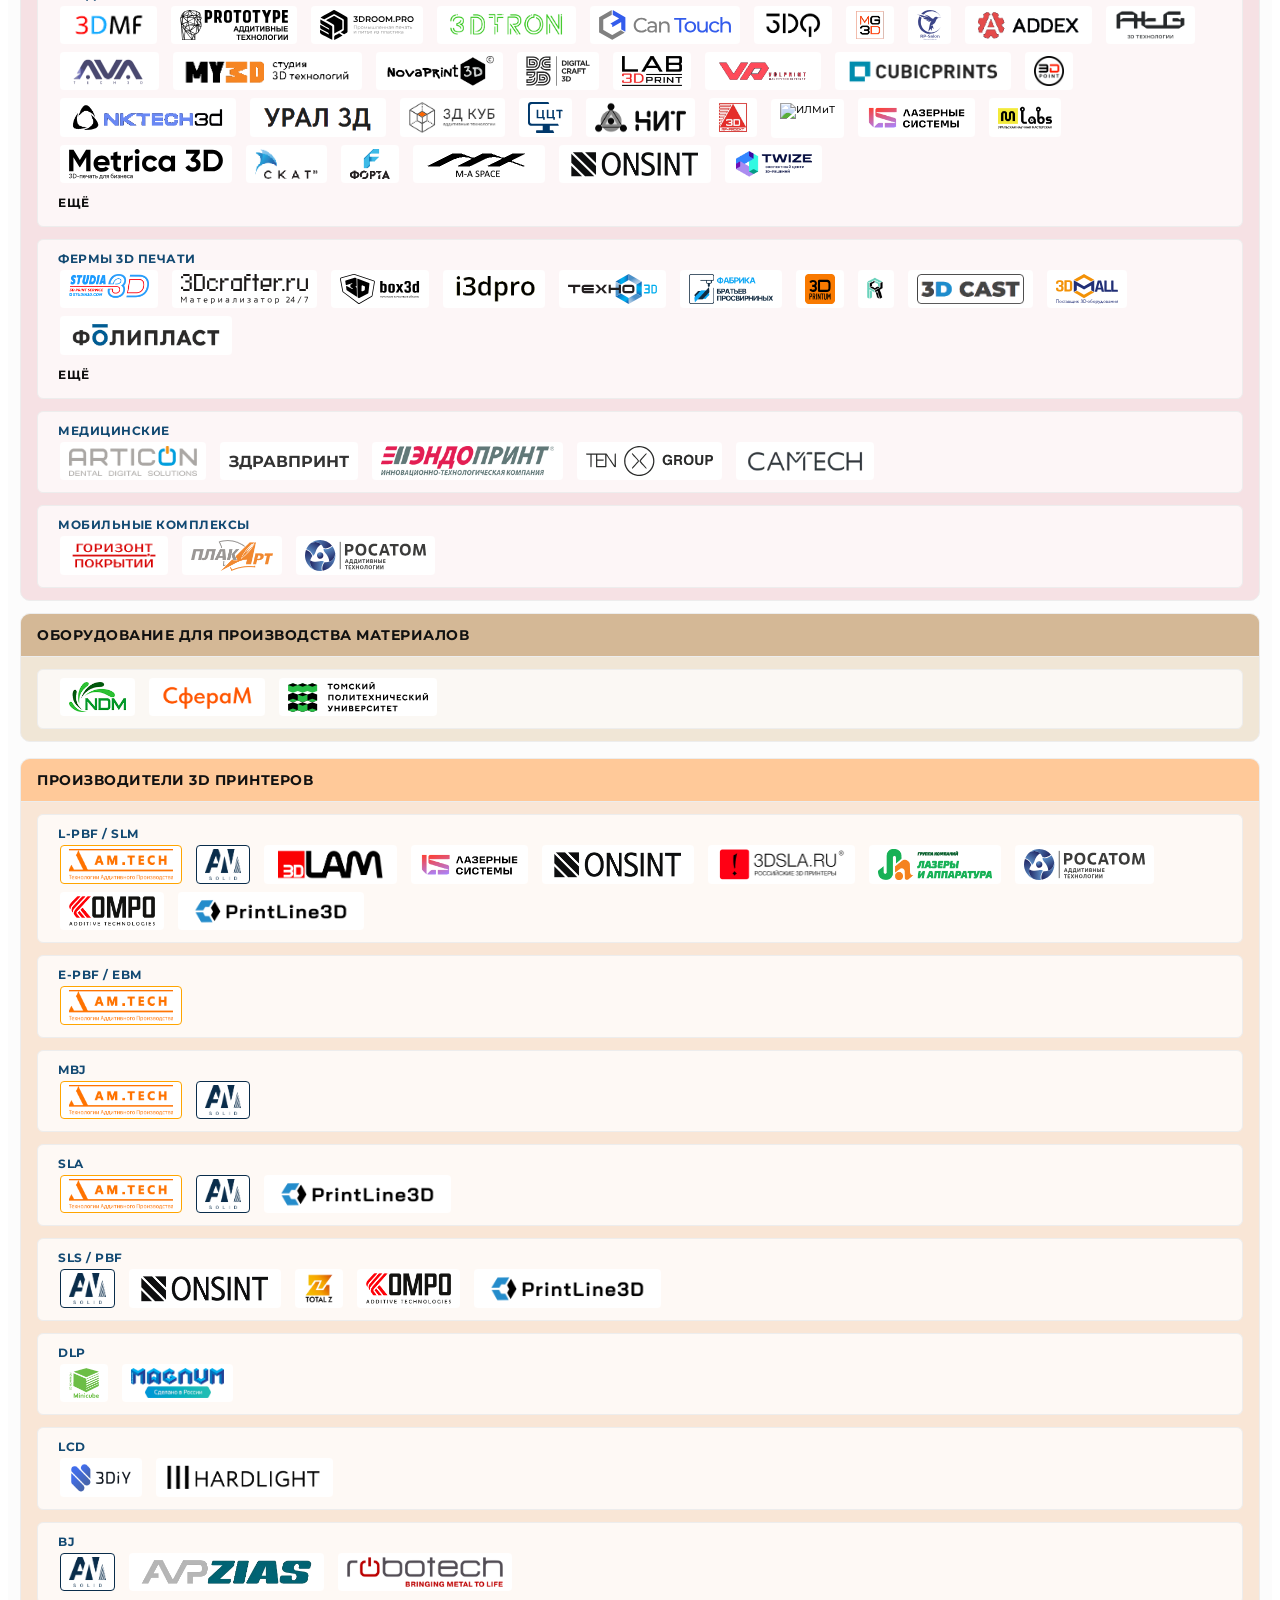
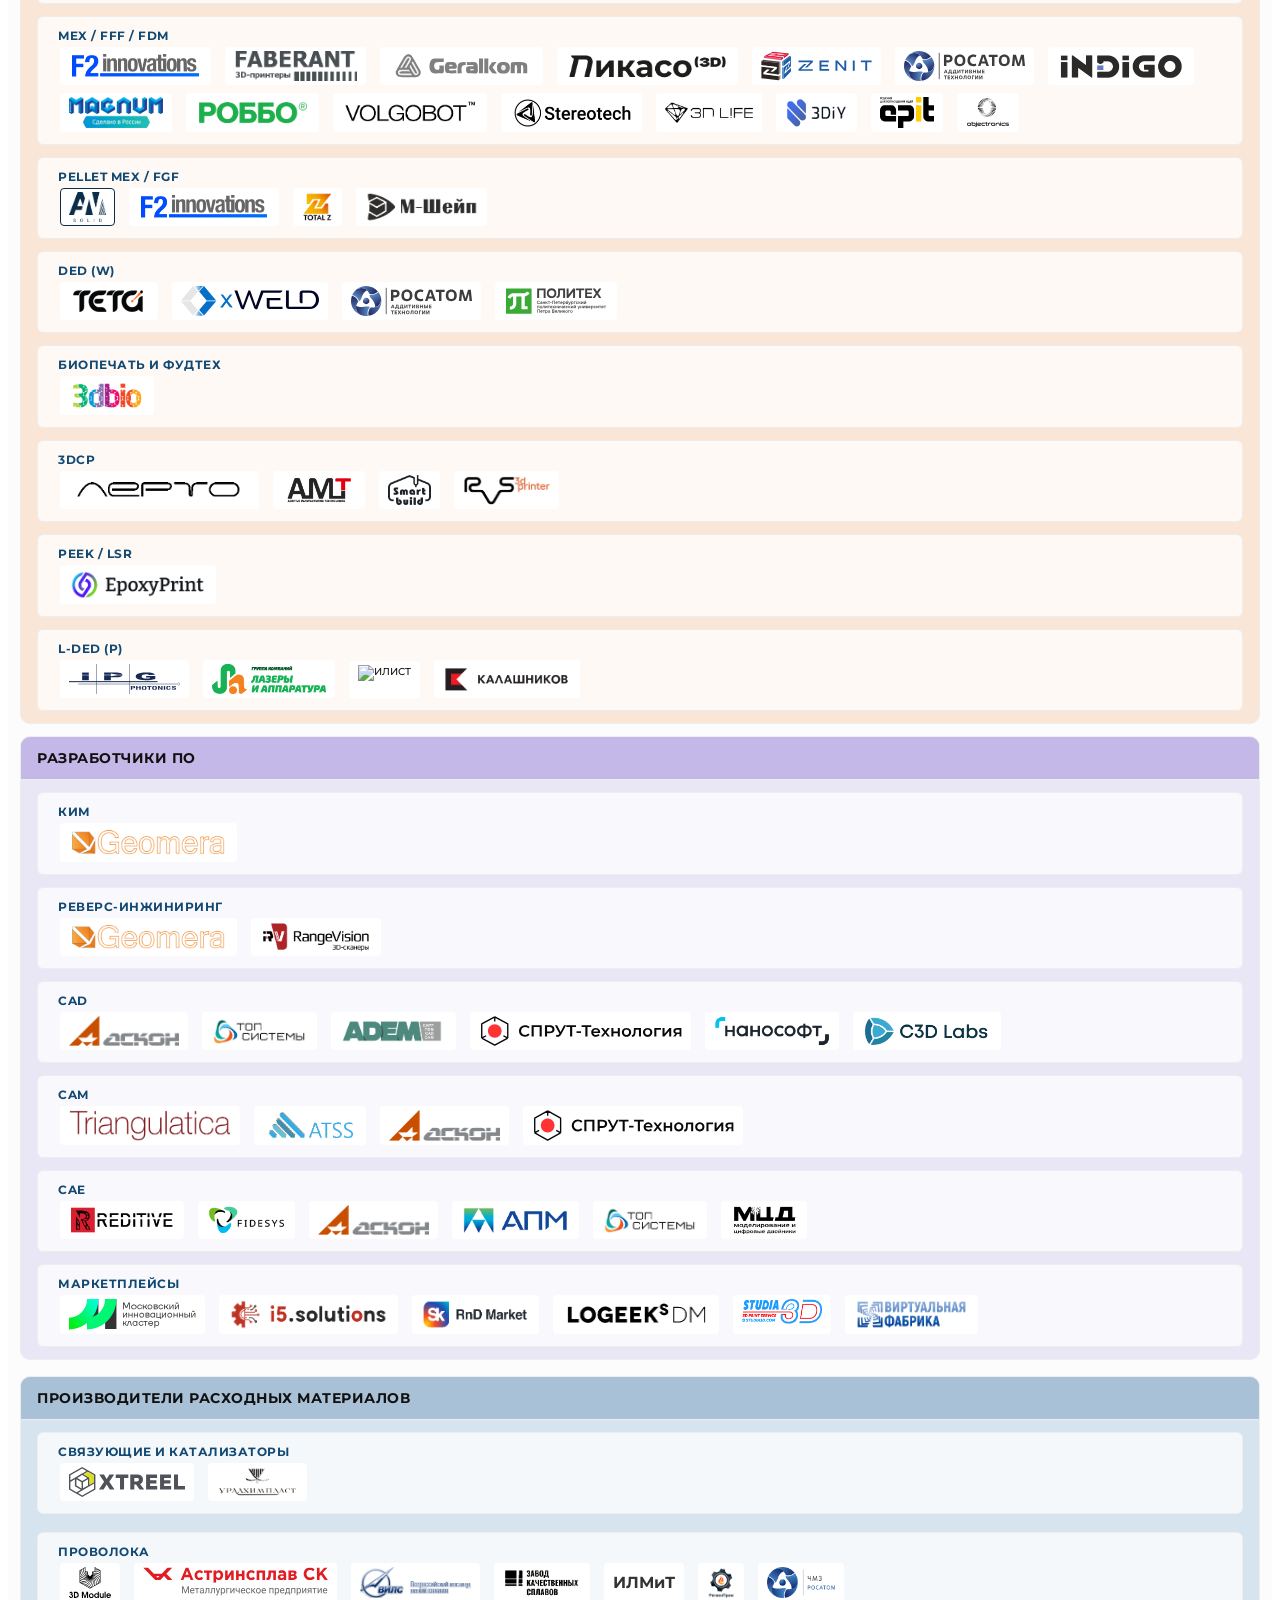
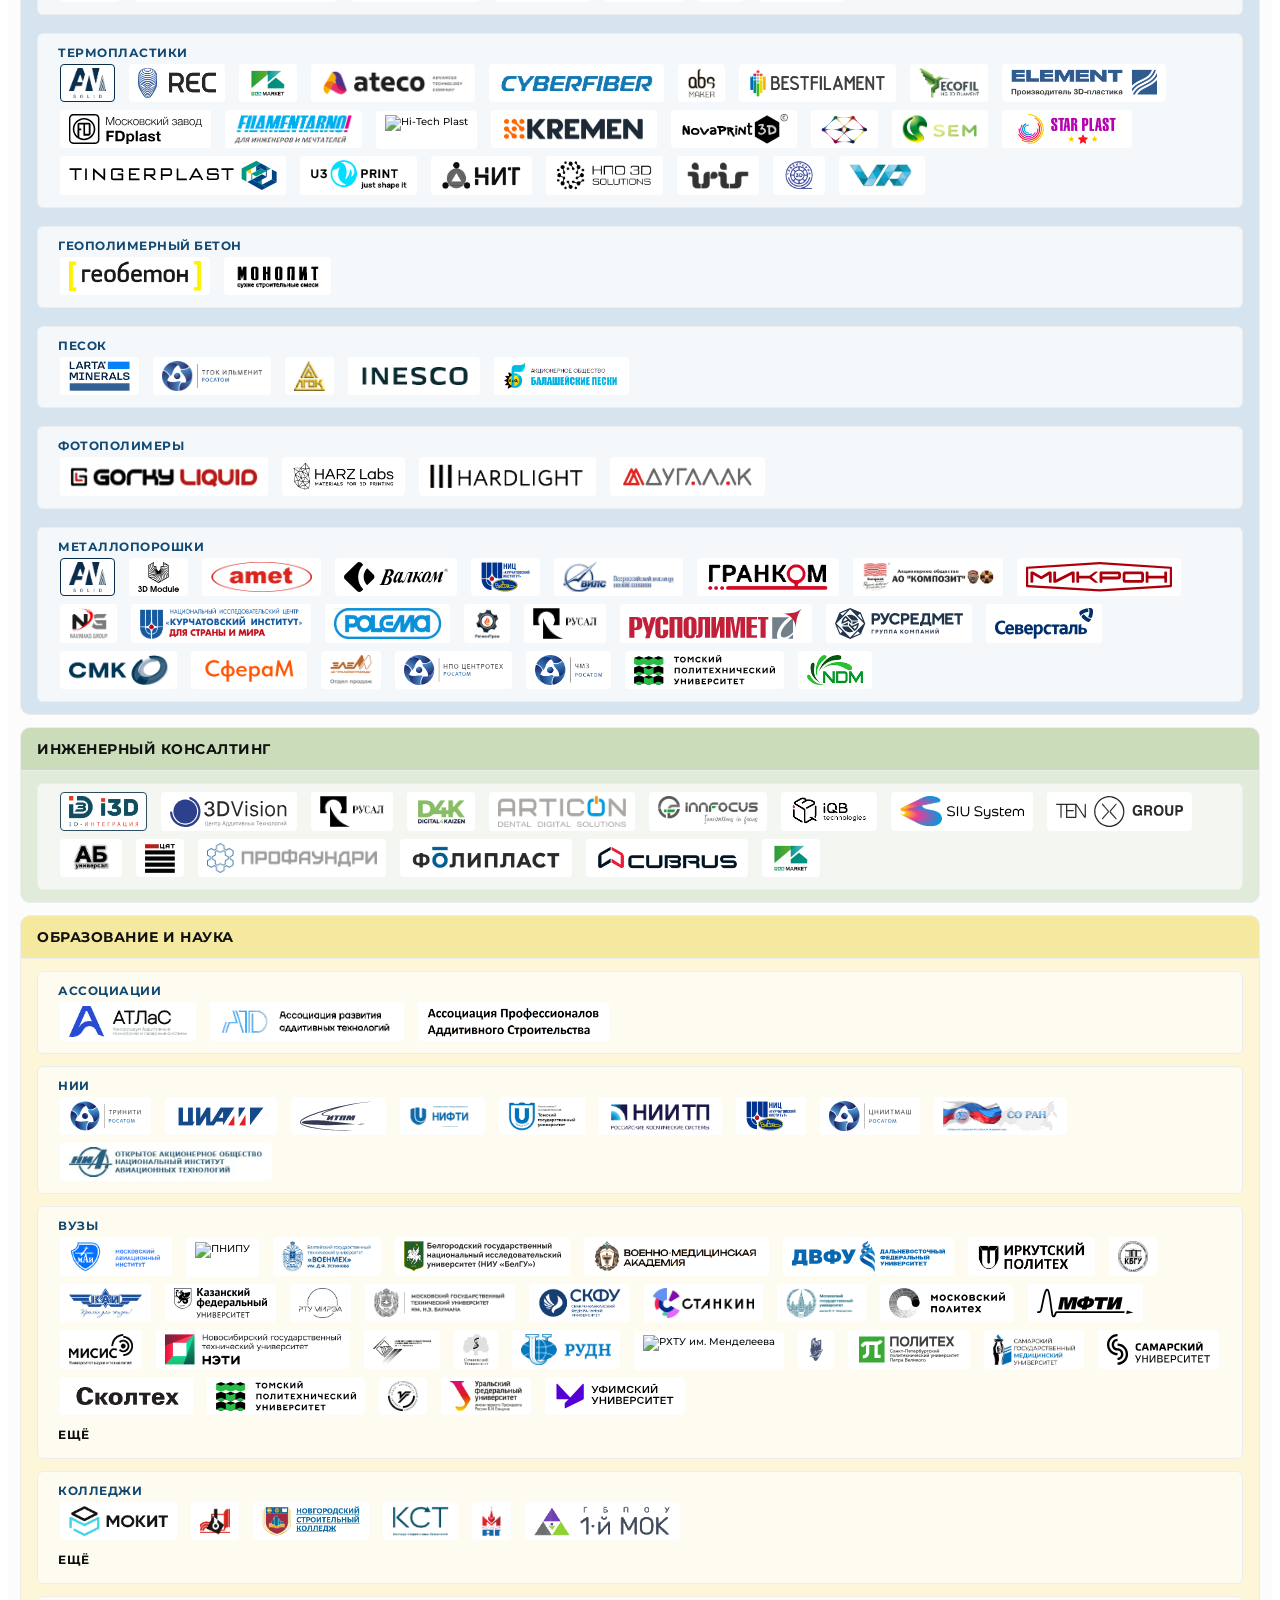
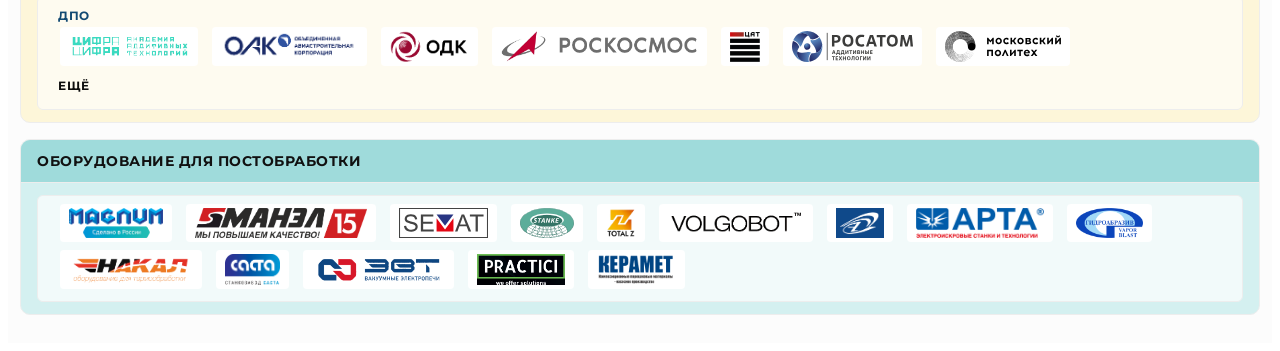
==== commit b56c68cc: "Ecc Market +цап +инж.конс." ====
--- a/index.html
+++ b/index.html
@@ -414,6 +414,7 @@
                                 <a href="https://misis.ru/" target="_blank"><img class="ecs3-tag" alt="НИТУ «МИСиС»" src="https://chuvachello2501.github.io/ecosystem-3/logos/misis.ru.png"/></a>
                                 <a href="https://logika3d.ru/" target="_blank"><img class="ecs3-tag" alt="Логика 3D" src="https://chuvachello2501.github.io/ecosystem-3/logos/logika3d.ru.png"/></a>
                                 <a href="https://foliplast.ru/" target="_blank"><img class="ecs3-tag" alt="Foliplast" src="https://chuvachello2501.github.io/ecosystem-3/logos/logo-foliplast.png"/></a>
+                                <a href="https://eccmarket.ru/services/" target="_blank"><img class="ecs3-tag" alt="Ecc Market" src="https://chuvachello2501.github.io/ecosystem-3/logos/EccMarket.png"/></a>
                             </div>
                             <a class="ecs3-more-label" href="https://industry3d.ru/uslugi-3d-pechati-v-rossii-fermy-cat-mobilnye-kompleksy-i-rynok-additivnyh-servisov/" target="_blank">ещё</a>
                         </div>
@@ -649,6 +650,7 @@
                                 <a href="https://www.profoundry.ru/" target="_blank"><img class="ecs3-tag" alt="ООО «Профаундри»" src="https://chuvachello2501.github.io/ecosystem-3/logos/profoundry.ru.webp"/></a>
                                 <a href="https://foliplast.ru/" target="_blank"><img class="ecs3-tag" alt="Foliplast" src="https://chuvachello2501.github.io/ecosystem-3/logos/logo-foliplast.png"/></a>
                                 <a href=" https://cubrus.ru/" target="_blank"><img class="ecs3-tag" alt="Cubrus" src="https://chuvachello2501.github.io/ecosystem-3/logos/logo_cubrus.png"/></a>
+                                <a href="https://eccmarket.ru/services/" target="_blank"><img class="ecs3-tag" alt="Ecc Market" src="https://chuvachello2501.github.io/ecosystem-3/logos/EccMarket.png"/></a>
                             </div>
                         </div>
                     </div>
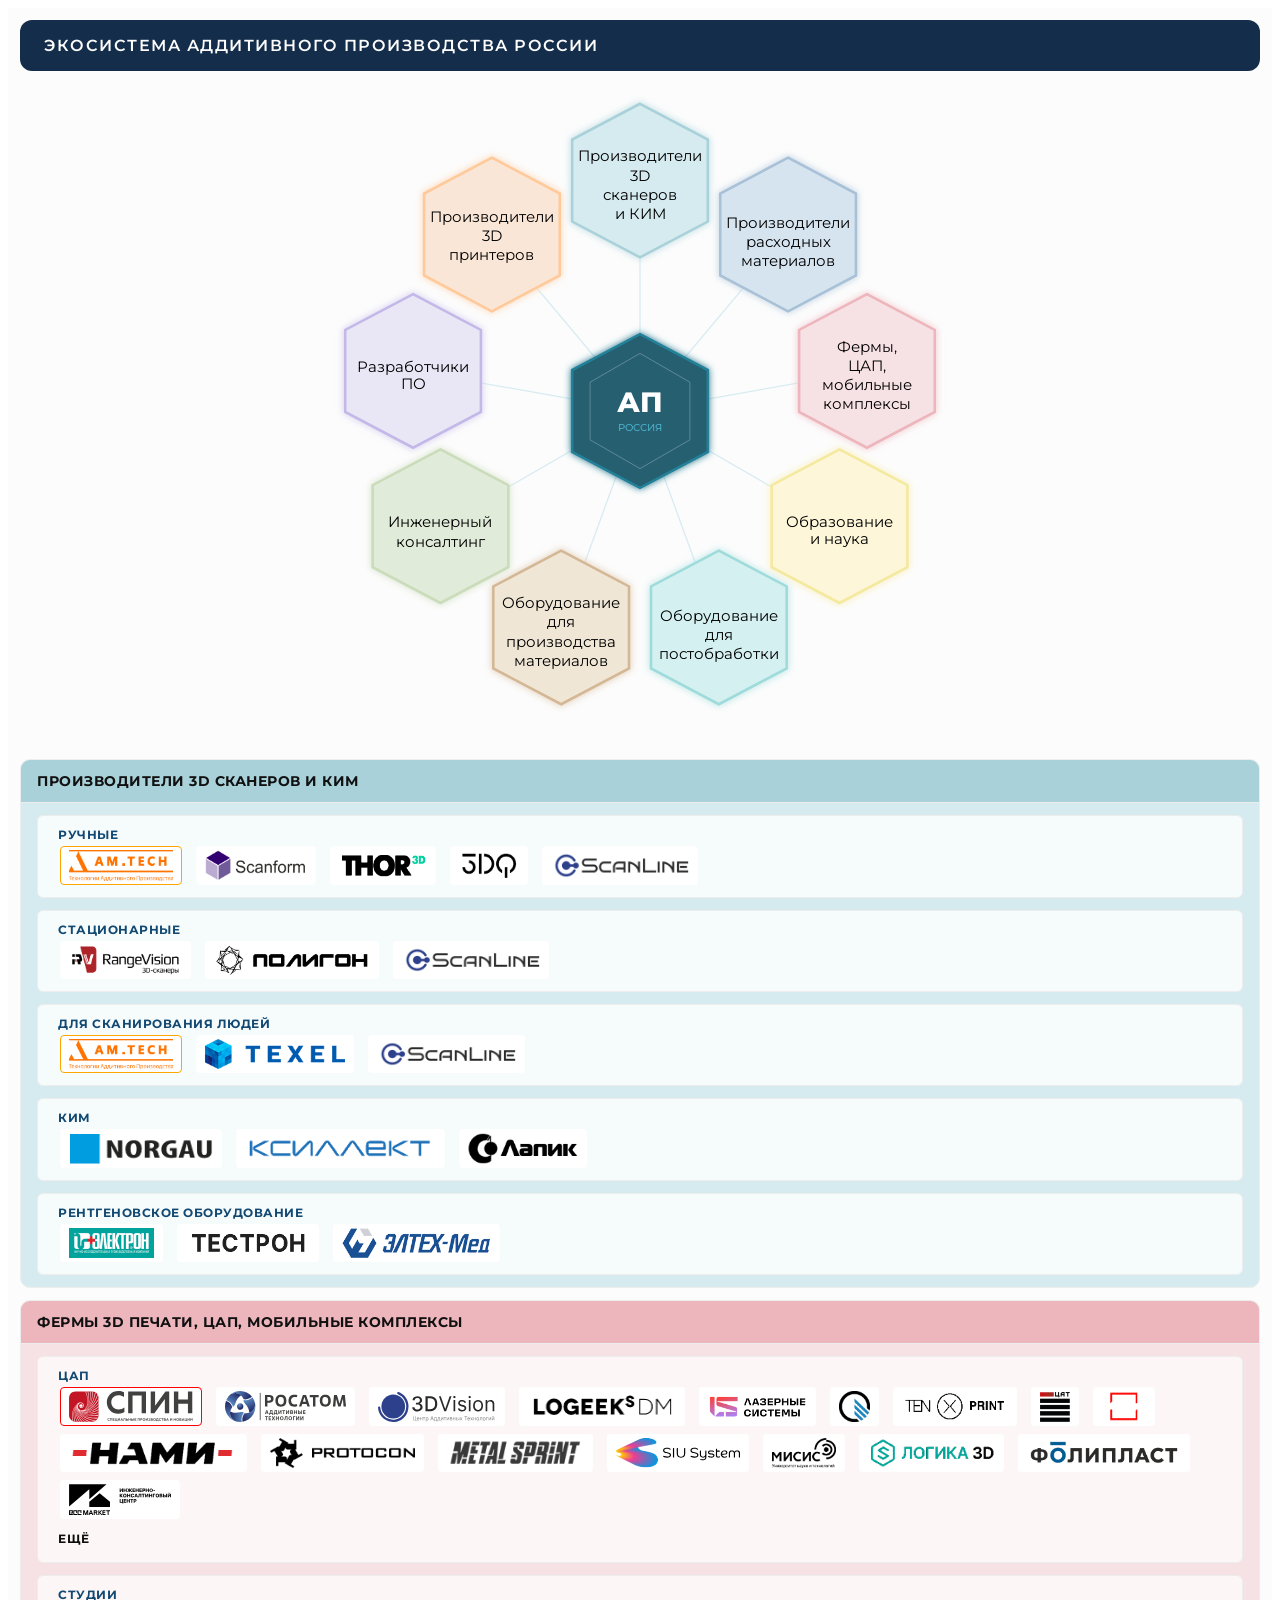
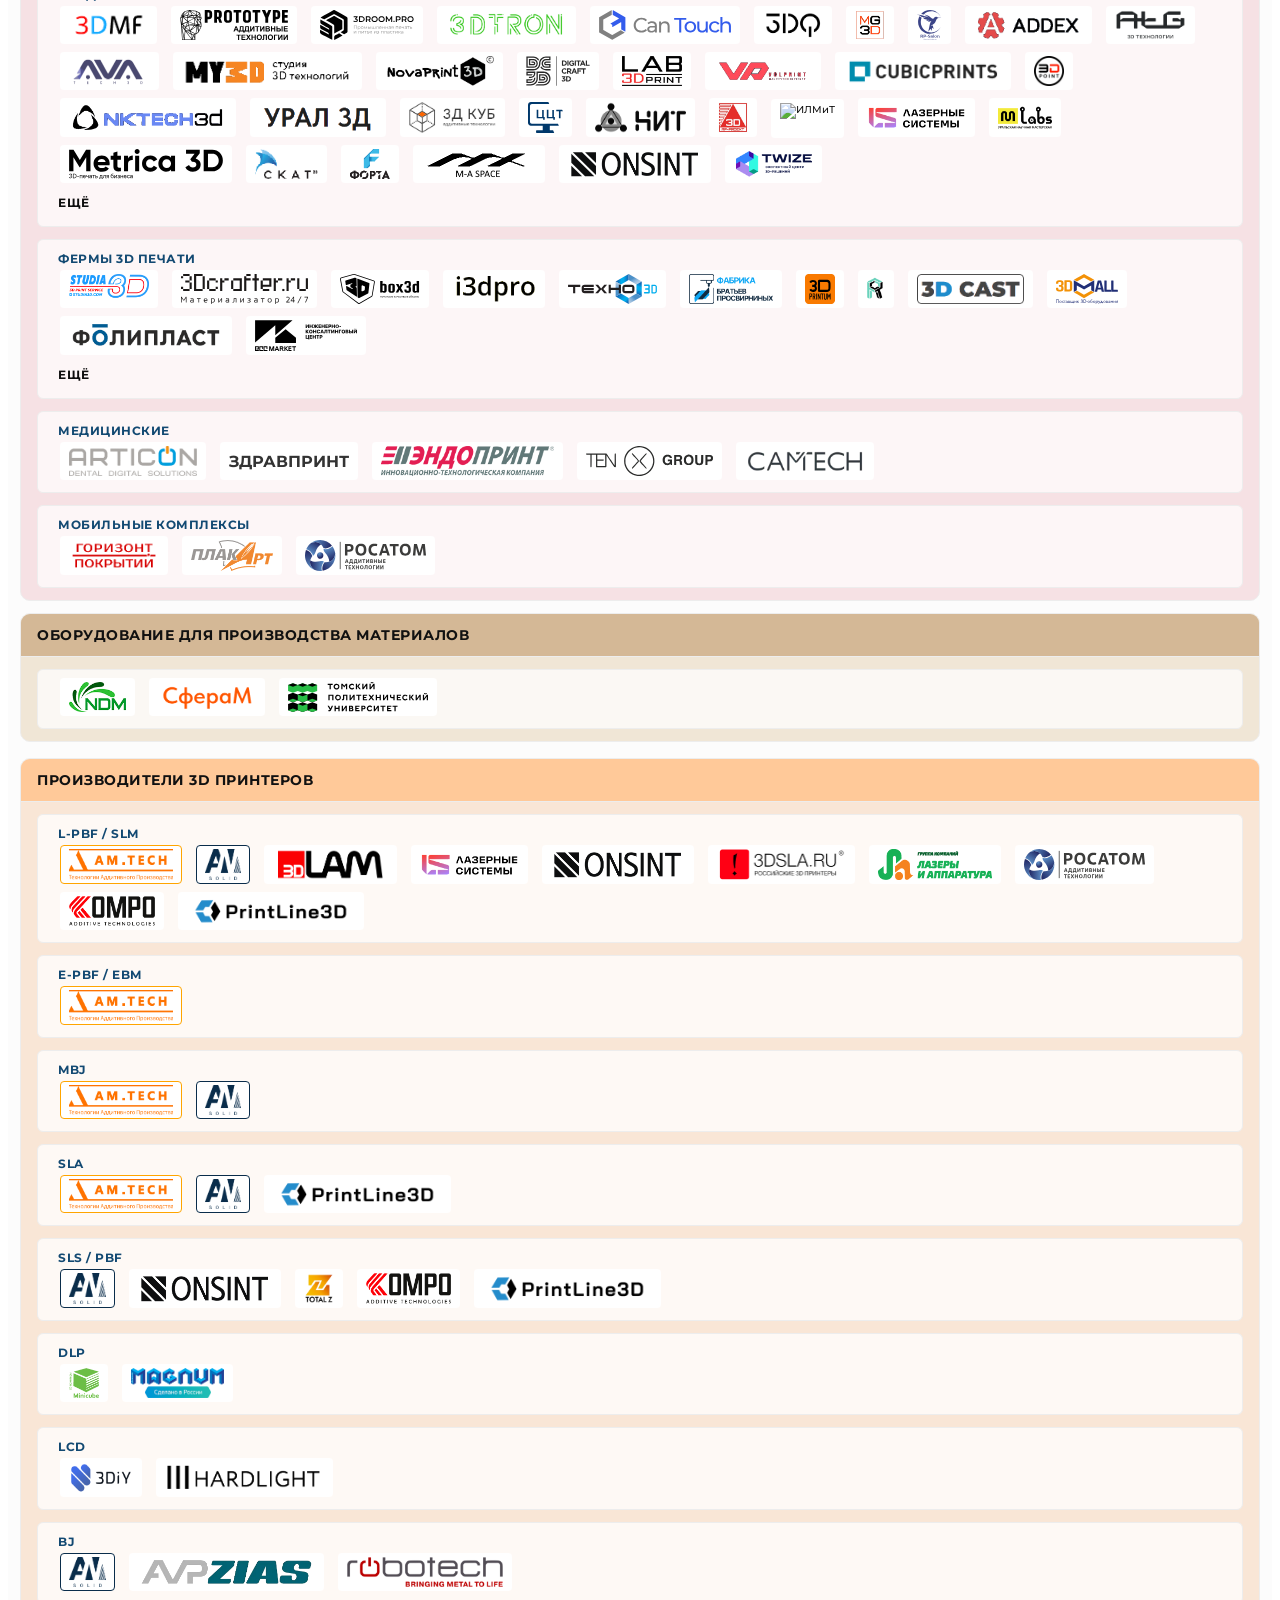
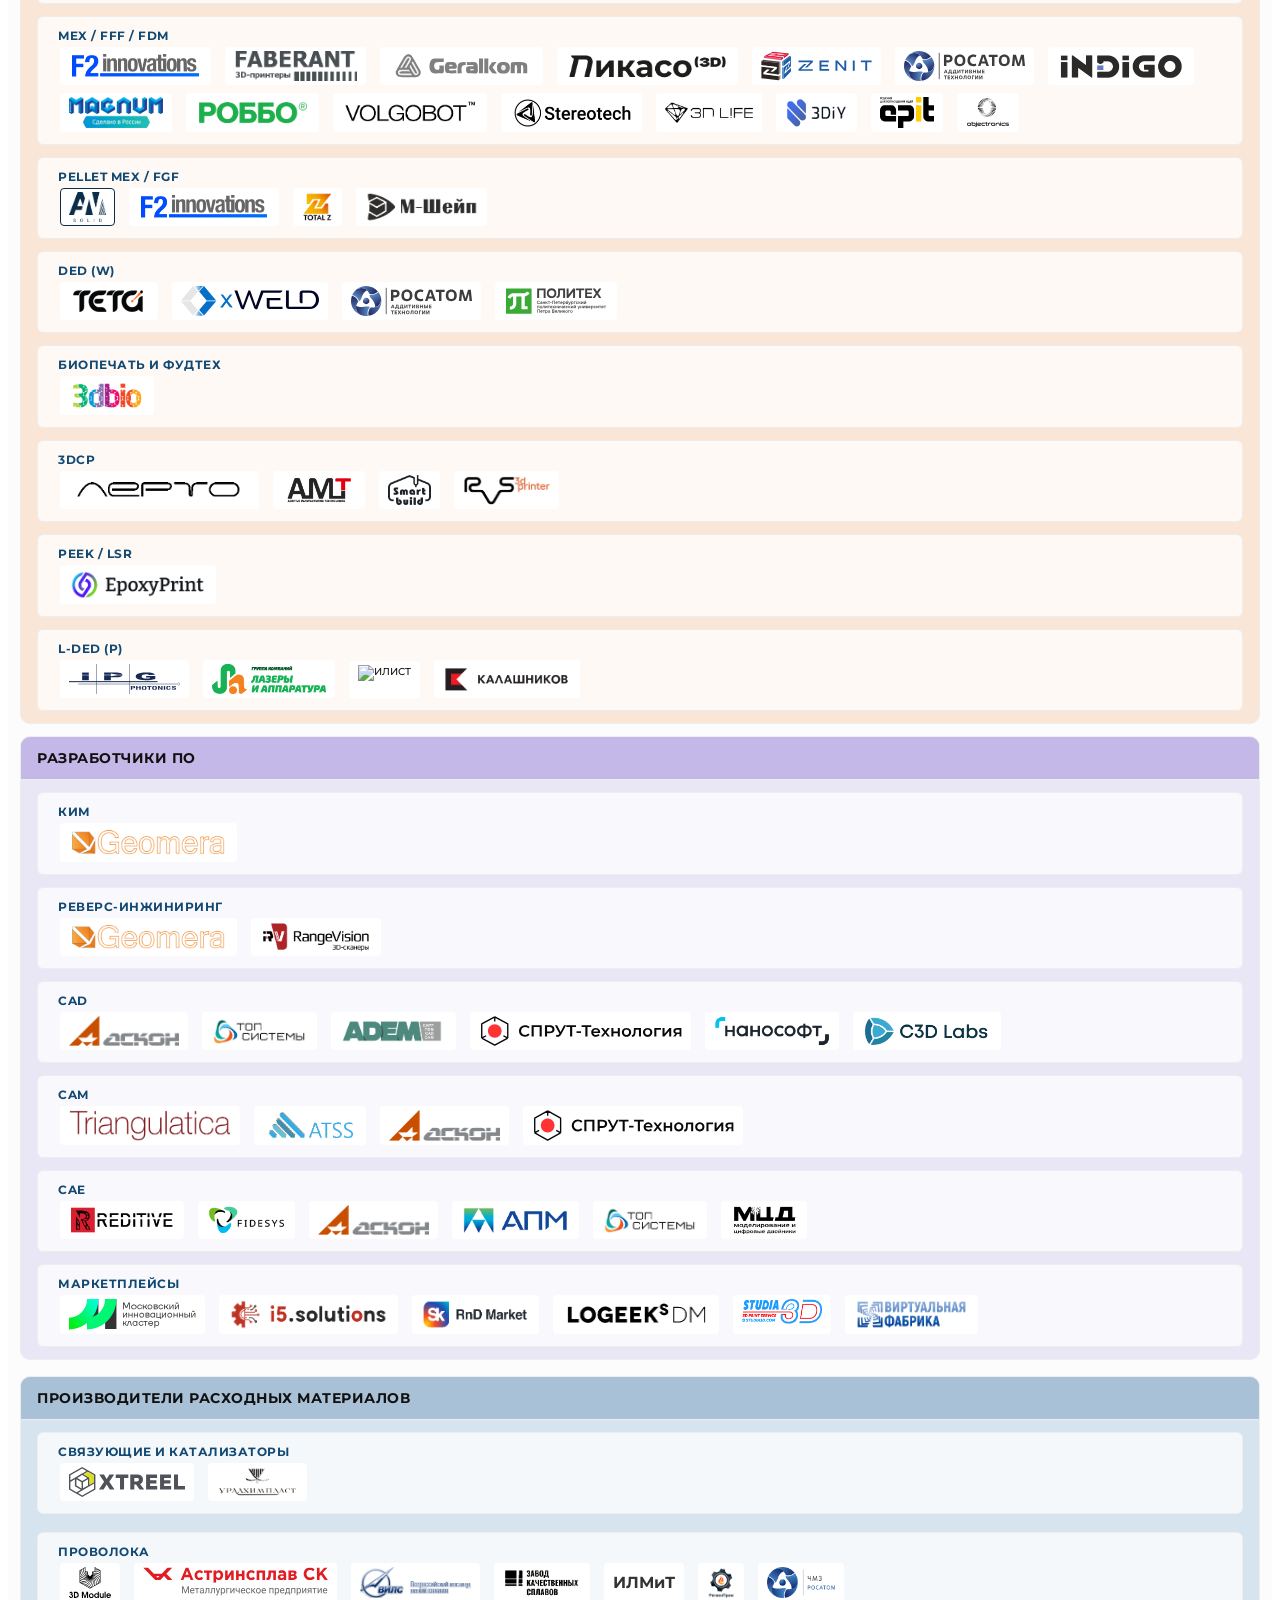
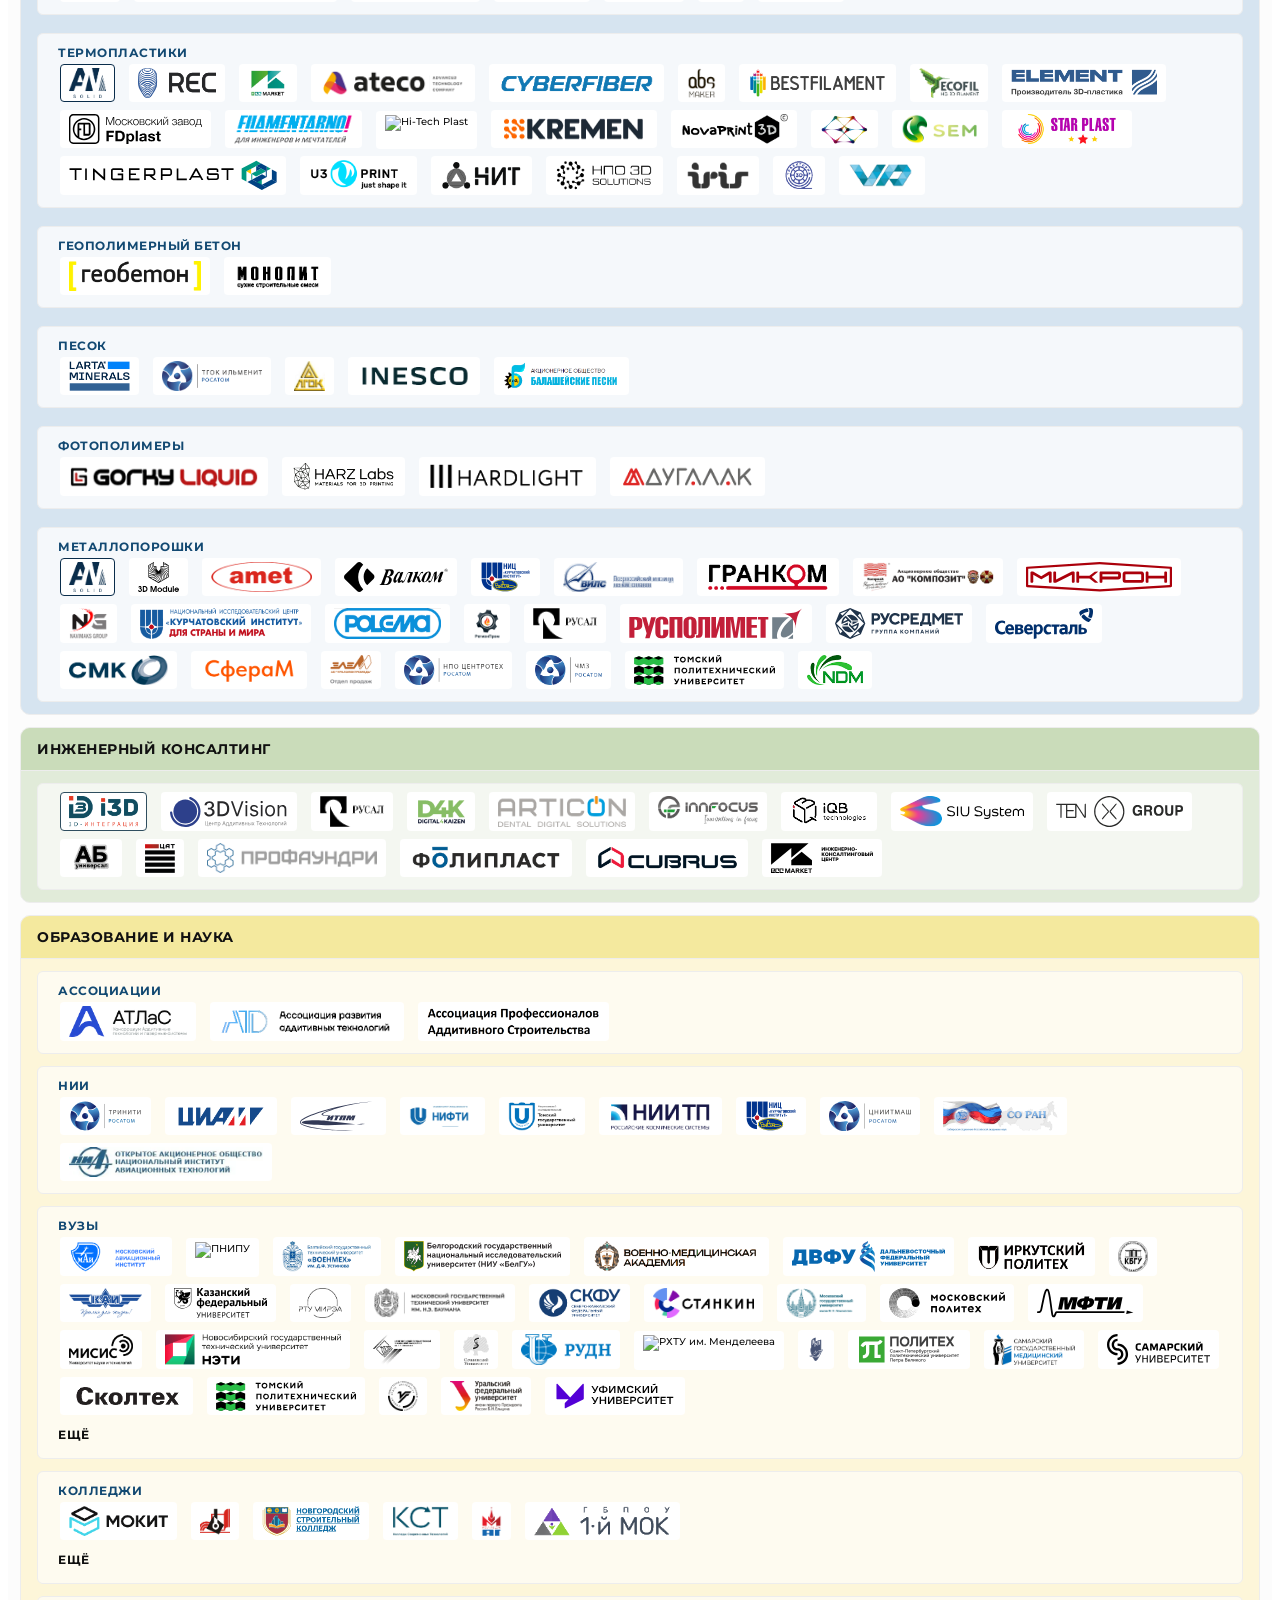
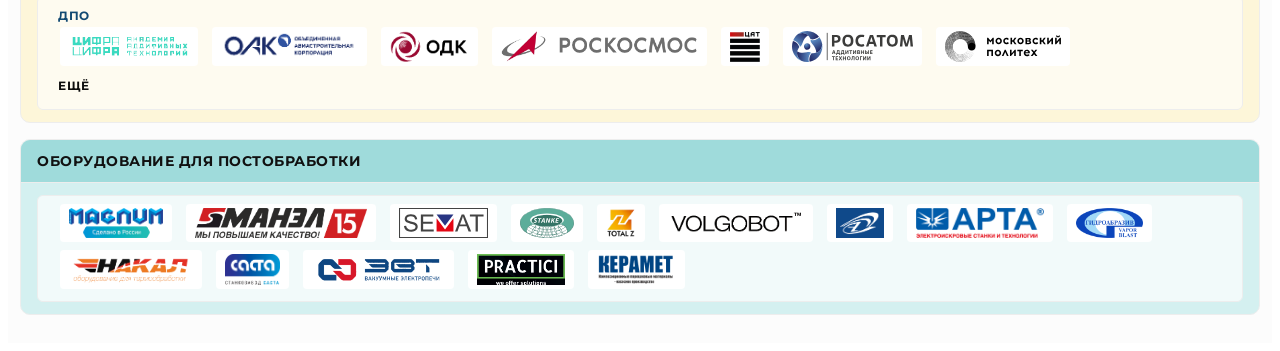
==== commit 07fe03de: "EccMarket diff logo" ====
--- a/index.html
+++ b/index.html
@@ -414,7 +414,7 @@
                                 <a href="https://misis.ru/" target="_blank"><img class="ecs3-tag" alt="НИТУ «МИСиС»" src="https://chuvachello2501.github.io/ecosystem-3/logos/misis.ru.png"/></a>
                                 <a href="https://logika3d.ru/" target="_blank"><img class="ecs3-tag" alt="Логика 3D" src="https://chuvachello2501.github.io/ecosystem-3/logos/logika3d.ru.png"/></a>
                                 <a href="https://foliplast.ru/" target="_blank"><img class="ecs3-tag" alt="Foliplast" src="https://chuvachello2501.github.io/ecosystem-3/logos/logo-foliplast.png"/></a>
-                                <a href="https://eccmarket.ru/services/" target="_blank"><img class="ecs3-tag" alt="Ecc Market" src="https://chuvachello2501.github.io/ecosystem-3/logos/EccMarket.png"/></a>
+                                <a href="https://eccmarket.ru/services/" target="_blank"><img class="ecs3-tag" alt="Ecc Market" src="https://chuvachello2501.github.io/ecosystem-3/logos/EccMarketConsulting.svg"/></a>
                             </div>
                             <a class="ecs3-more-label" href="https://industry3d.ru/uslugi-3d-pechati-v-rossii-fermy-cat-mobilnye-kompleksy-i-rynok-additivnyh-servisov/" target="_blank">ещё</a>
                         </div>
@@ -471,6 +471,7 @@
                                 <a href="https://3dcast.ru/" target="_blank"><img class="ecs3-tag" alt="3Dcast" src="https://chuvachello2501.github.io/ecosystem-3/logos/3dcast.ru.png"/></a>
                                 <a href="https://3d-m.ru/" target="_blank"><img class="ecs3-tag" alt="3Dmall" src="https://chuvachello2501.github.io/ecosystem-3/logos/3d-m.ru.svg"/></a>
                                 <a href="https://foliplast.ru/" target="_blank"><img class="ecs3-tag" alt="Foliplast" src="https://chuvachello2501.github.io/ecosystem-3/logos/logo-foliplast.png"/></a>
+                                <a href="https://eccmarket.ru/services/" target="_blank"><img class="ecs3-tag" alt="Ecc Market" src="https://chuvachello2501.github.io/ecosystem-3/logos/EccMarketConsulting.svg"/></a>
                             </div>
                             <a class="ecs3-more-label" href="https://industry3d.ru/uslugi-3d-pechati-v-rossii-fermy-cat-mobilnye-kompleksy-i-rynok-additivnyh-servisov/" target="_blank">ещё</a>
                         </div>
@@ -650,7 +651,7 @@
                                 <a href="https://www.profoundry.ru/" target="_blank"><img class="ecs3-tag" alt="ООО «Профаундри»" src="https://chuvachello2501.github.io/ecosystem-3/logos/profoundry.ru.webp"/></a>
                                 <a href="https://foliplast.ru/" target="_blank"><img class="ecs3-tag" alt="Foliplast" src="https://chuvachello2501.github.io/ecosystem-3/logos/logo-foliplast.png"/></a>
                                 <a href=" https://cubrus.ru/" target="_blank"><img class="ecs3-tag" alt="Cubrus" src="https://chuvachello2501.github.io/ecosystem-3/logos/logo_cubrus.png"/></a>
-                                <a href="https://eccmarket.ru/services/" target="_blank"><img class="ecs3-tag" alt="Ecc Market" src="https://chuvachello2501.github.io/ecosystem-3/logos/EccMarket.png"/></a>
+                                <a href="https://eccmarket.ru/services/" target="_blank"><img class="ecs3-tag" alt="Ecc Market" src="https://chuvachello2501.github.io/ecosystem-3/logos/EccMarketConsulting.svg"/></a>
                             </div>
                         </div>
                     </div>
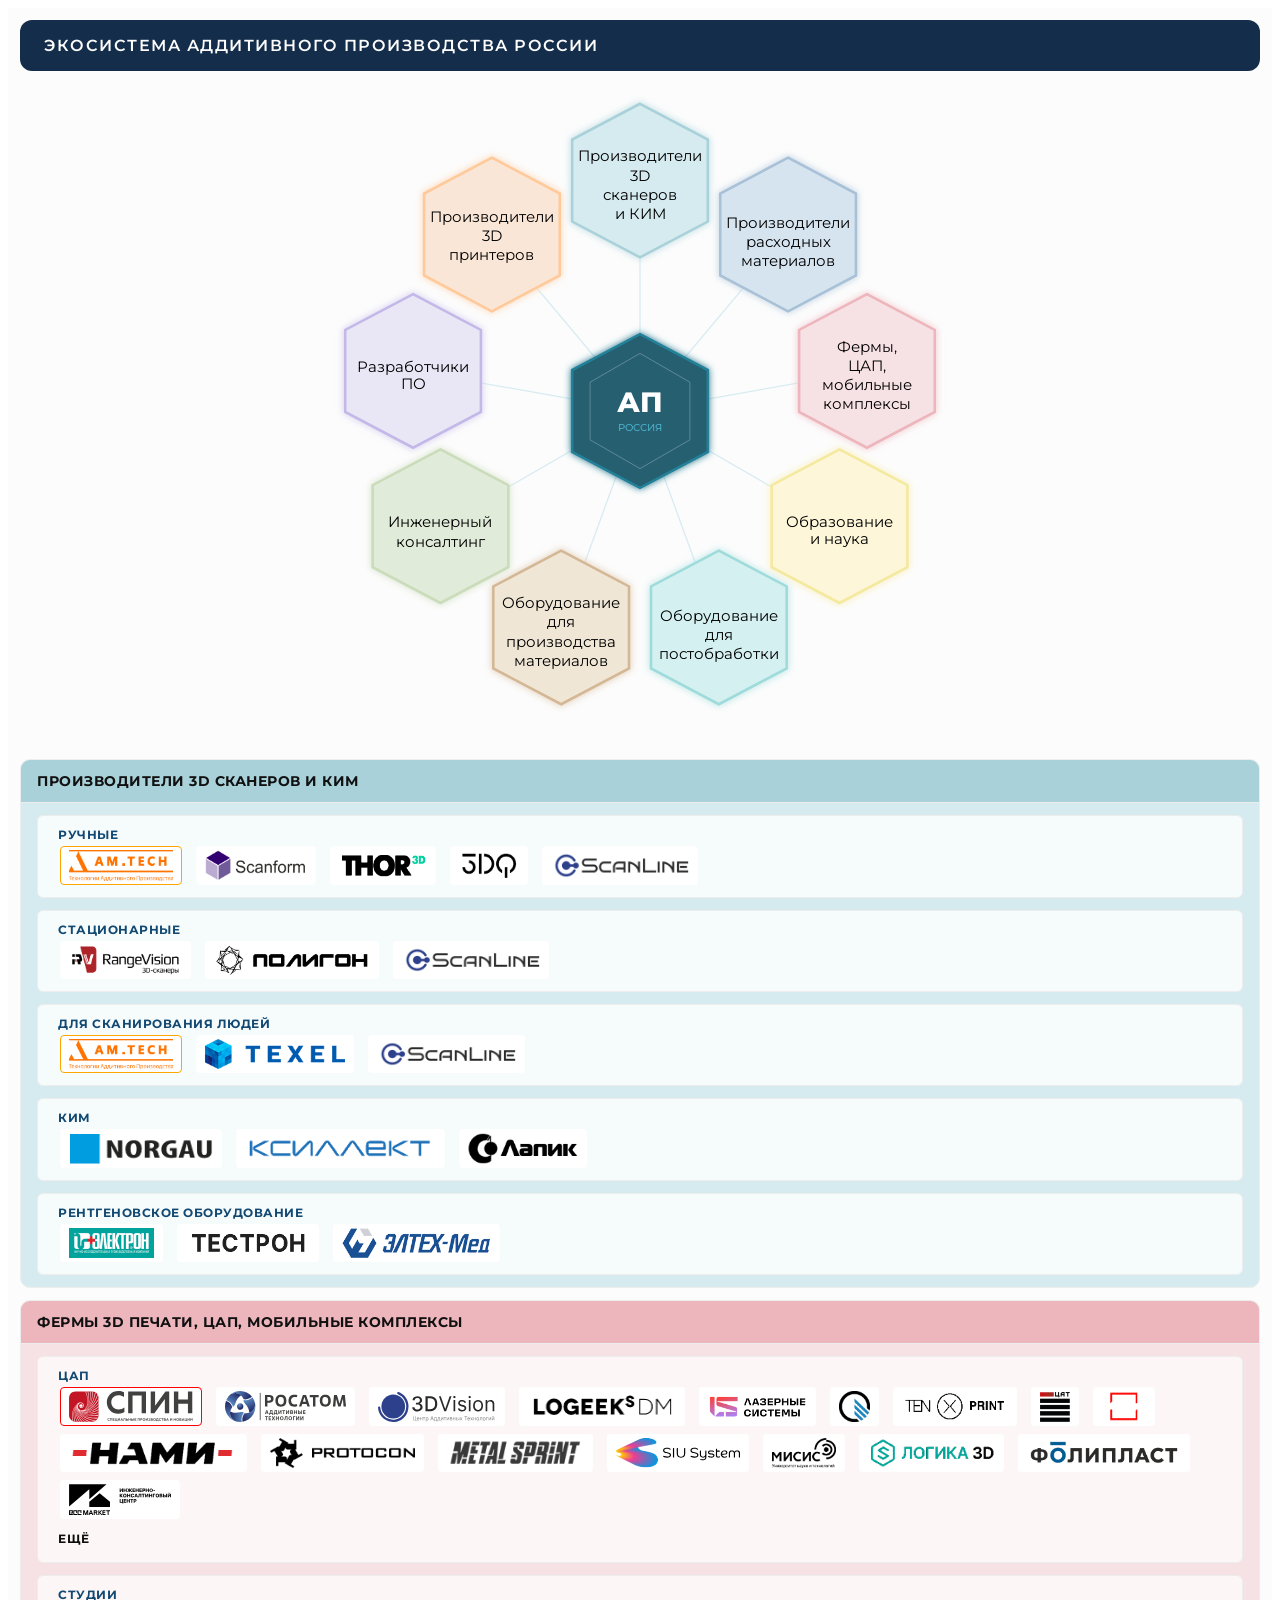
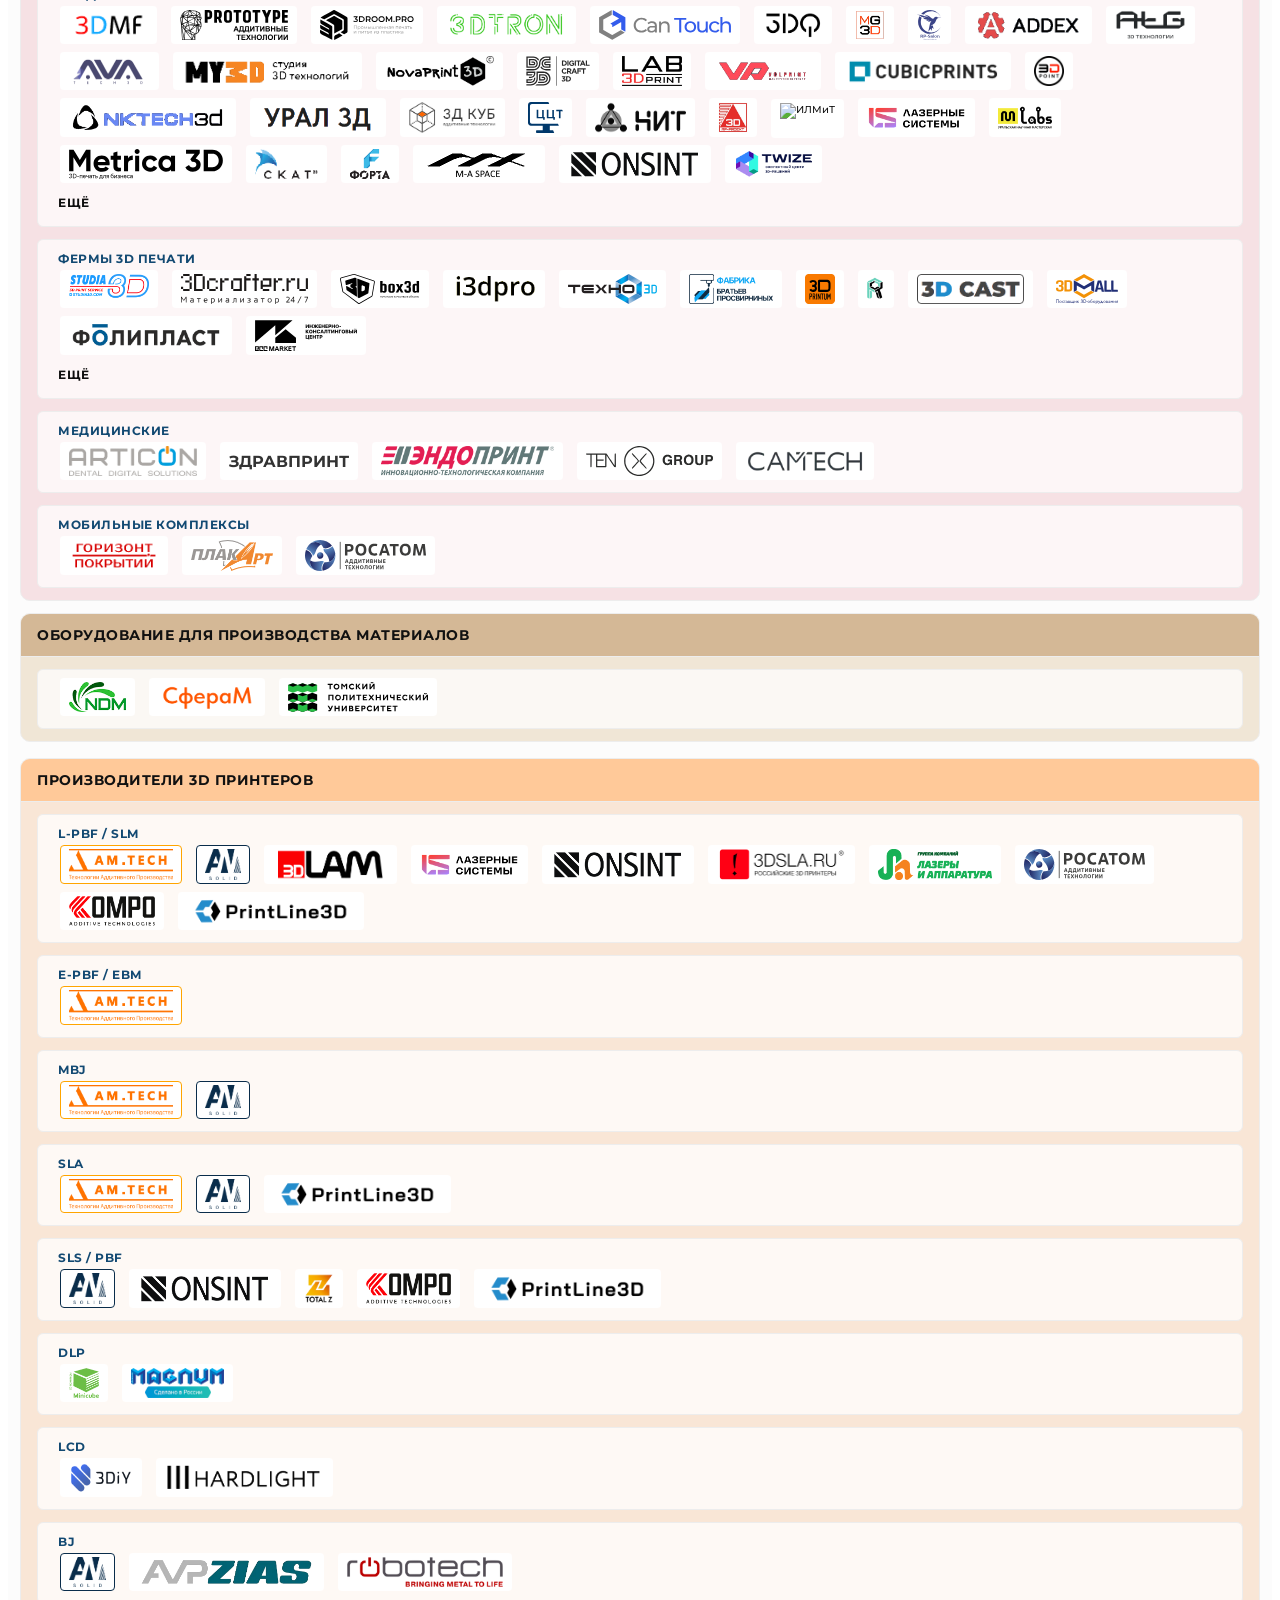
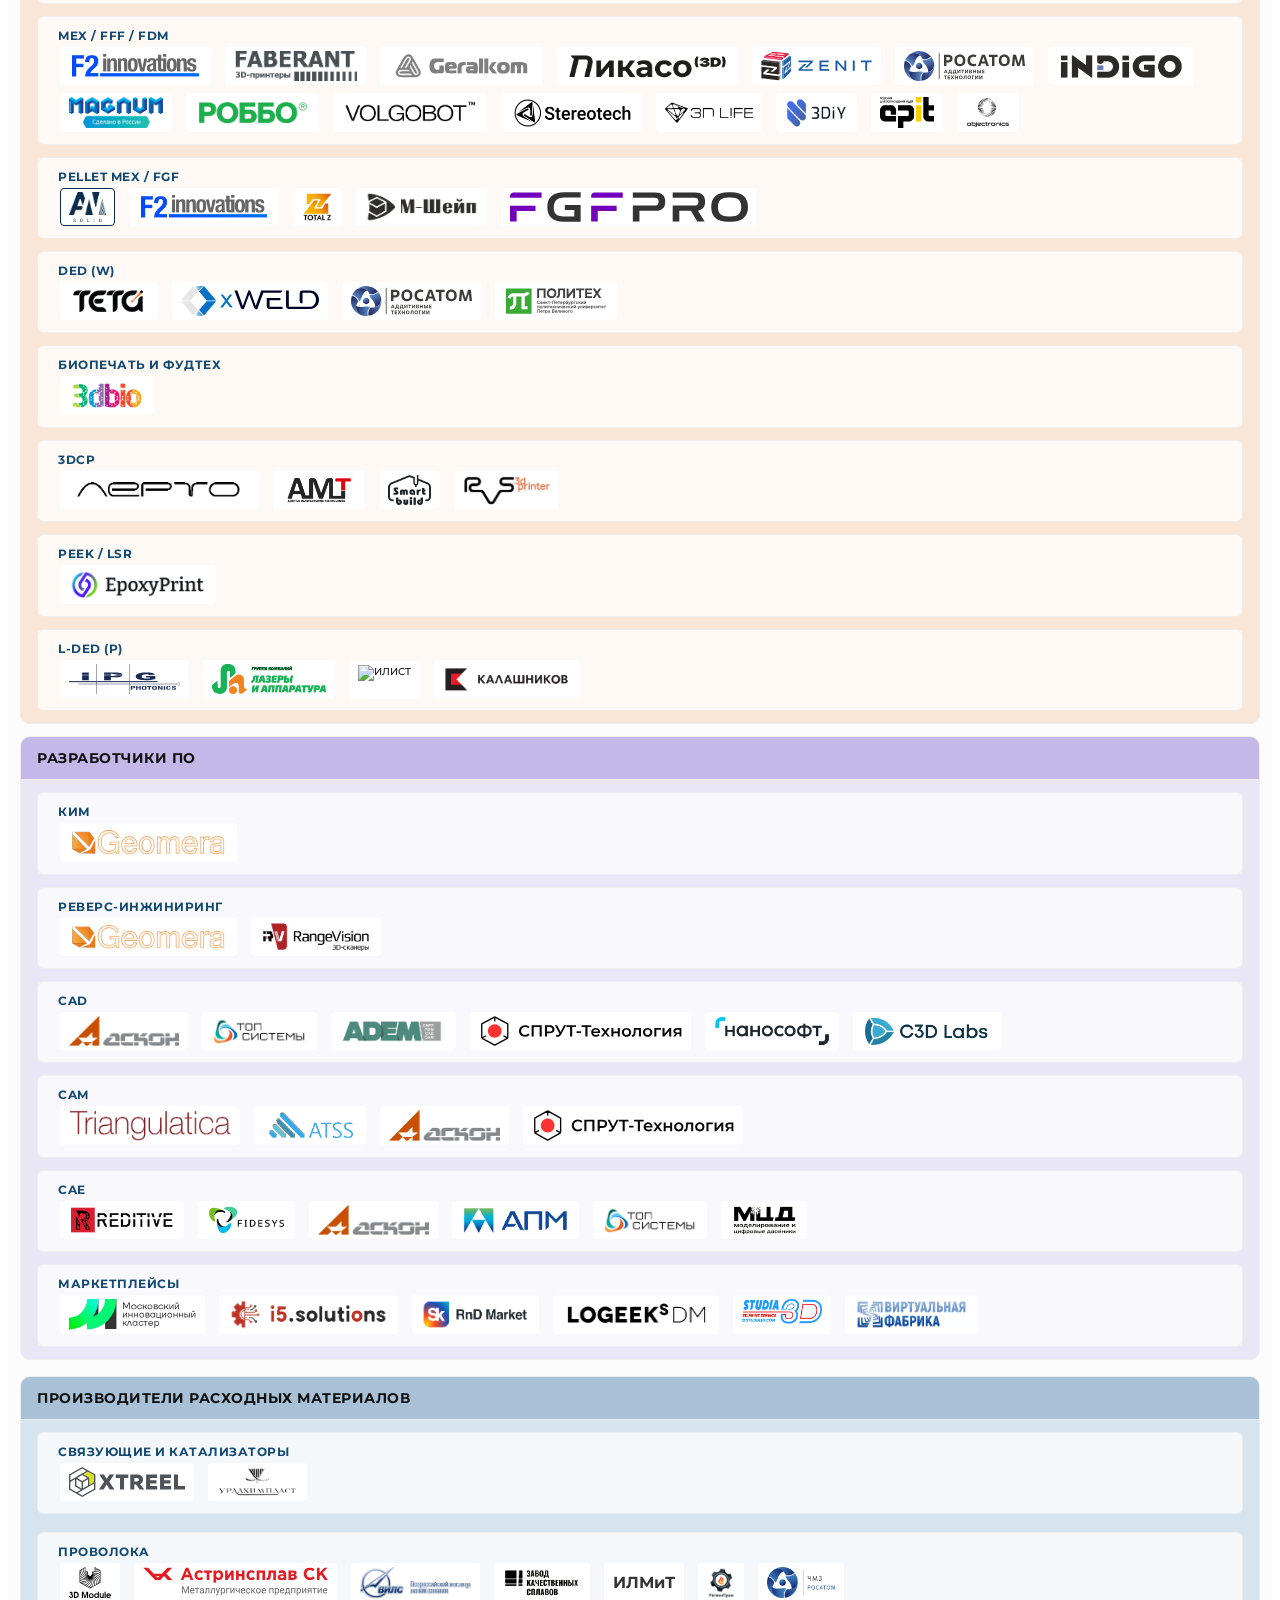
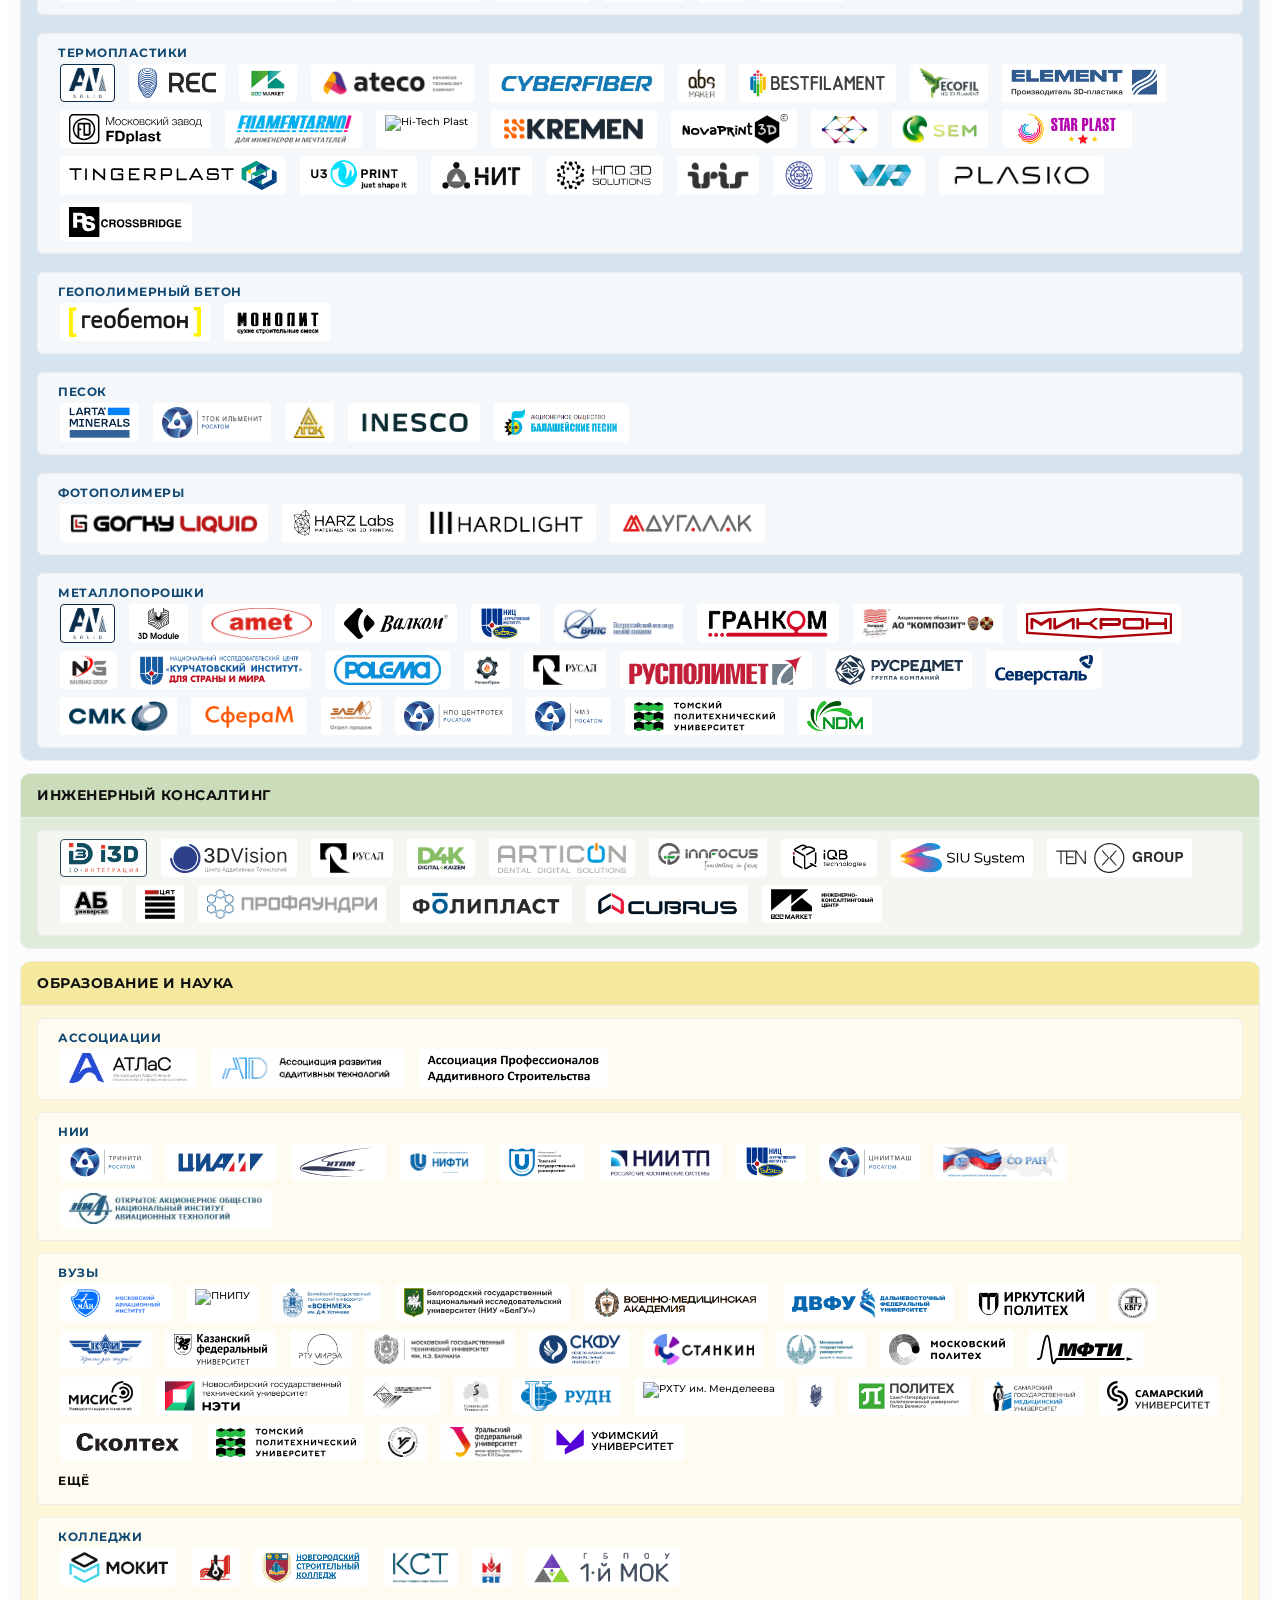
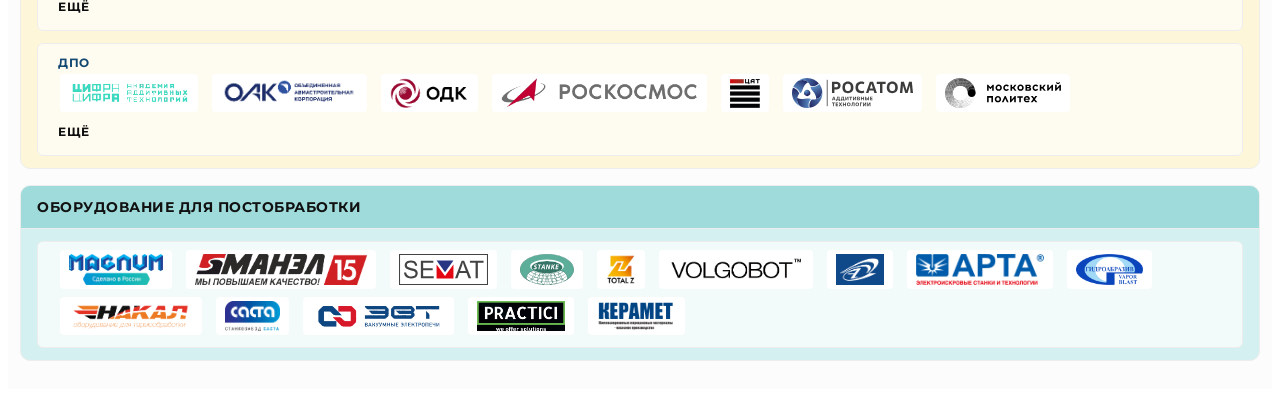
==== commit 0ba26fca: "+3 companies" ====
--- a/index.html
+++ b/index.html
@@ -126,6 +126,7 @@
                                 <a href="https://f2innovations.ru/" target="_blank"><img class="ecs3-tag" alt="F2 innovations" src="https://chuvachello2501.github.io/ecosystem-3/logos/f2innovations.ru.png"/></a>
                                 <a href="https://totalz.ru/" target="_blank"><img class="ecs3-tag" alt="TotalZ" src="https://chuvachello2501.github.io/ecosystem-3/logos/totalz.ru.png"/></a>
                                 <a href="https://mshape.ru" target="_blank"><img class="ecs3-tag" alt="m-shape" src="https://chuvachello2501.github.io/ecosystem-3/logos/mshape.ru.png"/></a>
+                                <a href="https://fgf.pro/" target="_blank"><img class="ecs3-tag" alt="FgfPro" src="https://chuvachello2501.github.io/ecosystem-3/logos/fgfpro.svg"/></a>
                             </div>
                         </div>
                         <div class="ecs3-subcategory ecs3-subcategory-3dprinters">
@@ -568,6 +569,8 @@
                                     <a href="https://plastic3d.pro/" target="_blank"><img class="ecs3-tag" alt="ПолиИмпэкс" src="https://chuvachello2501.github.io/ecosystem-3/logos/plastic3d.pro.png"/></a>
                                     <a href="https://tr3d.ru/" target="_blank"><img class="ecs3-tag" alt="Траектория 3Д" src="https://chuvachello2501.github.io/ecosystem-3/logos/tr3d.ru.png"/></a>
                                     <a href="https://volprint.shop/" target="_blank"><img class="ecs3-tag" alt="Волпринт" src="https://chuvachello2501.github.io/ecosystem-3/logos/volprint.shop.png"/></a>
+                                    <a href="https://plasko.ru/" target="_blank"><img class="ecs3-tag" alt="Plasko" src="https://chuvachello2501.github.io/ecosystem-3/logos/plasko.png"/></a>
+                                    <a href="https://crossbridge.ru/" target="_blank"><img class="ecs3-tag" alt="" src="https://chuvachello2501.github.io/ecosystem-3/logos/RSCROSSBRIDGE_1.svg"/></a>
                                 </div>
                             </div>
                             <div class="ecs3-subcategory ecs3-subcategory-materials">
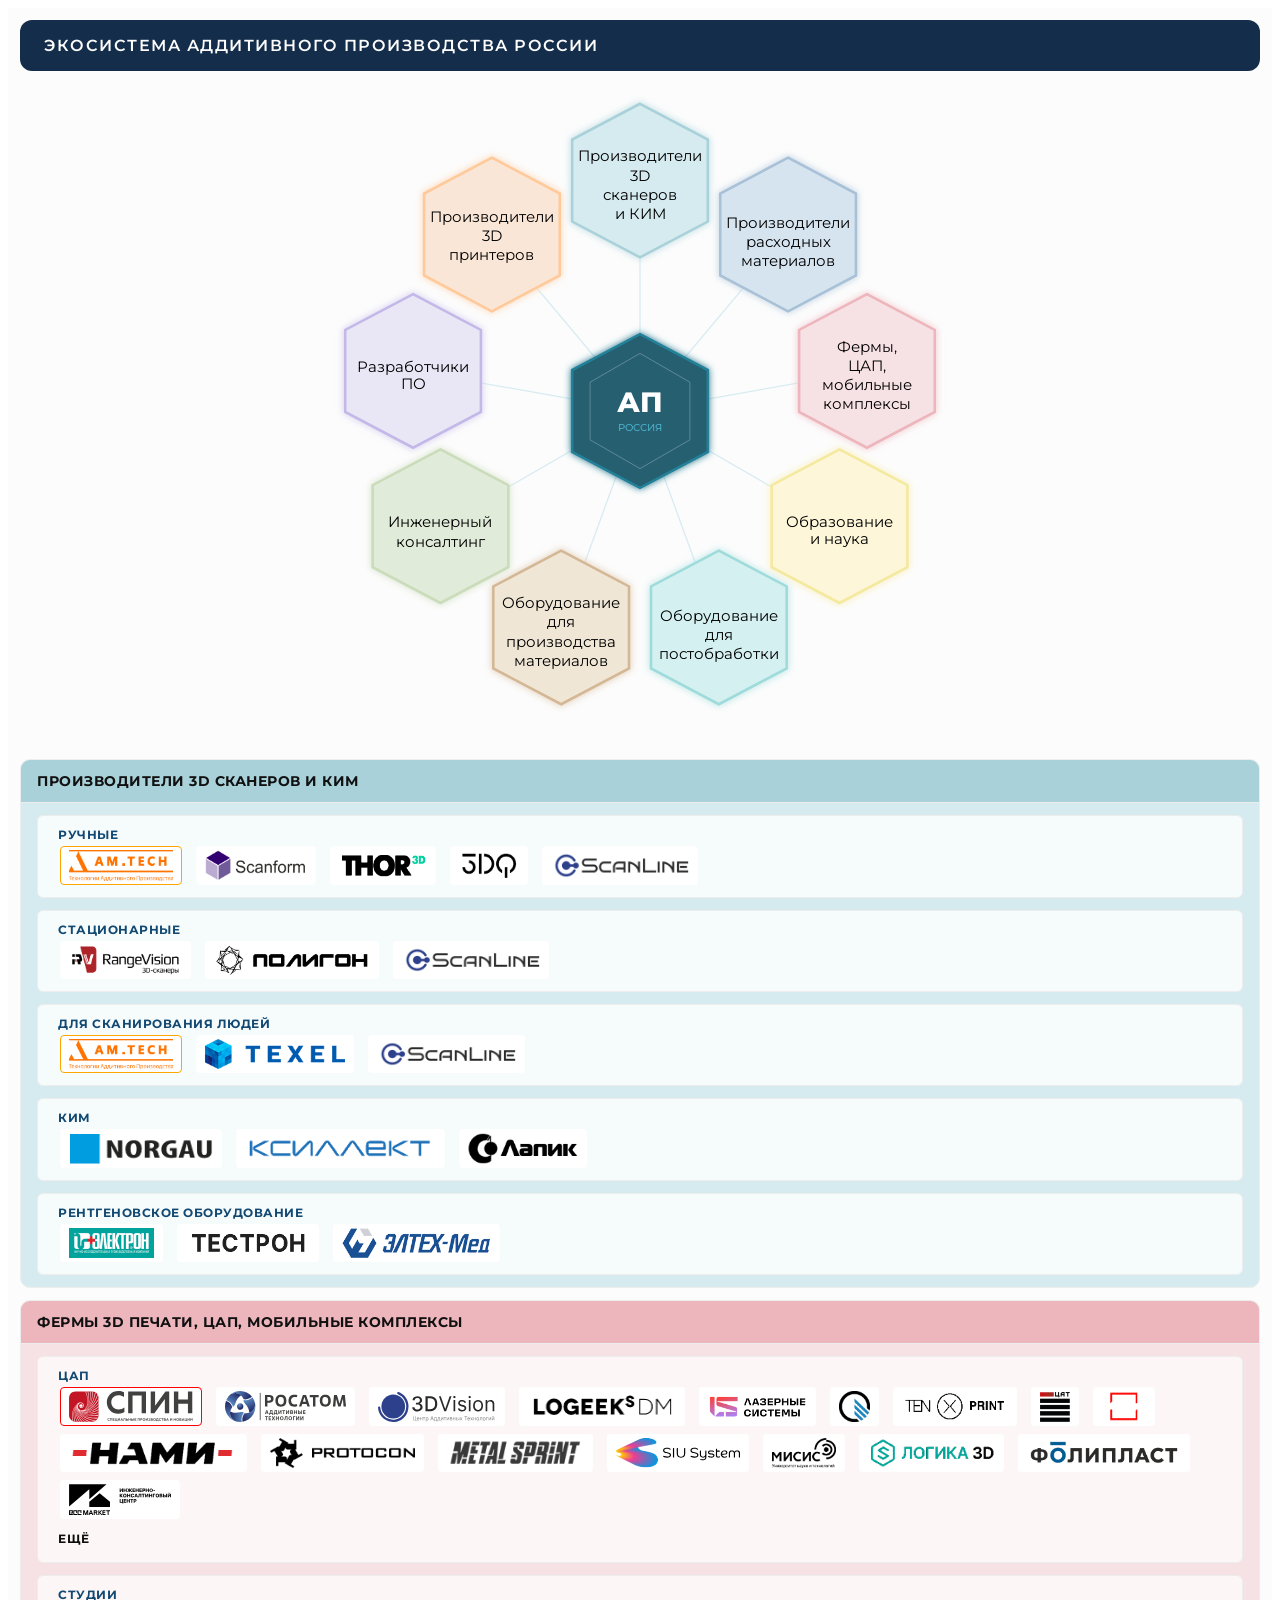
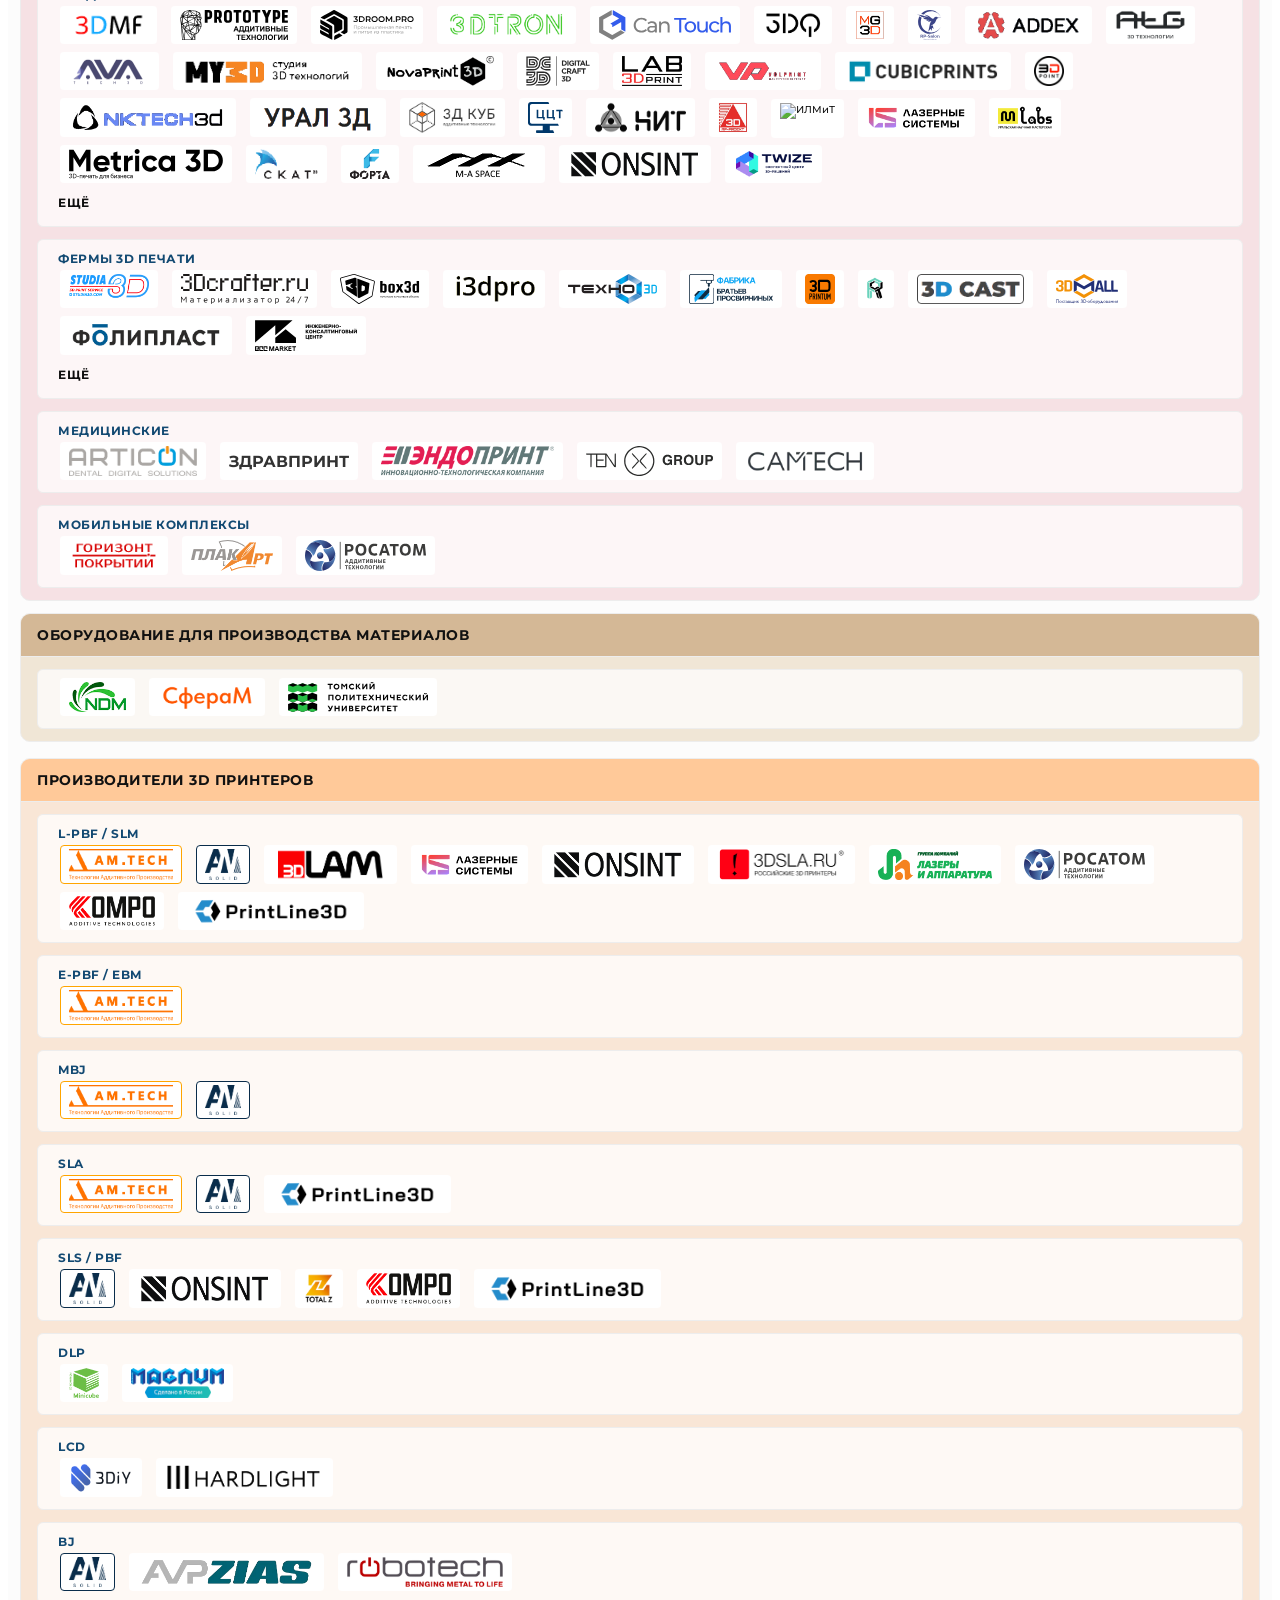
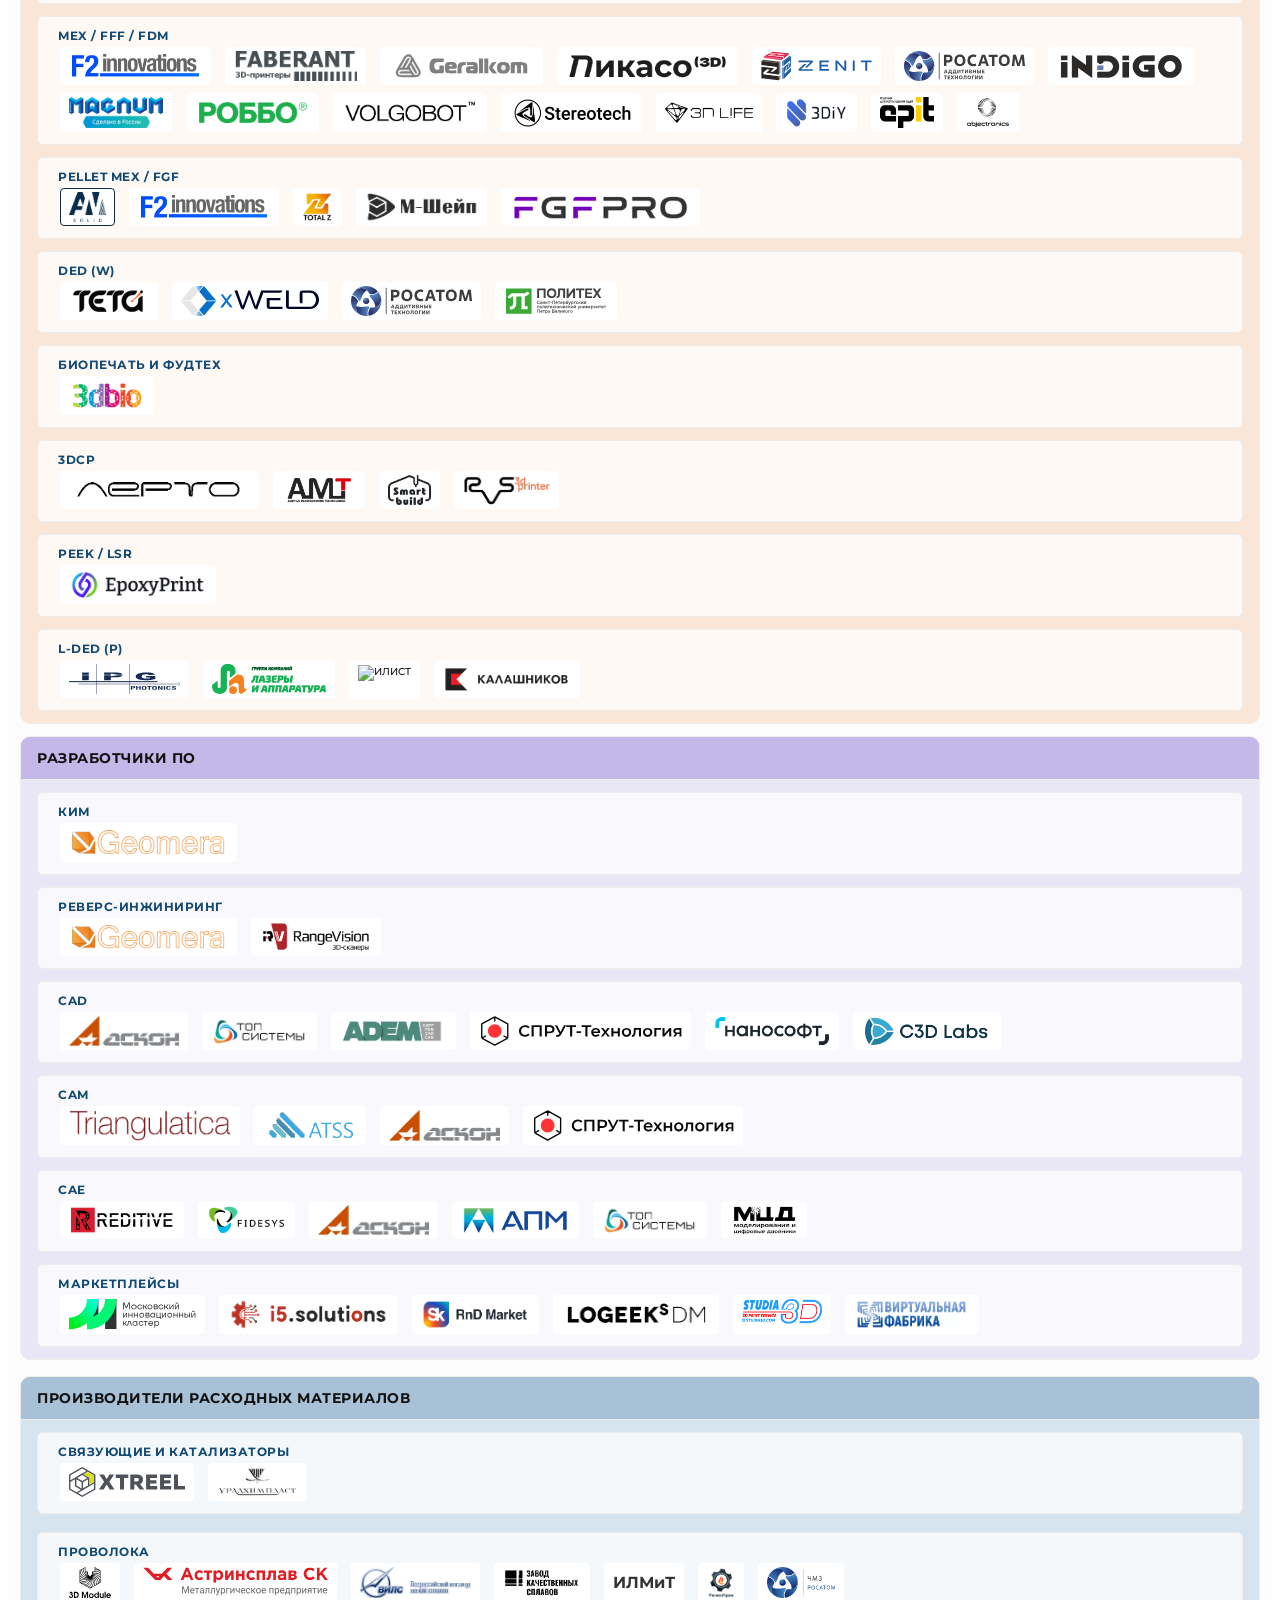
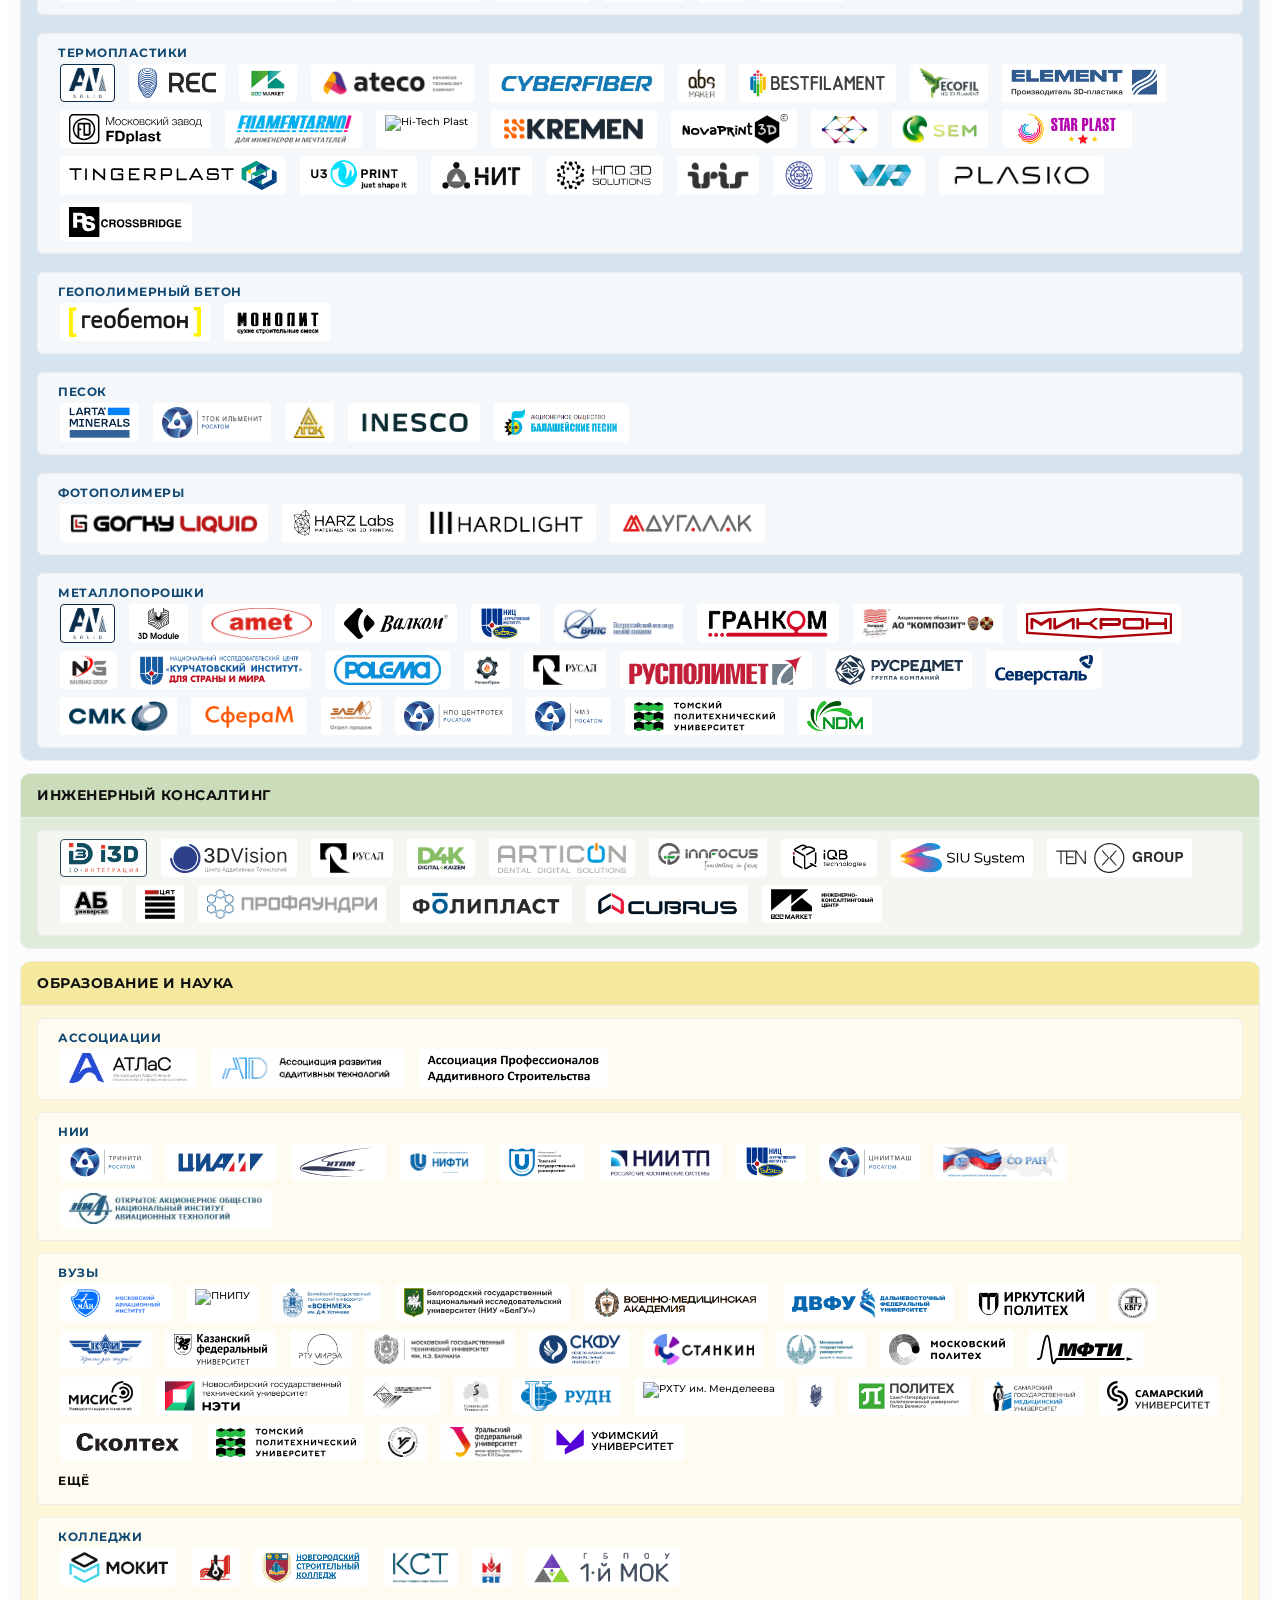
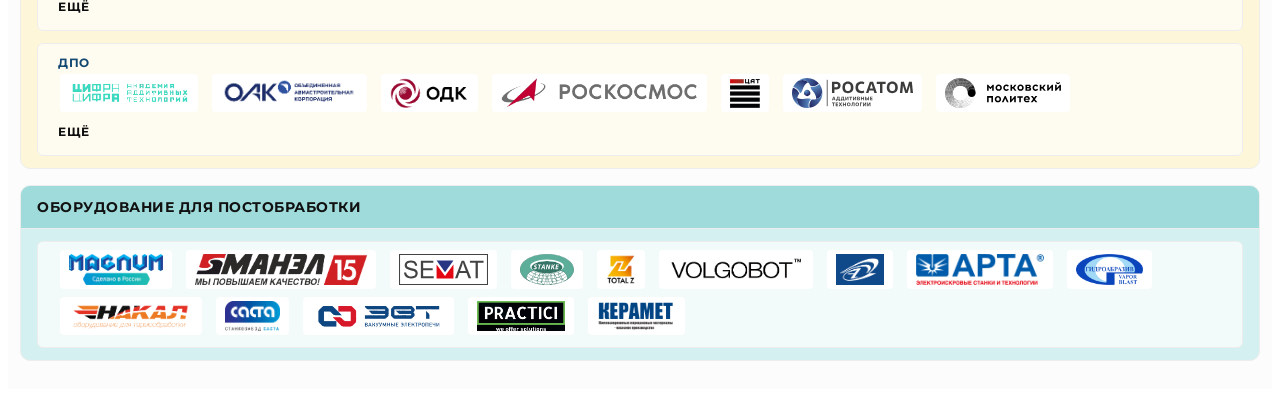
==== commit 819ca1f1: "fgf pro logo fix" ====
--- a/index.html
+++ b/index.html
@@ -126,7 +126,7 @@
                                 <a href="https://f2innovations.ru/" target="_blank"><img class="ecs3-tag" alt="F2 innovations" src="https://chuvachello2501.github.io/ecosystem-3/logos/f2innovations.ru.png"/></a>
                                 <a href="https://totalz.ru/" target="_blank"><img class="ecs3-tag" alt="TotalZ" src="https://chuvachello2501.github.io/ecosystem-3/logos/totalz.ru.png"/></a>
                                 <a href="https://mshape.ru" target="_blank"><img class="ecs3-tag" alt="m-shape" src="https://chuvachello2501.github.io/ecosystem-3/logos/mshape.ru.png"/></a>
-                                <a href="https://fgf.pro/" target="_blank"><img class="ecs3-tag" alt="FgfPro" src="https://chuvachello2501.github.io/ecosystem-3/logos/fgfpro.svg"/></a>
+                                <a href="https://fgf.pro/" target="_blank"><img class="ecs3-tag" alt="FgfPro" src="https://chuvachello2501.github.io/ecosystem-3/logos/fgf_pro_logo.png"/></a>
                             </div>
                         </div>
                         <div class="ecs3-subcategory ecs3-subcategory-3dprinters">
